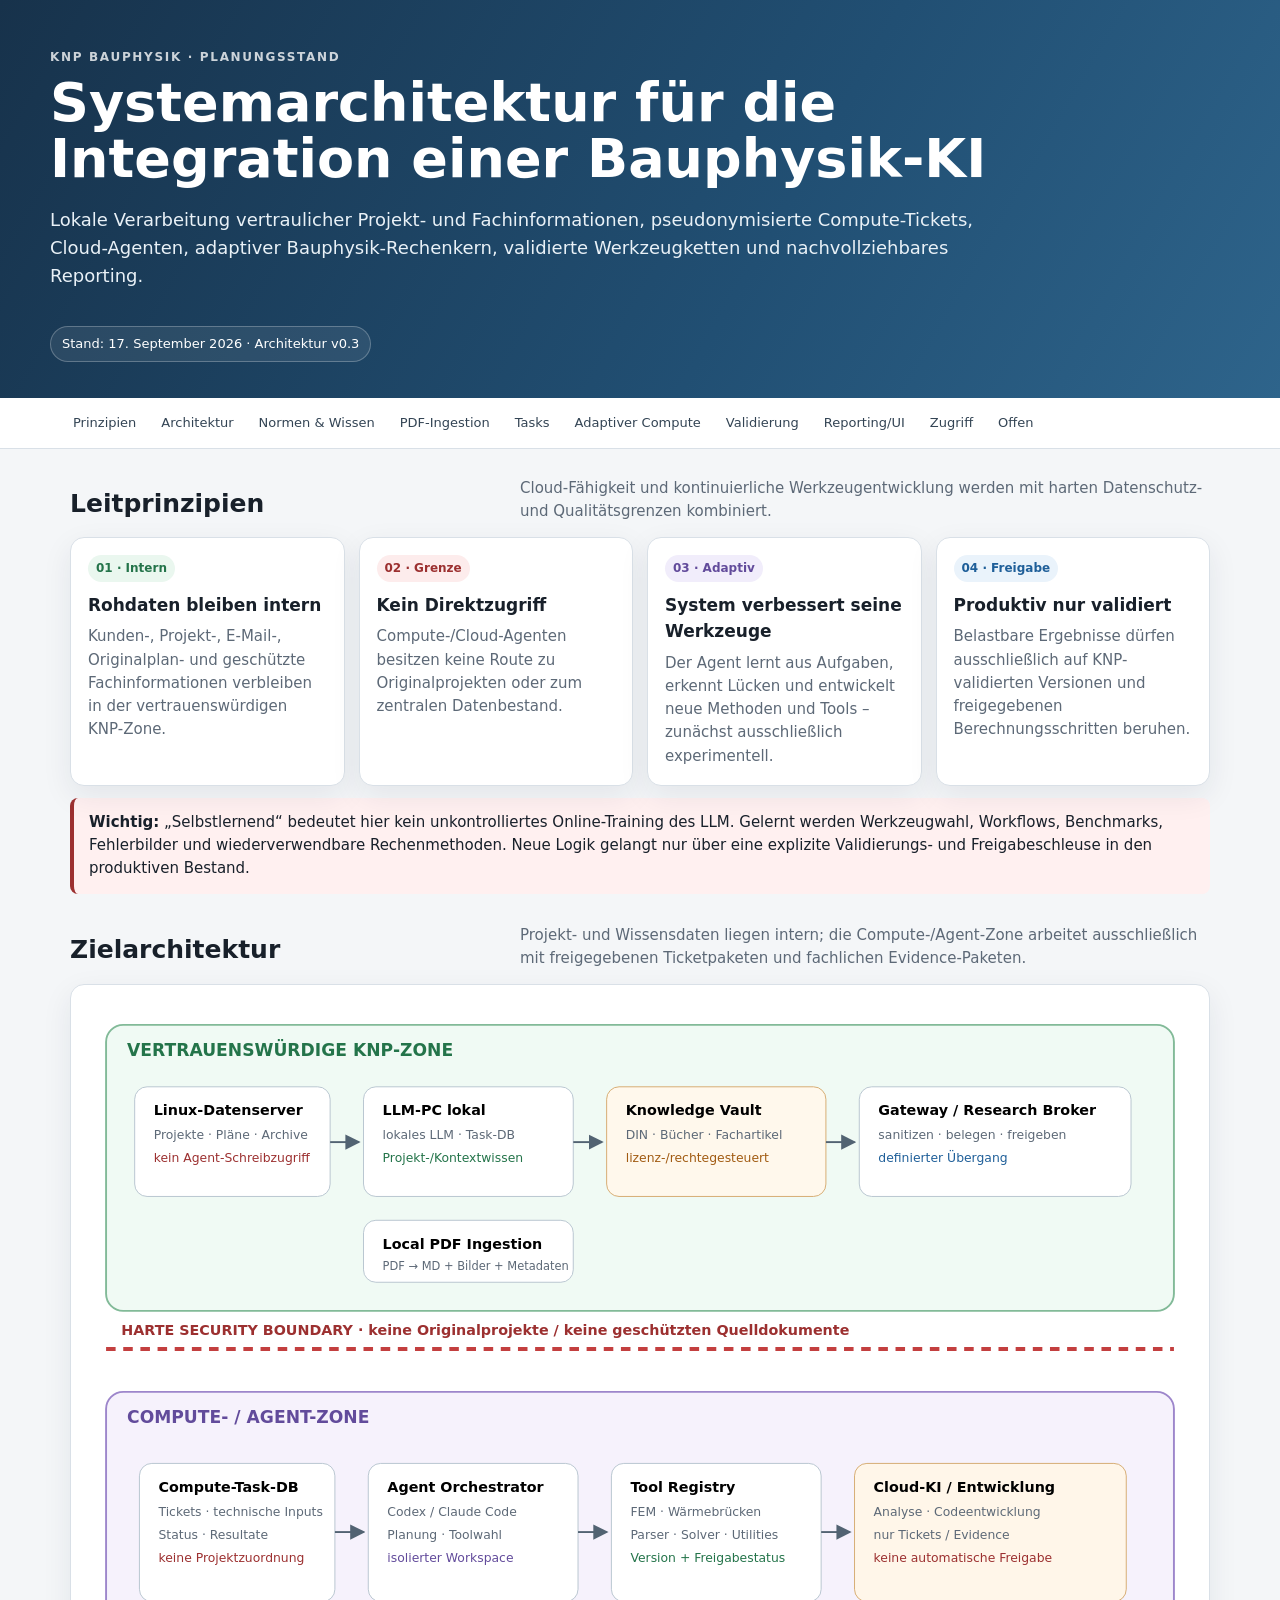
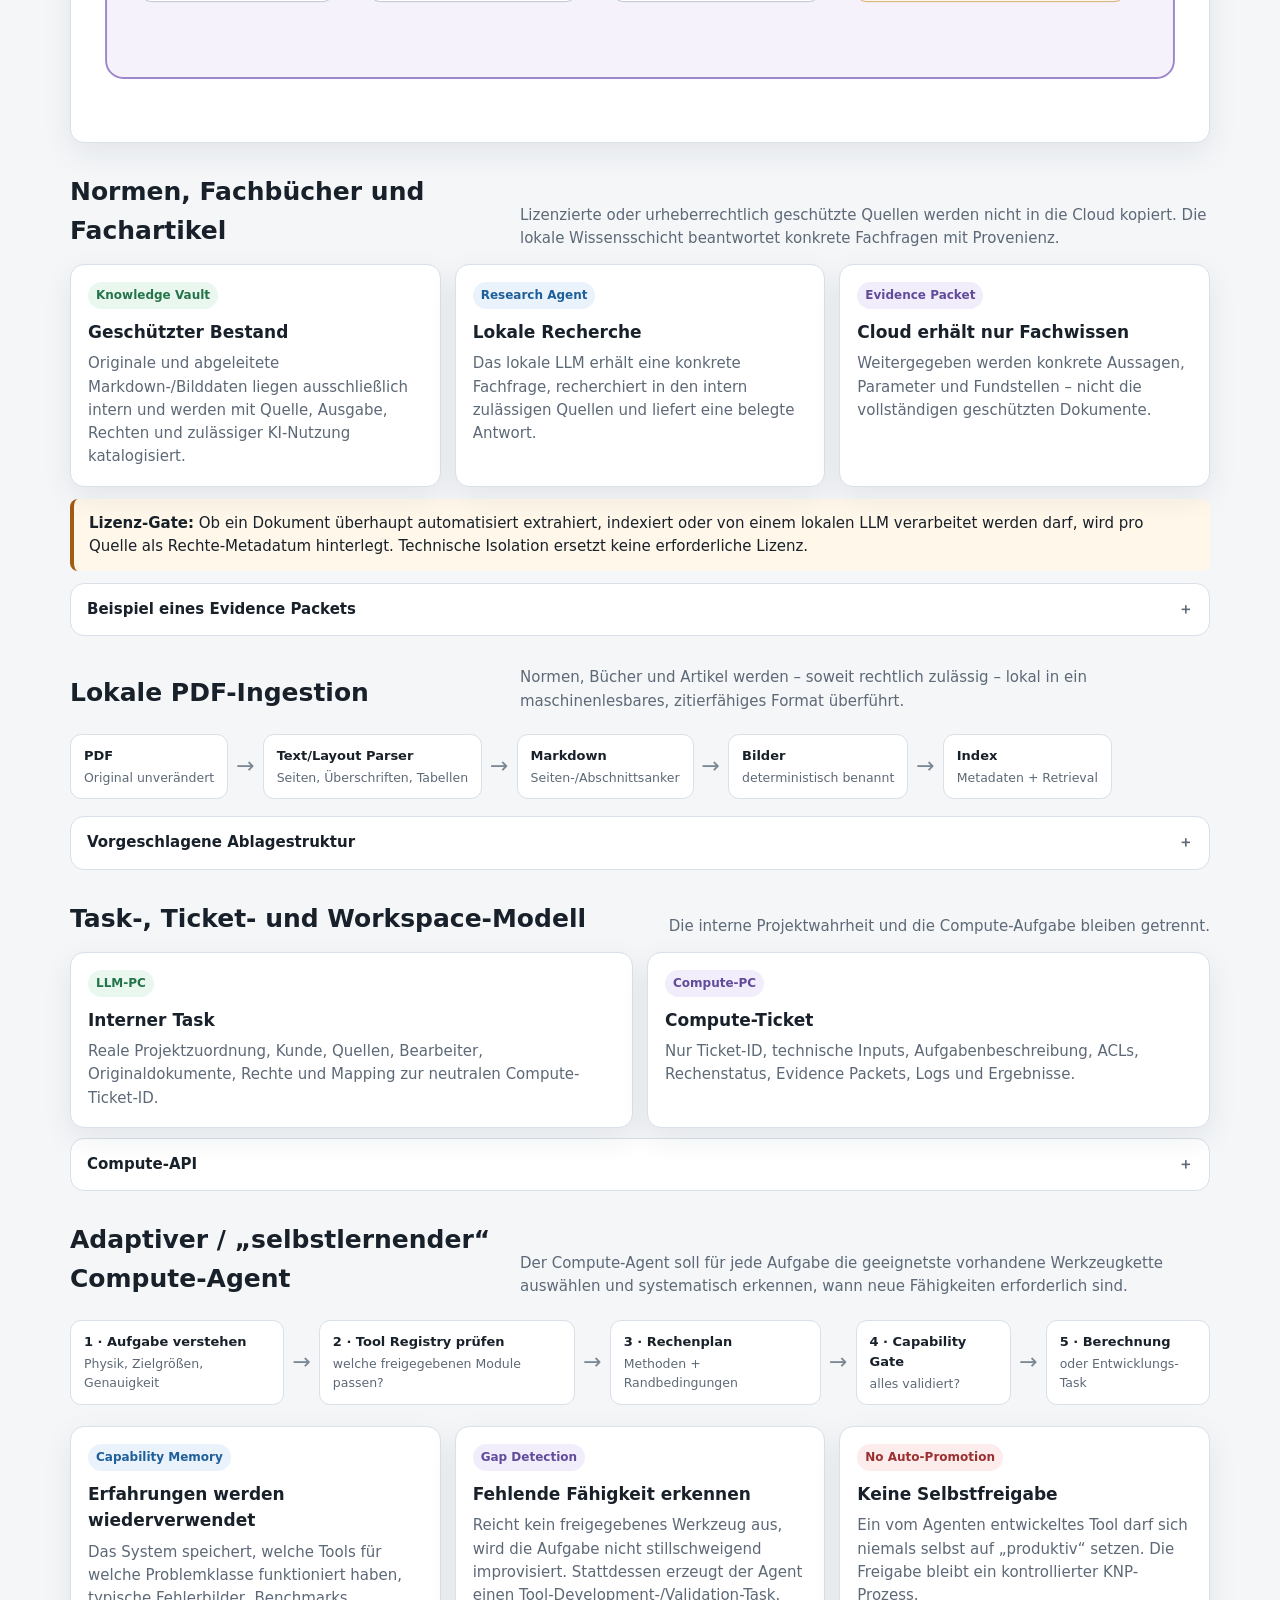
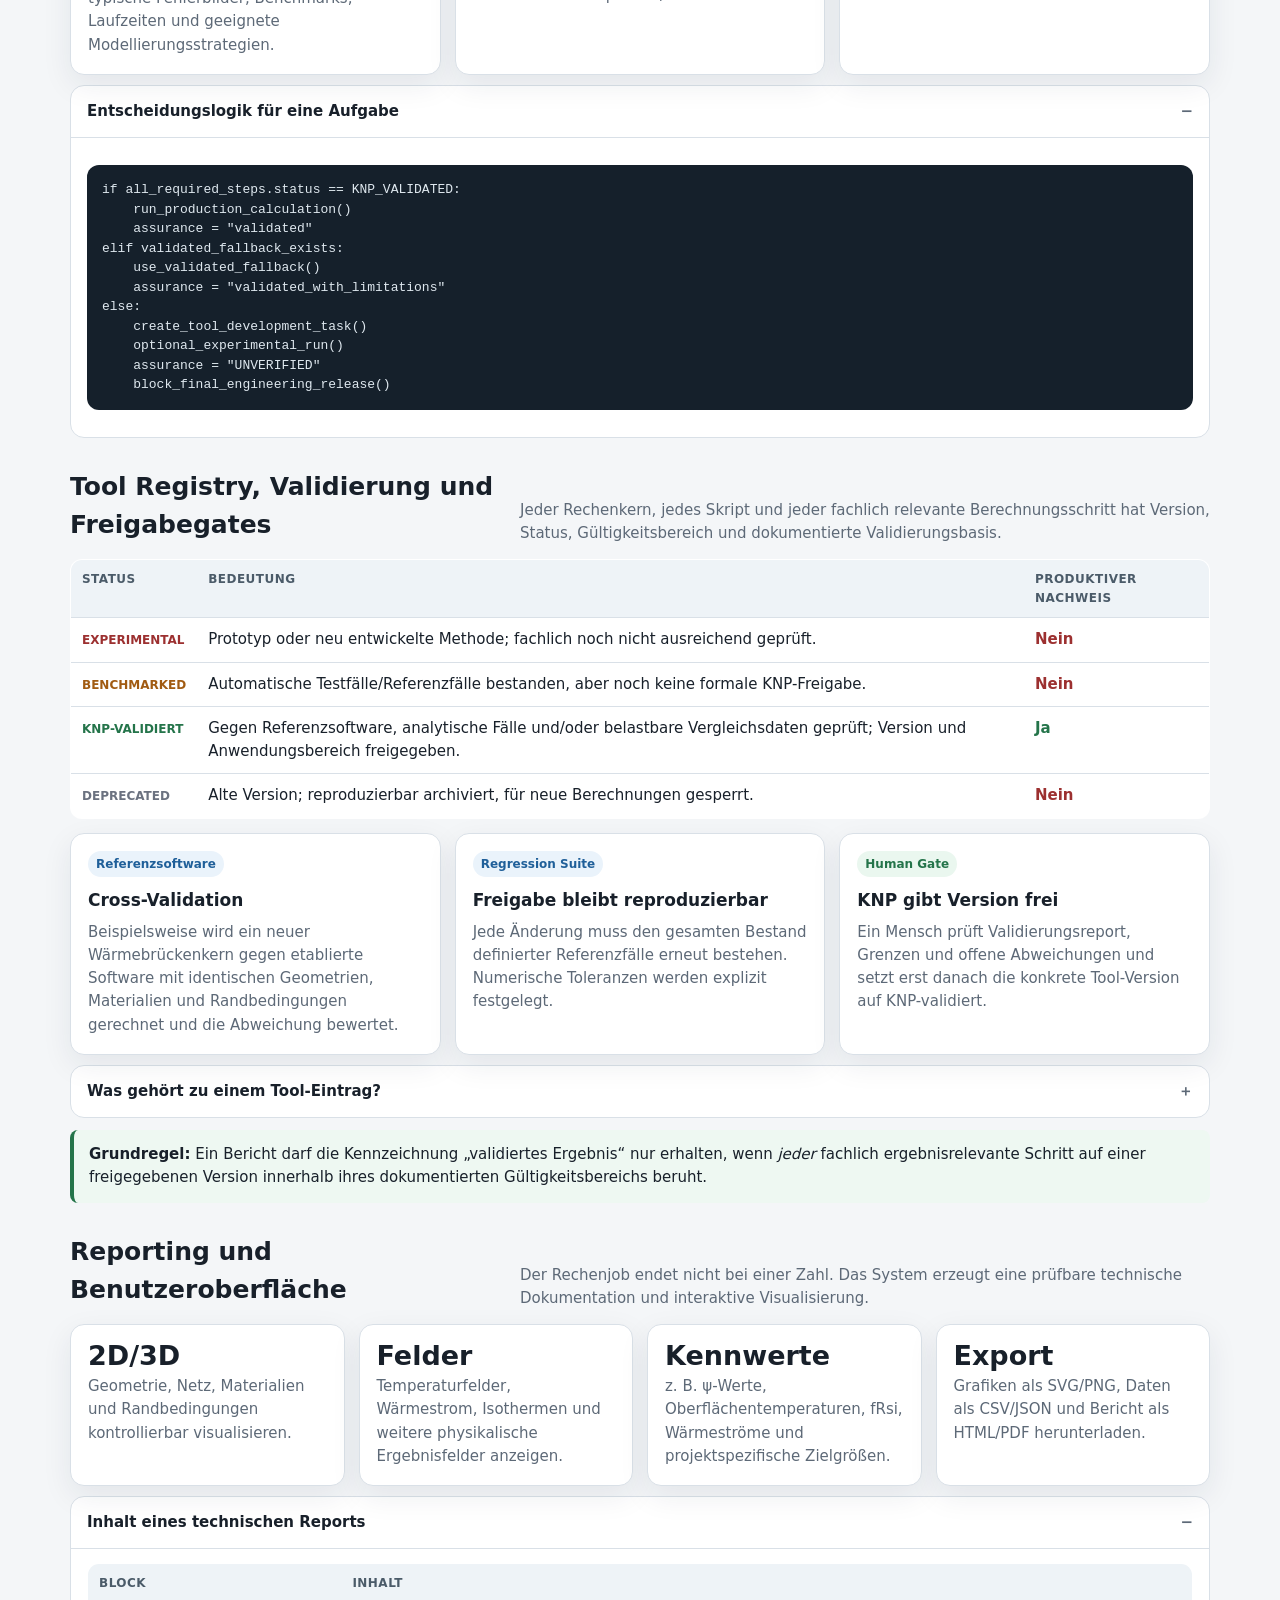
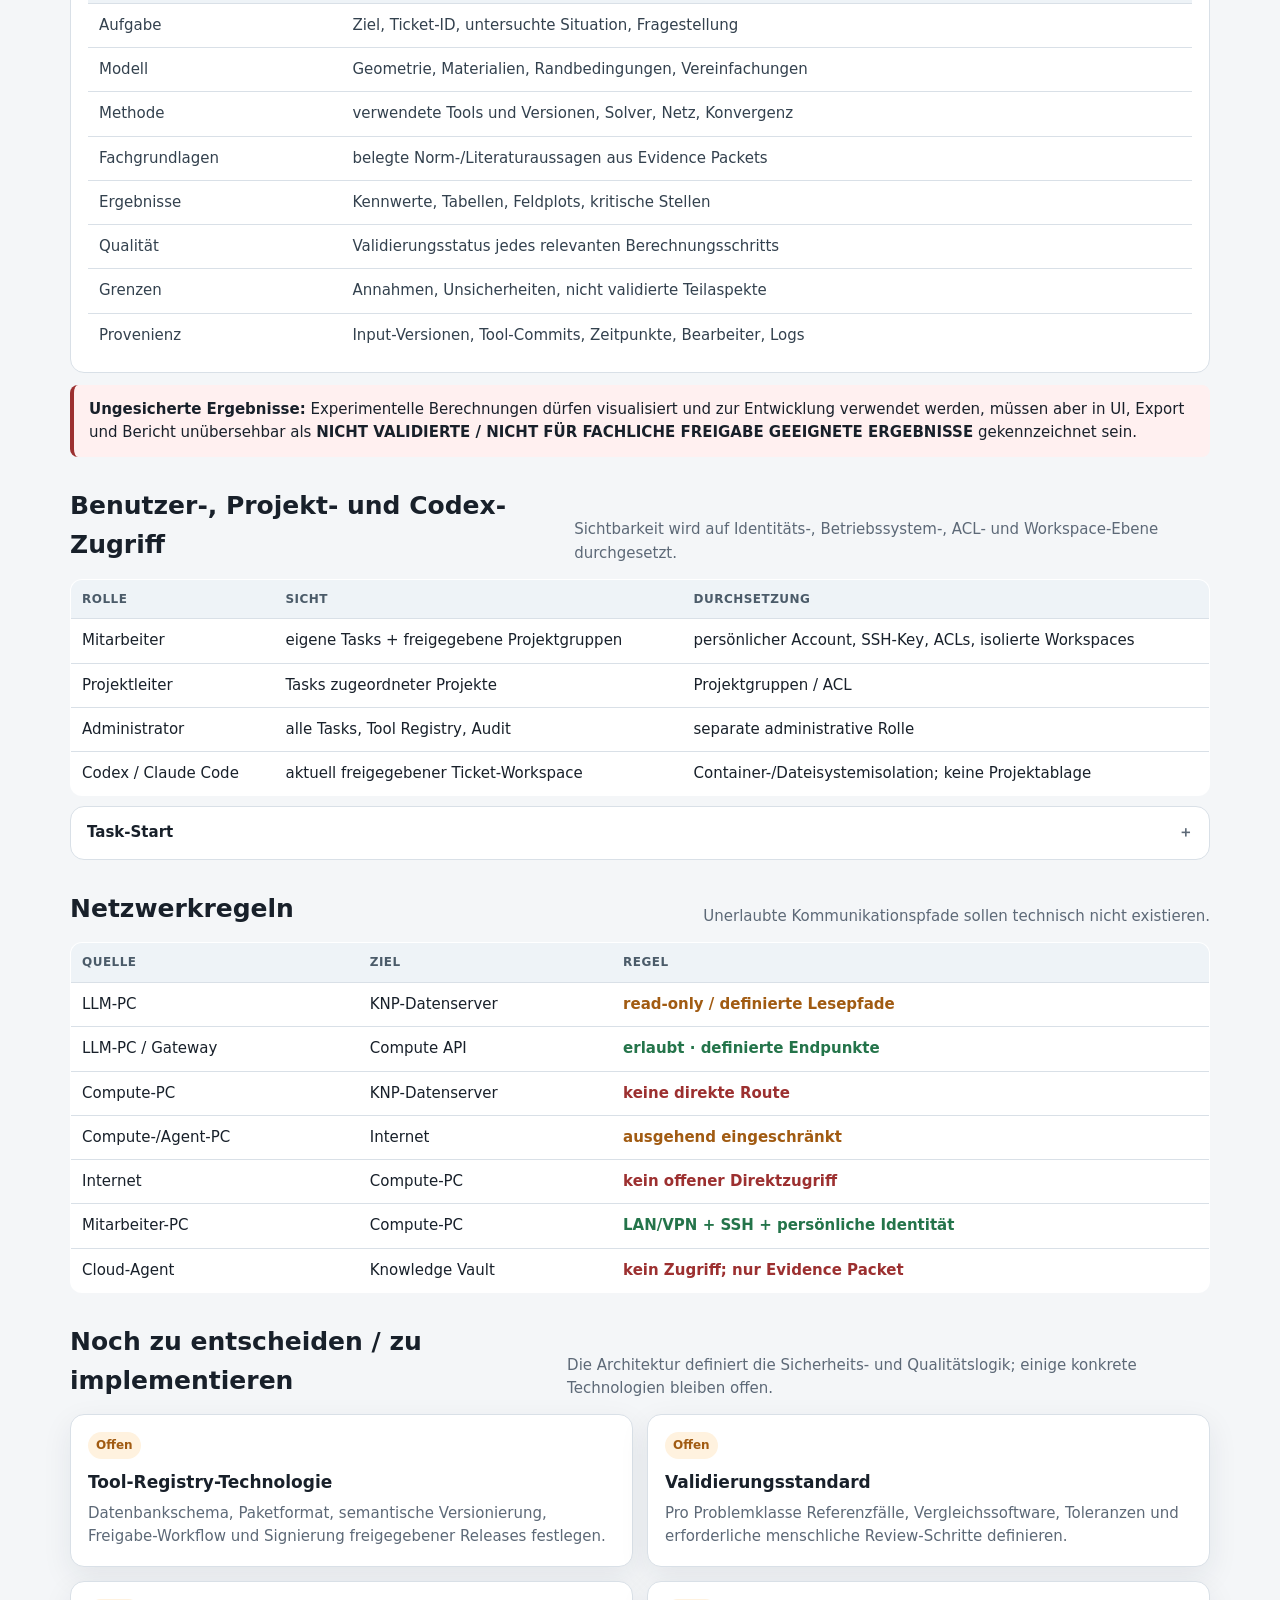
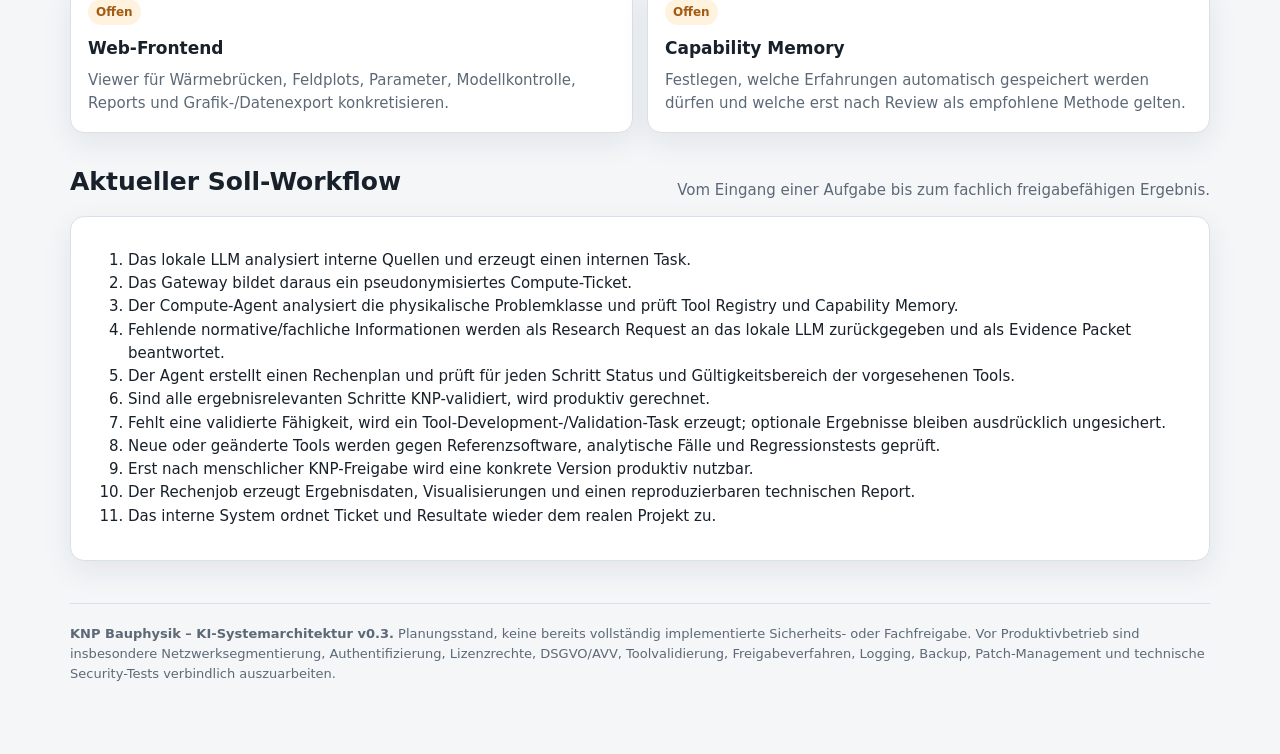
==== knp-bauphysik-architektur/index.html @ 1eb29156 "Extend architecture with adaptive compute, validation gates and reporting UI" ====
<!doctype html>
<html lang="de">
<head>
<meta charset="utf-8">
<meta name="viewport" content="width=device-width,initial-scale=1">
<title>KNP Bauphysik – KI-Systemarchitektur</title>
<style>
:root{--bg:#f4f6f8;--surface:#fff;--ink:#18202a;--muted:#5d6977;--line:#d9e0e7;--blue:#1f5f99;--blue2:#eaf3fb;--green:#24744a;--green2:#eaf7ef;--orange:#a15b12;--orange2:#fff2df;--red:#9c3030;--red2:#fdecec;--purple:#624b9b;--purple2:#f1edfb;--shadow:0 10px 30px rgba(26,42,58,.08)}
*{box-sizing:border-box}html{scroll-behavior:smooth}body{margin:0;background:var(--bg);color:var(--ink);font:15px/1.55 system-ui,-apple-system,BlinkMacSystemFont,"Segoe UI",sans-serif}a{color:var(--blue)}
header{background:linear-gradient(120deg,#17324b,#214f73 60%,#2e648b);color:#fff;padding:48px 20px 36px}.wrap{max-width:1180px;margin:auto}.eyebrow{font-size:12px;letter-spacing:.14em;text-transform:uppercase;opacity:.78;font-weight:700}h1{font-size:clamp(30px,5vw,54px);line-height:1.05;margin:8px 0 14px;max-width:940px}.lead{font-size:18px;max-width:970px;color:#e9f1f7}.stamp{display:inline-block;margin-top:18px;padding:7px 11px;border:1px solid rgba(255,255,255,.25);border-radius:999px;font-size:13px;background:rgba(255,255,255,.08)}
nav{position:sticky;top:0;z-index:10;background:rgba(255,255,255,.96);backdrop-filter:blur(10px);border-bottom:1px solid var(--line);overflow:auto;white-space:nowrap}nav .wrap{display:flex;gap:7px;padding:9px 14px}nav a{text-decoration:none;color:#334454;padding:6px 9px;border-radius:8px;font-size:13px}nav a:hover{background:#eef3f7}
main{padding:28px 20px 70px}section{margin:0 0 30px}.section-title{display:flex;align-items:flex-end;justify-content:space-between;gap:16px;margin-bottom:14px}.section-title h2{margin:0;font-size:25px}.section-title p{margin:0;color:var(--muted);max-width:690px}.grid{display:grid;gap:14px}.g2{grid-template-columns:repeat(2,minmax(0,1fr))}.g3{grid-template-columns:repeat(3,minmax(0,1fr))}.g4{grid-template-columns:repeat(4,minmax(0,1fr))}@media(max-width:900px){.g4,.g3{grid-template-columns:repeat(2,1fr)}}@media(max-width:650px){.g2,.g3,.g4{grid-template-columns:1fr}}
.card,.diagram,details{background:var(--surface);border:1px solid var(--line);border-radius:14px;box-shadow:var(--shadow)}.card{padding:17px}.card h3{margin:0 0 7px;font-size:17px}.card p{margin:0;color:var(--muted)}.tag{display:inline-flex;align-items:center;gap:6px;font-size:12px;font-weight:700;border-radius:999px;padding:4px 8px;margin-bottom:10px}.trusted{background:var(--green2);color:var(--green)}.boundary{background:var(--red2);color:var(--red)}.compute{background:var(--purple2);color:var(--purple)}.service{background:var(--blue2);color:var(--blue)}.pending{background:var(--orange2);color:var(--orange)}
.diagram{padding:16px;overflow:auto}.diagram svg{display:block;width:100%;min-width:920px;height:auto}.flow{display:flex;align-items:stretch;gap:8px;overflow:auto;padding:7px 0}.node{min-width:155px;padding:11px 13px;border:1px solid var(--line);border-radius:11px;background:#fff}.arrow{display:flex;align-items:center;font-size:22px;color:#7a8794}.node b{display:block;font-size:13px}.node small{display:block;color:var(--muted);margin-top:2px}
table{width:100%;border-collapse:collapse;background:#fff;border:1px solid var(--line);border-radius:12px;overflow:hidden}th,td{text-align:left;padding:10px 11px;border-bottom:1px solid var(--line);vertical-align:top}th{background:#eef3f7;font-size:12px;text-transform:uppercase;letter-spacing:.04em;color:#4b5b69}tr:last-child td{border-bottom:0}.yes{color:var(--green);font-weight:700}.no{color:var(--red);font-weight:700}.limited{color:var(--orange);font-weight:700}
details{margin:10px 0;box-shadow:none}summary{cursor:pointer;font-weight:700;padding:14px 16px;list-style:none}summary::-webkit-details-marker{display:none}summary:after{content:"＋";float:right;color:var(--muted)}details[open] summary:after{content:"−"}.detail-body{border-top:1px solid var(--line);padding:14px 16px;color:#33414e}.detail-body p:first-child{margin-top:0}.detail-body p:last-child{margin-bottom:0}code{background:#eef2f5;padding:2px 5px;border-radius:5px;font-size:.92em}.code{background:#15202b;color:#dfe8ef;border-radius:12px;padding:15px;overflow:auto;font:13px/1.5 ui-monospace,SFMono-Regular,Menlo,Consolas,monospace;white-space:pre}.callout{border-left:4px solid var(--blue);background:#edf5fb;padding:13px 15px;border-radius:8px;margin:12px 0}.warn{border-left-color:var(--red);background:#fff0f0}.decision{border-left-color:var(--green);background:#eef8f2}.license{border-left-color:var(--orange);background:#fff7e9}.pillrow{display:flex;gap:7px;flex-wrap:wrap}.pill{font-size:12px;border:1px solid var(--line);background:#fff;padding:4px 8px;border-radius:999px}.num{font-size:27px;font-weight:800;line-height:1;margin-bottom:6px}.muted{color:var(--muted)}.footer{margin-top:42px;padding-top:20px;border-top:1px solid var(--line);color:var(--muted);font-size:13px}
.status{font-weight:800;font-size:12px;text-transform:uppercase}.s-exp{color:#9c3030}.s-bench{color:#a15b12}.s-val{color:#24744a}.s-dep{color:#6b7280}
</style>
</head>
<body>
<header><div class="wrap"><div class="eyebrow">KNP Bauphysik · Planungsstand</div><h1>Systemarchitektur für die Integration einer Bauphysik-KI</h1><p class="lead">Lokale Verarbeitung vertraulicher Projekt- und Fachinformationen, pseudonymisierte Compute-Tickets, Cloud-Agenten, adaptiver Bauphysik-Rechenkern, validierte Werkzeugketten und nachvollziehbares Reporting.</p><span class="stamp">Stand: 17. September 2026 · Architektur v0.3</span></div></header>
<nav><div class="wrap"><a href="#prinzipien">Prinzipien</a><a href="#architektur">Architektur</a><a href="#wissen">Normen & Wissen</a><a href="#ingestion">PDF-Ingestion</a><a href="#tasks">Tasks</a><a href="#adaptive">Adaptiver Compute</a><a href="#validation">Validierung</a><a href="#reporting">Reporting/UI</a><a href="#zugriff">Zugriff</a><a href="#offen">Offen</a></div></nav>
<main class="wrap">

<section id="prinzipien"><div class="section-title"><h2>Leitprinzipien</h2><p>Cloud-Fähigkeit und kontinuierliche Werkzeugentwicklung werden mit harten Datenschutz- und Qualitätsgrenzen kombiniert.</p></div><div class="grid g4">
<div class="card"><span class="tag trusted">01 · Intern</span><h3>Rohdaten bleiben intern</h3><p>Kunden-, Projekt-, E-Mail-, Originalplan- und geschützte Fachinformationen verbleiben in der vertrauenswürdigen KNP-Zone.</p></div>
<div class="card"><span class="tag boundary">02 · Grenze</span><h3>Kein Direktzugriff</h3><p>Compute-/Cloud-Agenten besitzen keine Route zu Originalprojekten oder zum zentralen Datenbestand.</p></div>
<div class="card"><span class="tag compute">03 · Adaptiv</span><h3>System verbessert seine Werkzeuge</h3><p>Der Agent lernt aus Aufgaben, erkennt Lücken und entwickelt neue Methoden und Tools – zunächst ausschließlich experimentell.</p></div>
<div class="card"><span class="tag service">04 · Freigabe</span><h3>Produktiv nur validiert</h3><p>Belastbare Ergebnisse dürfen ausschließlich auf KNP-validierten Versionen und freigegebenen Berechnungsschritten beruhen.</p></div></div>
<div class="callout warn"><b>Wichtig:</b> „Selbstlernend“ bedeutet hier kein unkontrolliertes Online-Training des LLM. Gelernt werden Werkzeugwahl, Workflows, Benchmarks, Fehlerbilder und wiederverwendbare Rechenmethoden. Neue Logik gelangt nur über eine explizite Validierungs- und Freigabeschleuse in den produktiven Bestand.</div></section>

<section id="architektur"><div class="section-title"><h2>Zielarchitektur</h2><p>Projekt- und Wissensdaten liegen intern; die Compute-/Agent-Zone arbeitet ausschließlich mit freigegebenen Ticketpaketen und fachlichen Evidence-Paketen.</p></div><div class="diagram"><svg viewBox="0 0 1160 760" role="img" aria-label="KNP KI Systemarchitektur">
<defs><marker id="a" markerWidth="8" markerHeight="8" refX="7" refY="4" orient="auto"><path d="M0,0 L8,4 L0,8 z" fill="#526372"/></marker></defs>
<rect x="20" y="25" width="1120" height="300" rx="18" fill="#f0faf4" stroke="#82ba98" stroke-width="2"/><text x="42" y="58" font-size="18" font-weight="700" fill="#24744a">VERTRAUENSWÜRDIGE KNP-ZONE</text>
<rect x="50" y="90" width="205" height="115" rx="13" fill="white" stroke="#b7c5cf"/><text x="70" y="120" font-weight="700">Linux-Datenserver</text><text x="70" y="145" font-size="13" fill="#5d6977">Projekte · Pläne · Archive</text><text x="70" y="169" font-size="13" fill="#9c3030">kein Agent-Schreibzugriff</text>
<rect x="290" y="90" width="220" height="115" rx="13" fill="white" stroke="#b7c5cf"/><text x="310" y="120" font-weight="700">LLM-PC lokal</text><text x="310" y="145" font-size="13" fill="#5d6977">lokales LLM · Task-DB</text><text x="310" y="169" font-size="13" fill="#24744a">Projekt-/Kontextwissen</text>
<rect x="545" y="90" width="230" height="115" rx="13" fill="#fff8ec" stroke="#d6aa70"/><text x="565" y="120" font-weight="700">Knowledge Vault</text><text x="565" y="145" font-size="13" fill="#5d6977">DIN · Bücher · Fachartikel</text><text x="565" y="169" font-size="13" fill="#a15b12">lizenz-/rechtegesteuert</text>
<rect x="810" y="90" width="285" height="115" rx="13" fill="white" stroke="#b7c5cf"/><text x="830" y="120" font-weight="700">Gateway / Research Broker</text><text x="830" y="145" font-size="13" fill="#5d6977">sanitizen · belegen · freigeben</text><text x="830" y="169" font-size="13" fill="#1f5f99">definierter Übergang</text>
<rect x="290" y="230" width="220" height="65" rx="13" fill="white" stroke="#b7c5cf"/><text x="310" y="260" font-weight="700">Local PDF Ingestion</text><text x="310" y="282" font-size="12" fill="#5d6977">PDF → MD + Bilder + Metadaten</text>
<line x1="255" y1="148" x2="285" y2="148" stroke="#526372" stroke-width="2" marker-end="url(#a)"/><line x1="510" y1="148" x2="540" y2="148" stroke="#526372" stroke-width="2" marker-end="url(#a)"/><line x1="775" y1="148" x2="805" y2="148" stroke="#526372" stroke-width="2" marker-end="url(#a)"/>
<line x1="20" y1="365" x2="1140" y2="365" stroke="#c33f3f" stroke-width="4" stroke-dasharray="10 8"/><text x="36" y="350" font-size="15" font-weight="700" fill="#9c3030">HARTE SECURITY BOUNDARY · keine Originalprojekte / keine geschützten Quelldokumente</text>
<rect x="20" y="410" width="1120" height="300" rx="18" fill="#f6f2fc" stroke="#9d86cb" stroke-width="2"/><text x="42" y="443" font-size="18" font-weight="700" fill="#624b9b">COMPUTE- / AGENT-ZONE</text>
<rect x="55" y="485" width="205" height="145" rx="13" fill="white" stroke="#b7c5cf"/><text x="75" y="515" font-weight="700">Compute-Task-DB</text><text x="75" y="540" font-size="13" fill="#5d6977">Tickets · technische Inputs</text><text x="75" y="564" font-size="13" fill="#5d6977">Status · Resultate</text><text x="75" y="588" font-size="13" fill="#9c3030">keine Projektzuordnung</text>
<rect x="295" y="485" width="220" height="145" rx="13" fill="white" stroke="#b7c5cf"/><text x="315" y="515" font-weight="700">Agent Orchestrator</text><text x="315" y="540" font-size="13" fill="#5d6977">Codex / Claude Code</text><text x="315" y="564" font-size="13" fill="#5d6977">Planung · Toolwahl</text><text x="315" y="588" font-size="13" fill="#624b9b">isolierter Workspace</text>
<rect x="550" y="485" width="220" height="145" rx="13" fill="white" stroke="#b7c5cf"/><text x="570" y="515" font-weight="700">Tool Registry</text><text x="570" y="540" font-size="13" fill="#5d6977">FEM · Wärmebrücken</text><text x="570" y="564" font-size="13" fill="#5d6977">Parser · Solver · Utilities</text><text x="570" y="588" font-size="13" fill="#24744a">Version + Freigabestatus</text>
<rect x="805" y="485" width="285" height="145" rx="13" fill="#fff6e9" stroke="#d6aa70"/><text x="825" y="515" font-weight="700">Cloud-KI / Entwicklung</text><text x="825" y="540" font-size="13" fill="#5d6977">Analyse · Codeentwicklung</text><text x="825" y="564" font-size="13" fill="#5d6977">nur Tickets / Evidence</text><text x="825" y="588" font-size="13" fill="#9c3030">keine automatische Freigabe</text>
<line x1="260" y1="557" x2="290" y2="557" stroke="#526372" stroke-width="2" marker-end="url(#a)"/><line x1="515" y1="557" x2="545" y2="557" stroke="#526372" stroke-width="2" marker-end="url(#a)"/><line x1="770" y1="557" x2="800" y2="557" stroke="#526372" stroke-width="2" marker-end="url(#a)"/>
</svg></div></section>

<section id="wissen"><div class="section-title"><h2>Normen, Fachbücher und Fachartikel</h2><p>Lizenzierte oder urheberrechtlich geschützte Quellen werden nicht in die Cloud kopiert. Die lokale Wissensschicht beantwortet konkrete Fachfragen mit Provenienz.</p></div><div class="grid g3">
<div class="card"><span class="tag trusted">Knowledge Vault</span><h3>Geschützter Bestand</h3><p>Originale und abgeleitete Markdown-/Bilddaten liegen ausschließlich intern und werden mit Quelle, Ausgabe, Rechten und zulässiger KI-Nutzung katalogisiert.</p></div>
<div class="card"><span class="tag service">Research Agent</span><h3>Lokale Recherche</h3><p>Das lokale LLM erhält eine konkrete Fachfrage, recherchiert in den intern zulässigen Quellen und liefert eine belegte Antwort.</p></div>
<div class="card"><span class="tag compute">Evidence Packet</span><h3>Cloud erhält nur Fachwissen</h3><p>Weitergegeben werden konkrete Aussagen, Parameter und Fundstellen – nicht die vollständigen geschützten Dokumente.</p></div></div>
<div class="callout license"><b>Lizenz-Gate:</b> Ob ein Dokument überhaupt automatisiert extrahiert, indexiert oder von einem lokalen LLM verarbeitet werden darf, wird pro Quelle als Rechte-Metadatum hinterlegt. Technische Isolation ersetzt keine erforderliche Lizenz.</div>
<details><summary>Beispiel eines Evidence Packets</summary><div class="detail-body"><pre class="code">research_request: R-0182
question: "Welcher innere Wärmeübergang ist für diesen Nachweis anzusetzen?"
answer:
  value: ...
  unit: ...
  applicability: "..."
evidence:
  source_id: NORM-0041
  edition: "..."
  locator: "Abschnitt ... / Seite ..."
  confidence: verified_local
restrictions:
  source_document_exported: false</pre></div></details></section>

<section id="ingestion"><div class="section-title"><h2>Lokale PDF-Ingestion</h2><p>Normen, Bücher und Artikel werden – soweit rechtlich zulässig – lokal in ein maschinenlesbares, zitierfähiges Format überführt.</p></div><div class="flow"><div class="node"><b>PDF</b><small>Original unverändert</small></div><div class="arrow">→</div><div class="node"><b>Text/Layout Parser</b><small>Seiten, Überschriften, Tabellen</small></div><div class="arrow">→</div><div class="node"><b>Markdown</b><small>Seiten-/Abschnittsanker</small></div><div class="arrow">→</div><div class="node"><b>Bilder</b><small>deterministisch benannt</small></div><div class="arrow">→</div><div class="node"><b>Index</b><small>Metadaten + Retrieval</small></div></div>
<details><summary>Vorgeschlagene Ablagestruktur</summary><div class="detail-body"><pre class="code">knowledge/NORM-0041/
├── source.meta.json
├── document.md
├── pages.json
├── tables/
└── images/
    ├── p003_img01.png
    ├── p011_img01.png
    └── p011_img02.png

# document.md
## Abschnitt ... {#p11-s4}
...
![Abbildung](images/p011_img02.png)</pre><p>Die Referenzen müssen stabil bleiben, damit eine spätere Fachauskunft bis zur Originalseite zurückverfolgt werden kann.</p></div></details></section>

<section id="tasks"><div class="section-title"><h2>Task-, Ticket- und Workspace-Modell</h2><p>Die interne Projektwahrheit und die Compute-Aufgabe bleiben getrennt.</p></div><div class="grid g2"><div class="card"><span class="tag trusted">LLM-PC</span><h3>Interner Task</h3><p>Reale Projektzuordnung, Kunde, Quellen, Bearbeiter, Originaldokumente, Rechte und Mapping zur neutralen Compute-Ticket-ID.</p></div><div class="card"><span class="tag compute">Compute-PC</span><h3>Compute-Ticket</h3><p>Nur Ticket-ID, technische Inputs, Aufgabenbeschreibung, ACLs, Rechenstatus, Evidence Packets, Logs und Ergebnisse.</p></div></div>
<details><summary>Compute-API</summary><div class="detail-body"><pre class="code">POST /tasks
POST /tasks/{ticket}/files
GET  /tasks/{ticket}/status
GET  /tasks/{ticket}/results
POST /research-requests
GET  /research-results/{request}</pre></div></details></section>

<section id="adaptive"><div class="section-title"><h2>Adaptiver / „selbstlernender“ Compute-Agent</h2><p>Der Compute-Agent soll für jede Aufgabe die geeignetste vorhandene Werkzeugkette auswählen und systematisch erkennen, wann neue Fähigkeiten erforderlich sind.</p></div>
<div class="flow"><div class="node"><b>1 · Aufgabe verstehen</b><small>Physik, Zielgrößen, Genauigkeit</small></div><div class="arrow">→</div><div class="node"><b>2 · Tool Registry prüfen</b><small>welche freigegebenen Module passen?</small></div><div class="arrow">→</div><div class="node"><b>3 · Rechenplan</b><small>Methoden + Randbedingungen</small></div><div class="arrow">→</div><div class="node"><b>4 · Capability Gate</b><small>alles validiert?</small></div><div class="arrow">→</div><div class="node"><b>5 · Berechnung</b><small>oder Entwicklungs-Task</small></div></div>
<div class="grid g3" style="margin-top:14px"><div class="card"><span class="tag service">Capability Memory</span><h3>Erfahrungen werden wiederverwendet</h3><p>Das System speichert, welche Tools für welche Problemklasse funktioniert haben, typische Fehlerbilder, Benchmarks, Laufzeiten und geeignete Modellierungsstrategien.</p></div><div class="card"><span class="tag compute">Gap Detection</span><h3>Fehlende Fähigkeit erkennen</h3><p>Reicht kein freigegebenes Werkzeug aus, wird die Aufgabe nicht stillschweigend improvisiert. Stattdessen erzeugt der Agent einen Tool-Development-/Validation-Task.</p></div><div class="card"><span class="tag boundary">No Auto-Promotion</span><h3>Keine Selbstfreigabe</h3><p>Ein vom Agenten entwickeltes Tool darf sich niemals selbst auf „produktiv“ setzen. Die Freigabe bleibt ein kontrollierter KNP-Prozess.</p></div></div>
<details open><summary>Entscheidungslogik für eine Aufgabe</summary><div class="detail-body"><pre class="code">if all_required_steps.status == KNP_VALIDATED:
    run_production_calculation()
    assurance = "validated"
elif validated_fallback_exists:
    use_validated_fallback()
    assurance = "validated_with_limitations"
else:
    create_tool_development_task()
    optional_experimental_run()
    assurance = "UNVERIFIED"
    block_final_engineering_release()</pre></div></details></section>

<section id="validation"><div class="section-title"><h2>Tool Registry, Validierung und Freigabegates</h2><p>Jeder Rechenkern, jedes Skript und jeder fachlich relevante Berechnungsschritt hat Version, Status, Gültigkeitsbereich und dokumentierte Validierungsbasis.</p></div>
<table><thead><tr><th>Status</th><th>Bedeutung</th><th>Produktiver Nachweis</th></tr></thead><tbody>
<tr><td><span class="status s-exp">Experimental</span></td><td>Prototyp oder neu entwickelte Methode; fachlich noch nicht ausreichend geprüft.</td><td class="no">Nein</td></tr>
<tr><td><span class="status s-bench">Benchmarked</span></td><td>Automatische Testfälle/Referenzfälle bestanden, aber noch keine formale KNP-Freigabe.</td><td class="no">Nein</td></tr>
<tr><td><span class="status s-val">KNP-validiert</span></td><td>Gegen Referenzsoftware, analytische Fälle und/oder belastbare Vergleichsdaten geprüft; Version und Anwendungsbereich freigegeben.</td><td class="yes">Ja</td></tr>
<tr><td><span class="status s-dep">Deprecated</span></td><td>Alte Version; reproduzierbar archiviert, für neue Berechnungen gesperrt.</td><td class="no">Nein</td></tr>
</tbody></table>
<div class="grid g3" style="margin-top:14px"><div class="card"><span class="tag service">Referenzsoftware</span><h3>Cross-Validation</h3><p>Beispielsweise wird ein neuer Wärmebrückenkern gegen etablierte Software mit identischen Geometrien, Materialien und Randbedingungen gerechnet und die Abweichung bewertet.</p></div><div class="card"><span class="tag service">Regression Suite</span><h3>Freigabe bleibt reproduzierbar</h3><p>Jede Änderung muss den gesamten Bestand definierter Referenzfälle erneut bestehen. Numerische Toleranzen werden explizit festgelegt.</p></div><div class="card"><span class="tag trusted">Human Gate</span><h3>KNP gibt Version frei</h3><p>Ein Mensch prüft Validierungsreport, Grenzen und offene Abweichungen und setzt erst danach die konkrete Tool-Version auf KNP-validiert.</p></div></div>
<details><summary>Was gehört zu einem Tool-Eintrag?</summary><div class="detail-body"><div class="pillrow"><span class="pill">tool_id</span><span class="pill">Version/Commit</span><span class="pill">Status</span><span class="pill">Problemklasse</span><span class="pill">Gültigkeitsbereich</span><span class="pill">Input-Schema</span><span class="pill">Output-Schema</span><span class="pill">Referenzfälle</span><span class="pill">Toleranzen</span><span class="pill">Freigegeben von</span><span class="pill">Freigabedatum</span><span class="pill">bekannte Grenzen</span></div></div></details>
<div class="callout decision"><b>Grundregel:</b> Ein Bericht darf die Kennzeichnung „validiertes Ergebnis“ nur erhalten, wenn <em>jeder</em> fachlich ergebnisrelevante Schritt auf einer freigegebenen Version innerhalb ihres dokumentierten Gültigkeitsbereichs beruht.</div></section>

<section id="reporting"><div class="section-title"><h2>Reporting und Benutzeroberfläche</h2><p>Der Rechenjob endet nicht bei einer Zahl. Das System erzeugt eine prüfbare technische Dokumentation und interaktive Visualisierung.</p></div><div class="grid g4">
<div class="card"><div class="num">2D/3D</div><p>Geometrie, Netz, Materialien und Randbedingungen kontrollierbar visualisieren.</p></div>
<div class="card"><div class="num">Felder</div><p>Temperaturfelder, Wärmestrom, Isothermen und weitere physikalische Ergebnisfelder anzeigen.</p></div>
<div class="card"><div class="num">Kennwerte</div><p>z. B. ψ-Werte, Oberflächentemperaturen, fRsi, Wärmeströme und projektspezifische Zielgrößen.</p></div>
<div class="card"><div class="num">Export</div><p>Grafiken als SVG/PNG, Daten als CSV/JSON und Bericht als HTML/PDF herunterladen.</p></div></div>
<details open><summary>Inhalt eines technischen Reports</summary><div class="detail-body"><table><thead><tr><th>Block</th><th>Inhalt</th></tr></thead><tbody><tr><td>Aufgabe</td><td>Ziel, Ticket-ID, untersuchte Situation, Fragestellung</td></tr><tr><td>Modell</td><td>Geometrie, Materialien, Randbedingungen, Vereinfachungen</td></tr><tr><td>Methode</td><td>verwendete Tools und Versionen, Solver, Netz, Konvergenz</td></tr><tr><td>Fachgrundlagen</td><td>belegte Norm-/Literaturaussagen aus Evidence Packets</td></tr><tr><td>Ergebnisse</td><td>Kennwerte, Tabellen, Feldplots, kritische Stellen</td></tr><tr><td>Qualität</td><td>Validierungsstatus jedes relevanten Berechnungsschritts</td></tr><tr><td>Grenzen</td><td>Annahmen, Unsicherheiten, nicht validierte Teilaspekte</td></tr><tr><td>Provenienz</td><td>Input-Versionen, Tool-Commits, Zeitpunkte, Bearbeiter, Logs</td></tr></tbody></table></div></details>
<div class="callout warn"><b>Ungesicherte Ergebnisse:</b> Experimentelle Berechnungen dürfen visualisiert und zur Entwicklung verwendet werden, müssen aber in UI, Export und Bericht unübersehbar als <b>NICHT VALIDIERTE / NICHT FÜR FACHLICHE FREIGABE GEEIGNETE ERGEBNISSE</b> gekennzeichnet sein.</div></section>

<section id="zugriff"><div class="section-title"><h2>Benutzer-, Projekt- und Codex-Zugriff</h2><p>Sichtbarkeit wird auf Identitäts-, Betriebssystem-, ACL- und Workspace-Ebene durchgesetzt.</p></div><table><thead><tr><th>Rolle</th><th>Sicht</th><th>Durchsetzung</th></tr></thead><tbody><tr><td>Mitarbeiter</td><td>eigene Tasks + freigegebene Projektgruppen</td><td>persönlicher Account, SSH-Key, ACLs, isolierte Workspaces</td></tr><tr><td>Projektleiter</td><td>Tasks zugeordneter Projekte</td><td>Projektgruppen / ACL</td></tr><tr><td>Administrator</td><td>alle Tasks, Tool Registry, Audit</td><td>separate administrative Rolle</td></tr><tr><td>Codex / Claude Code</td><td>aktuell freigegebener Ticket-Workspace</td><td>Container-/Dateisystemisolation; keine Projektablage</td></tr></tbody></table>
<details><summary>Task-Start</summary><div class="detail-body"><pre class="code">$ knp-task open C-8F31A7
✓ Benutzer autorisiert
✓ Ticket geladen
✓ erlaubte Evidence Packets geladen
✓ isolierter Workspace erzeugt
✓ Tool Registry für Problemklasse eingebunden
✓ Agent gestartet</pre></div></details></section>

<section><div class="section-title"><h2>Netzwerkregeln</h2><p>Unerlaubte Kommunikationspfade sollen technisch nicht existieren.</p></div><table><thead><tr><th>Quelle</th><th>Ziel</th><th>Regel</th></tr></thead><tbody><tr><td>LLM-PC</td><td>KNP-Datenserver</td><td class="limited">read-only / definierte Lesepfade</td></tr><tr><td>LLM-PC / Gateway</td><td>Compute API</td><td class="yes">erlaubt · definierte Endpunkte</td></tr><tr><td>Compute-PC</td><td>KNP-Datenserver</td><td class="no">keine direkte Route</td></tr><tr><td>Compute-/Agent-PC</td><td>Internet</td><td class="limited">ausgehend eingeschränkt</td></tr><tr><td>Internet</td><td>Compute-PC</td><td class="no">kein offener Direktzugriff</td></tr><tr><td>Mitarbeiter-PC</td><td>Compute-PC</td><td class="yes">LAN/VPN + SSH + persönliche Identität</td></tr><tr><td>Cloud-Agent</td><td>Knowledge Vault</td><td class="no">kein Zugriff; nur Evidence Packet</td></tr></tbody></table></section>

<section id="offen"><div class="section-title"><h2>Noch zu entscheiden / zu implementieren</h2><p>Die Architektur definiert die Sicherheits- und Qualitätslogik; einige konkrete Technologien bleiben offen.</p></div><div class="grid g2">
<div class="card"><span class="tag pending">Offen</span><h3>Tool-Registry-Technologie</h3><p>Datenbankschema, Paketformat, semantische Versionierung, Freigabe-Workflow und Signierung freigegebener Releases festlegen.</p></div>
<div class="card"><span class="tag pending">Offen</span><h3>Validierungsstandard</h3><p>Pro Problemklasse Referenzfälle, Vergleichssoftware, Toleranzen und erforderliche menschliche Review-Schritte definieren.</p></div>
<div class="card"><span class="tag pending">Offen</span><h3>Web-Frontend</h3><p>Viewer für Wärmebrücken, Feldplots, Parameter, Modellkontrolle, Reports und Grafik-/Datenexport konkretisieren.</p></div>
<div class="card"><span class="tag pending">Offen</span><h3>Capability Memory</h3><p>Festlegen, welche Erfahrungen automatisch gespeichert werden dürfen und welche erst nach Review als empfohlene Methode gelten.</p></div></div></section>

<section><div class="section-title"><h2>Aktueller Soll-Workflow</h2><p>Vom Eingang einer Aufgabe bis zum fachlich freigabefähigen Ergebnis.</p></div><div class="card"><ol><li>Das lokale LLM analysiert interne Quellen und erzeugt einen internen Task.</li><li>Das Gateway bildet daraus ein pseudonymisiertes Compute-Ticket.</li><li>Der Compute-Agent analysiert die physikalische Problemklasse und prüft Tool Registry und Capability Memory.</li><li>Fehlende normative/fachliche Informationen werden als Research Request an das lokale LLM zurückgegeben und als Evidence Packet beantwortet.</li><li>Der Agent erstellt einen Rechenplan und prüft für jeden Schritt Status und Gültigkeitsbereich der vorgesehenen Tools.</li><li>Sind alle ergebnisrelevanten Schritte KNP-validiert, wird produktiv gerechnet.</li><li>Fehlt eine validierte Fähigkeit, wird ein Tool-Development-/Validation-Task erzeugt; optionale Ergebnisse bleiben ausdrücklich ungesichert.</li><li>Neue oder geänderte Tools werden gegen Referenzsoftware, analytische Fälle und Regressionstests geprüft.</li><li>Erst nach menschlicher KNP-Freigabe wird eine konkrete Version produktiv nutzbar.</li><li>Der Rechenjob erzeugt Ergebnisdaten, Visualisierungen und einen reproduzierbaren technischen Report.</li><li>Das interne System ordnet Ticket und Resultate wieder dem realen Projekt zu.</li></ol></div></section>

<div class="footer"><b>KNP Bauphysik – KI-Systemarchitektur v0.3.</b> Planungsstand, keine bereits vollständig implementierte Sicherheits- oder Fachfreigabe. Vor Produktivbetrieb sind insbesondere Netzwerksegmentierung, Authentifizierung, Lizenzrechte, DSGVO/AVV, Toolvalidierung, Freigabeverfahren, Logging, Backup, Patch-Management und technische Security-Tests verbindlich auszuarbeiten.</div>
</main>
</body>
</html>
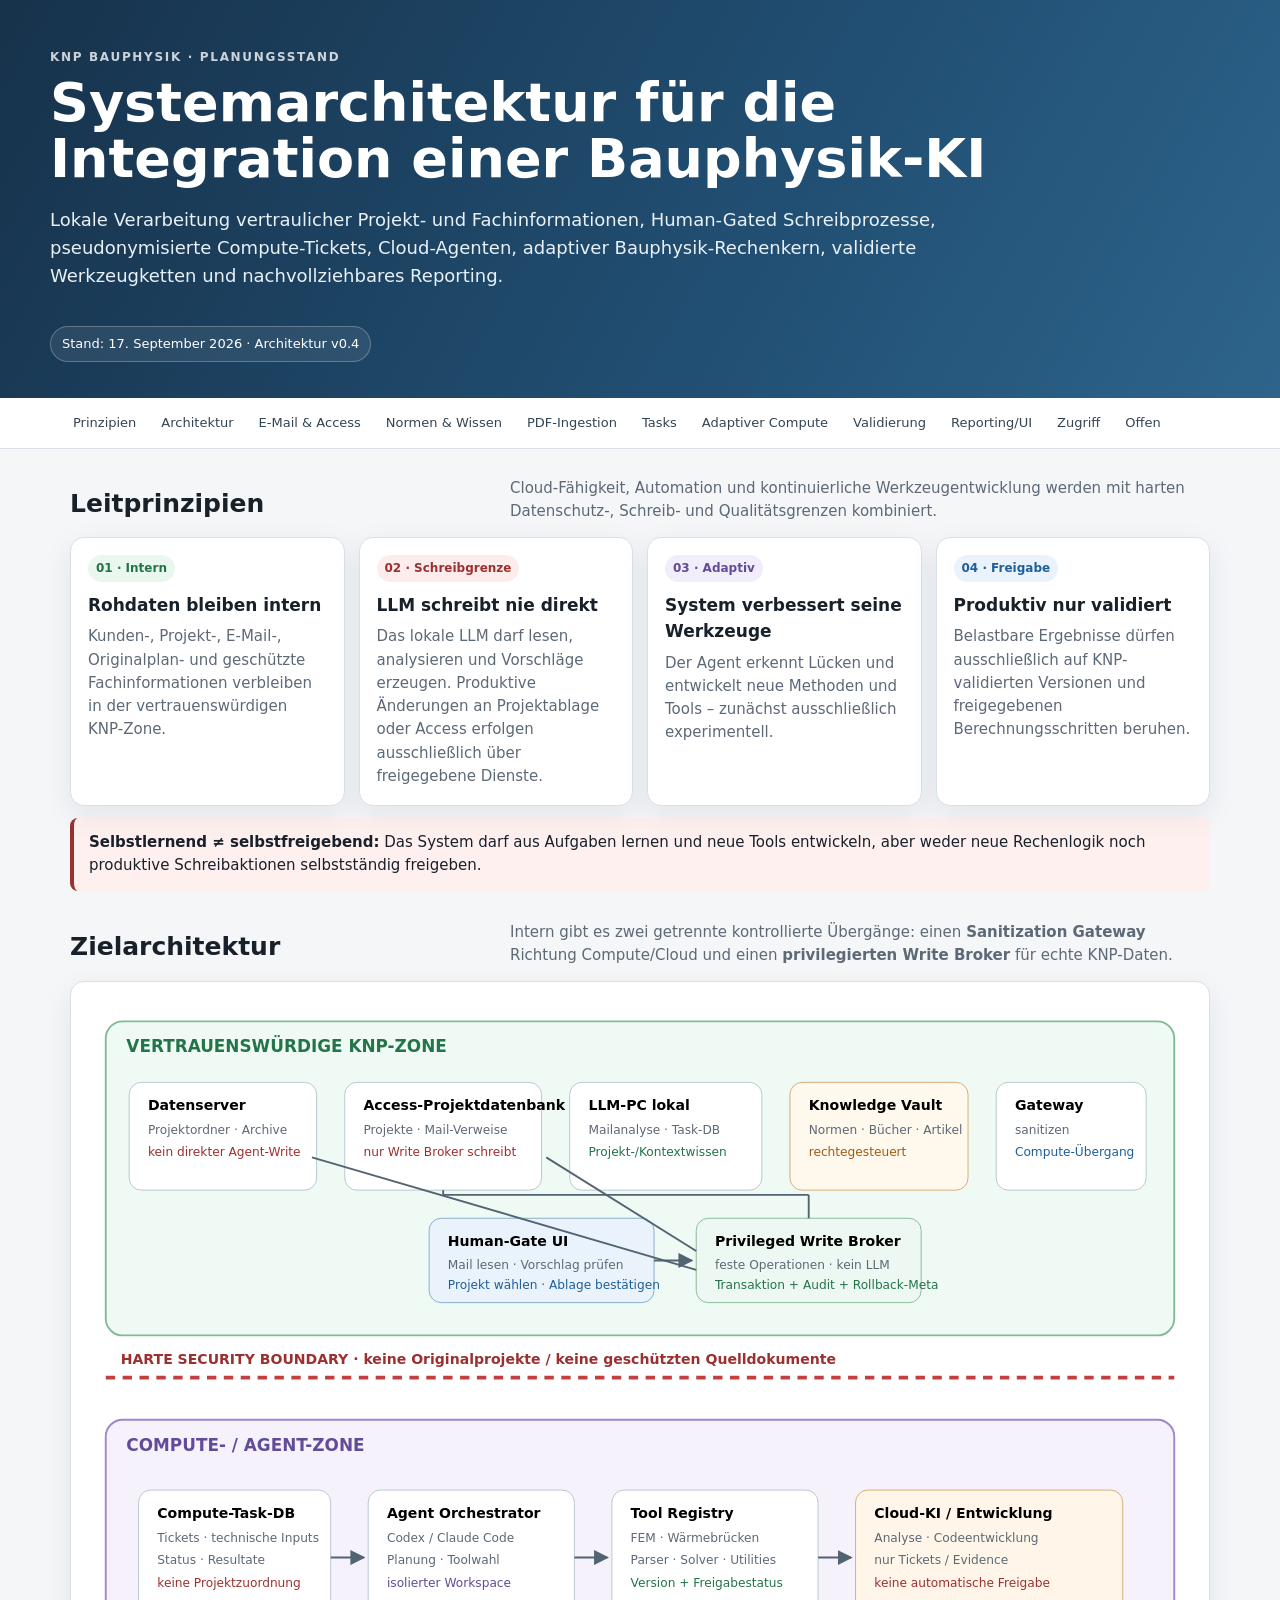
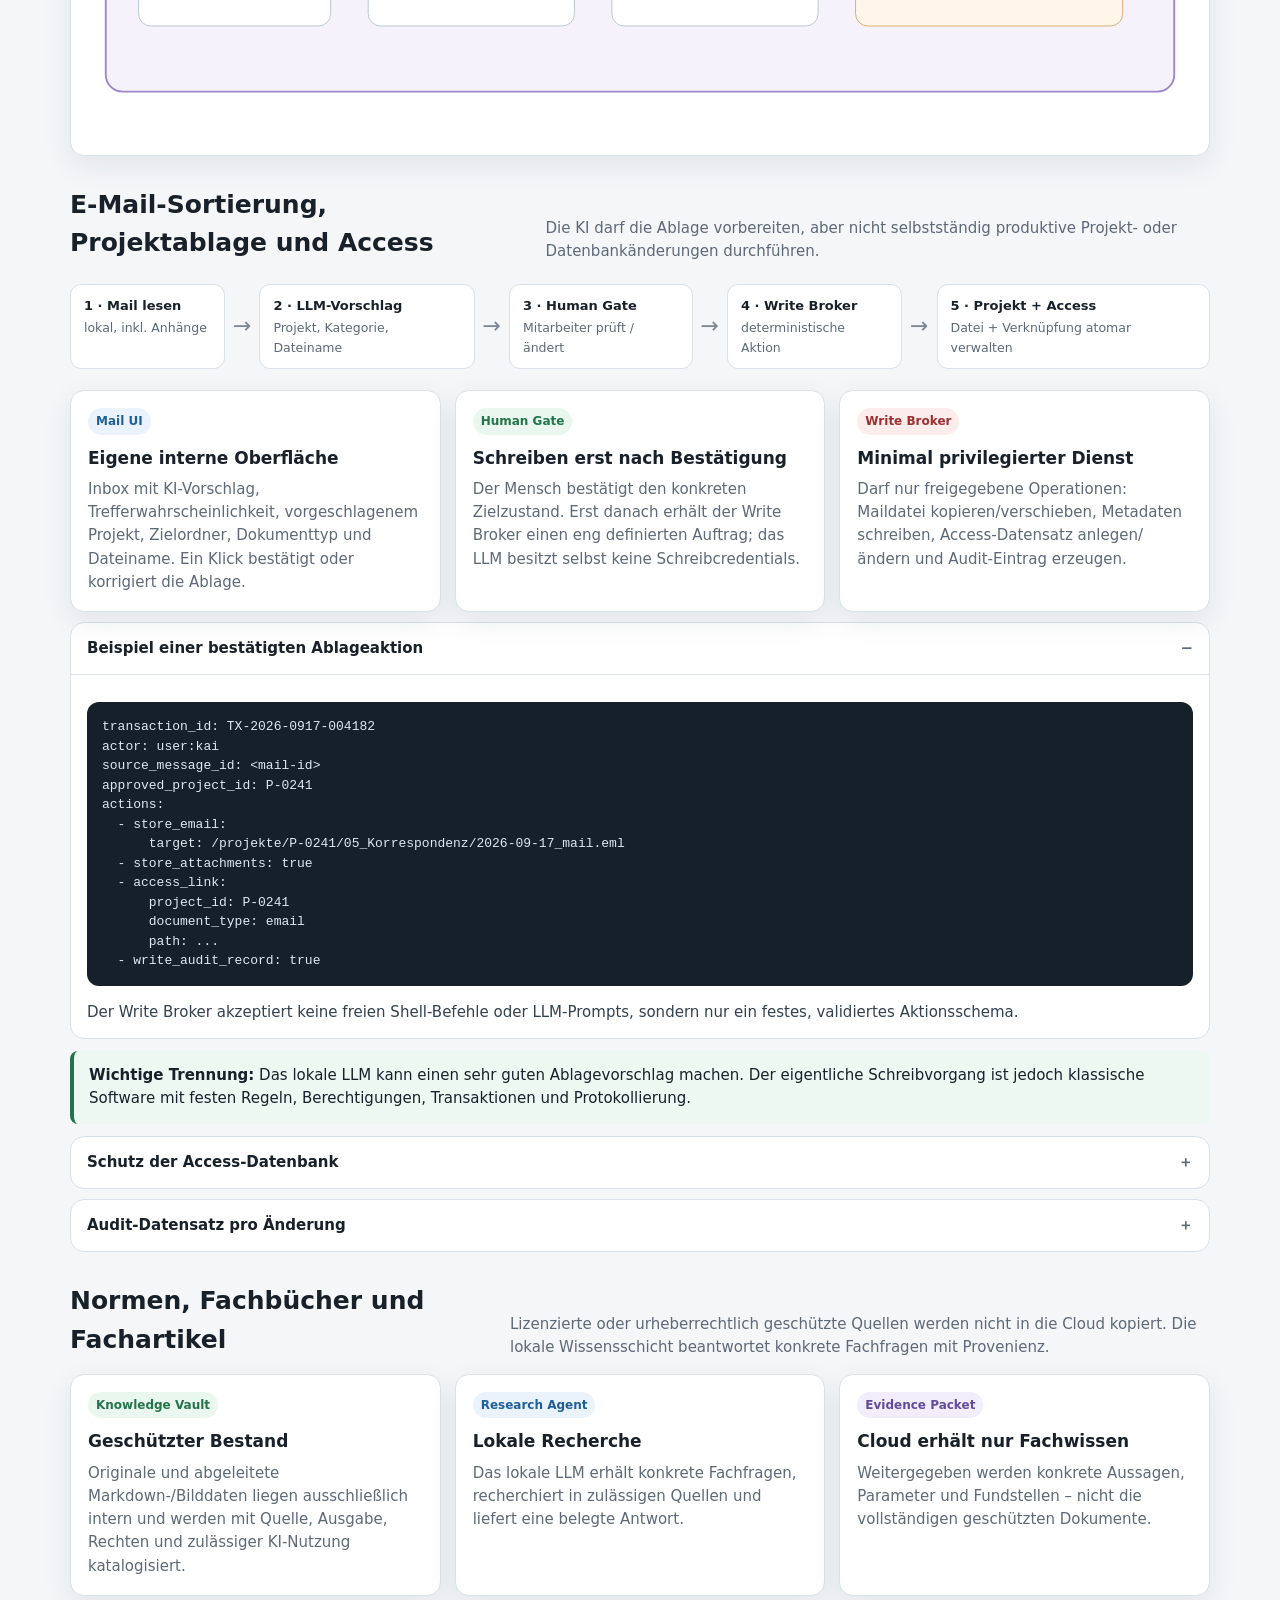
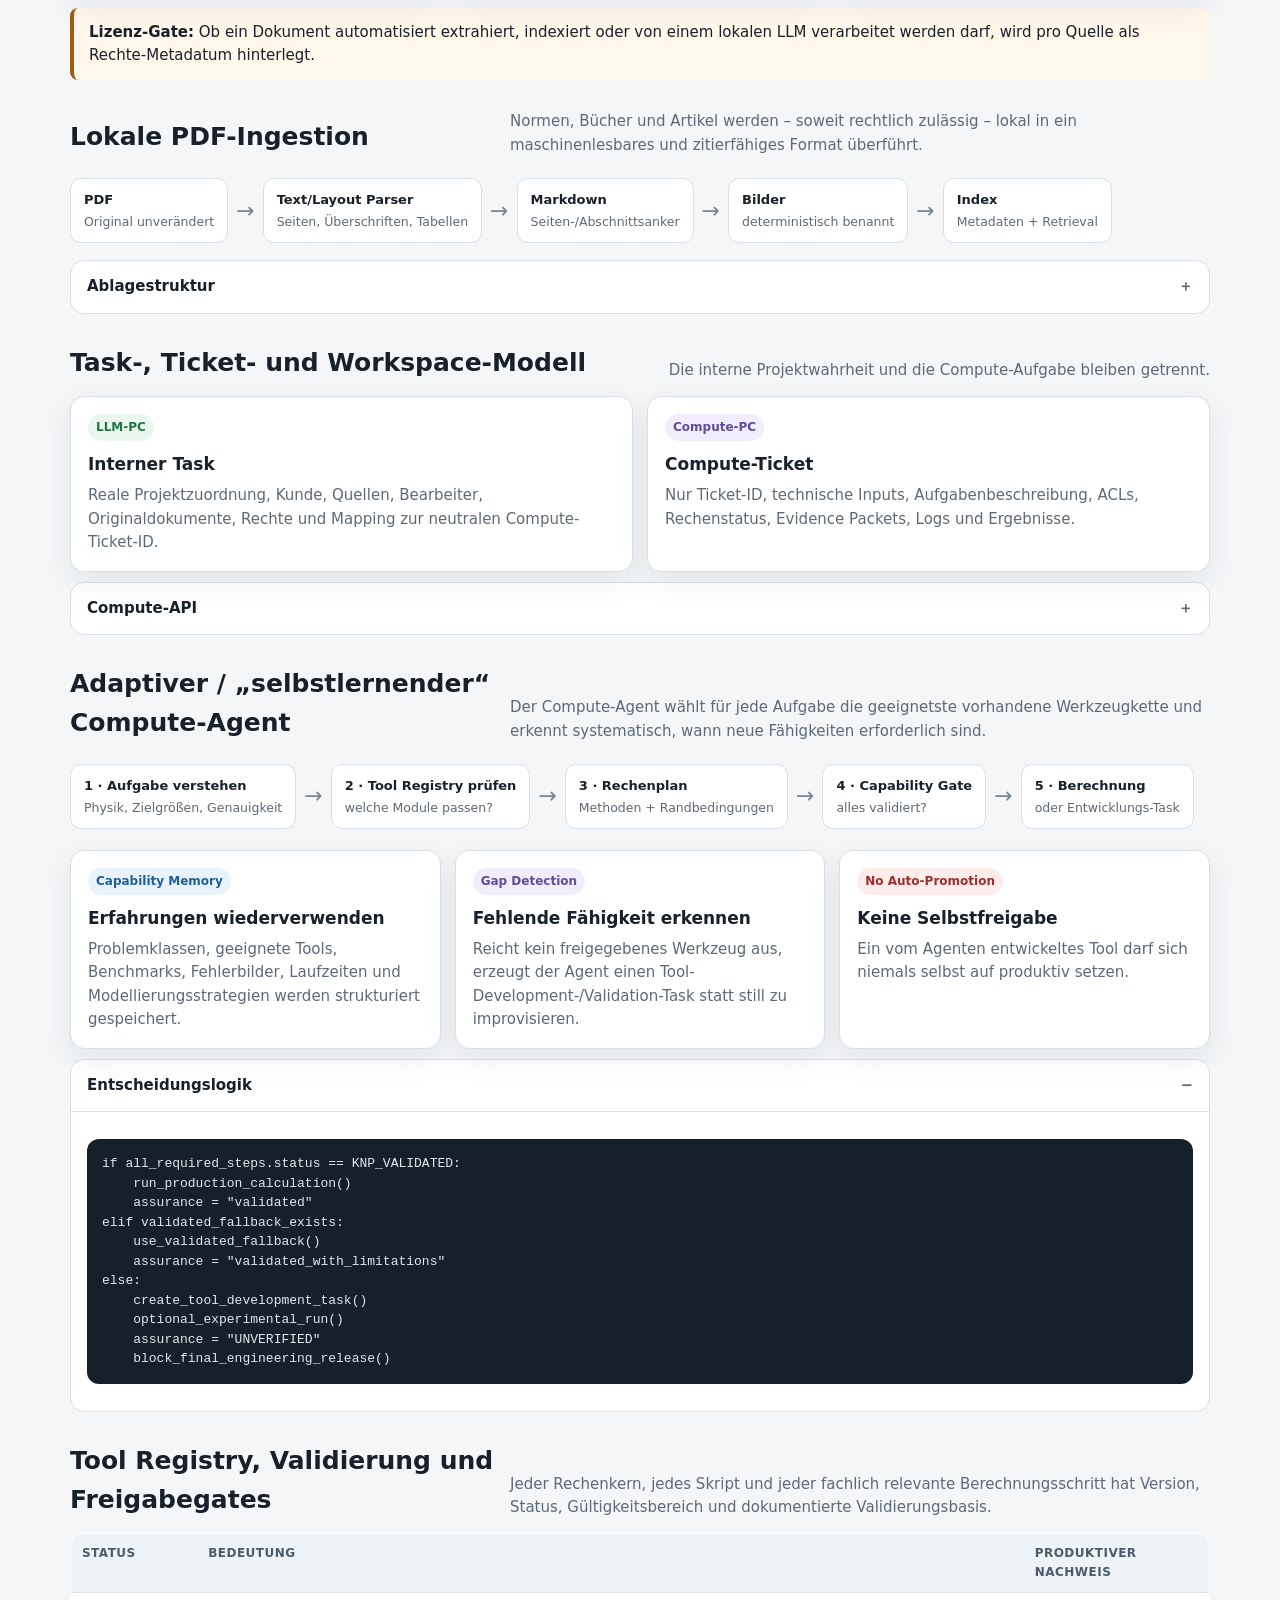
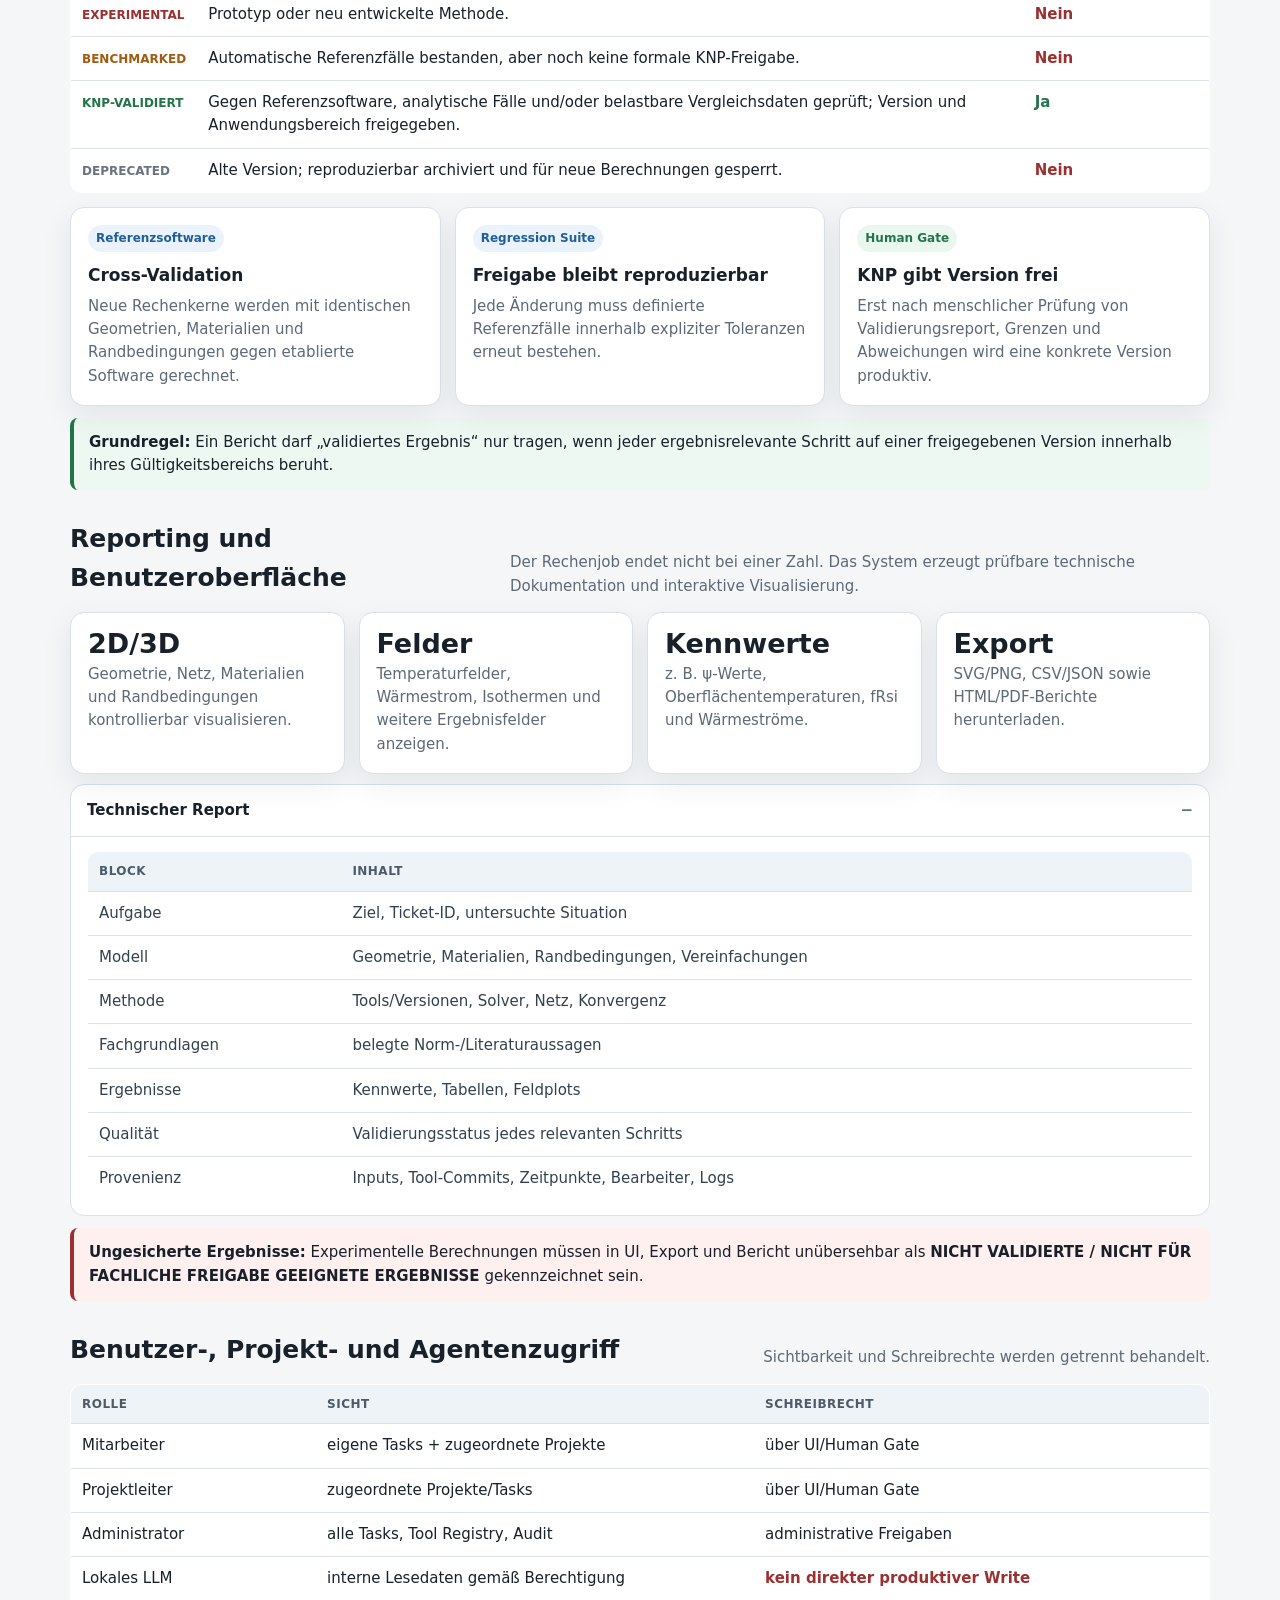
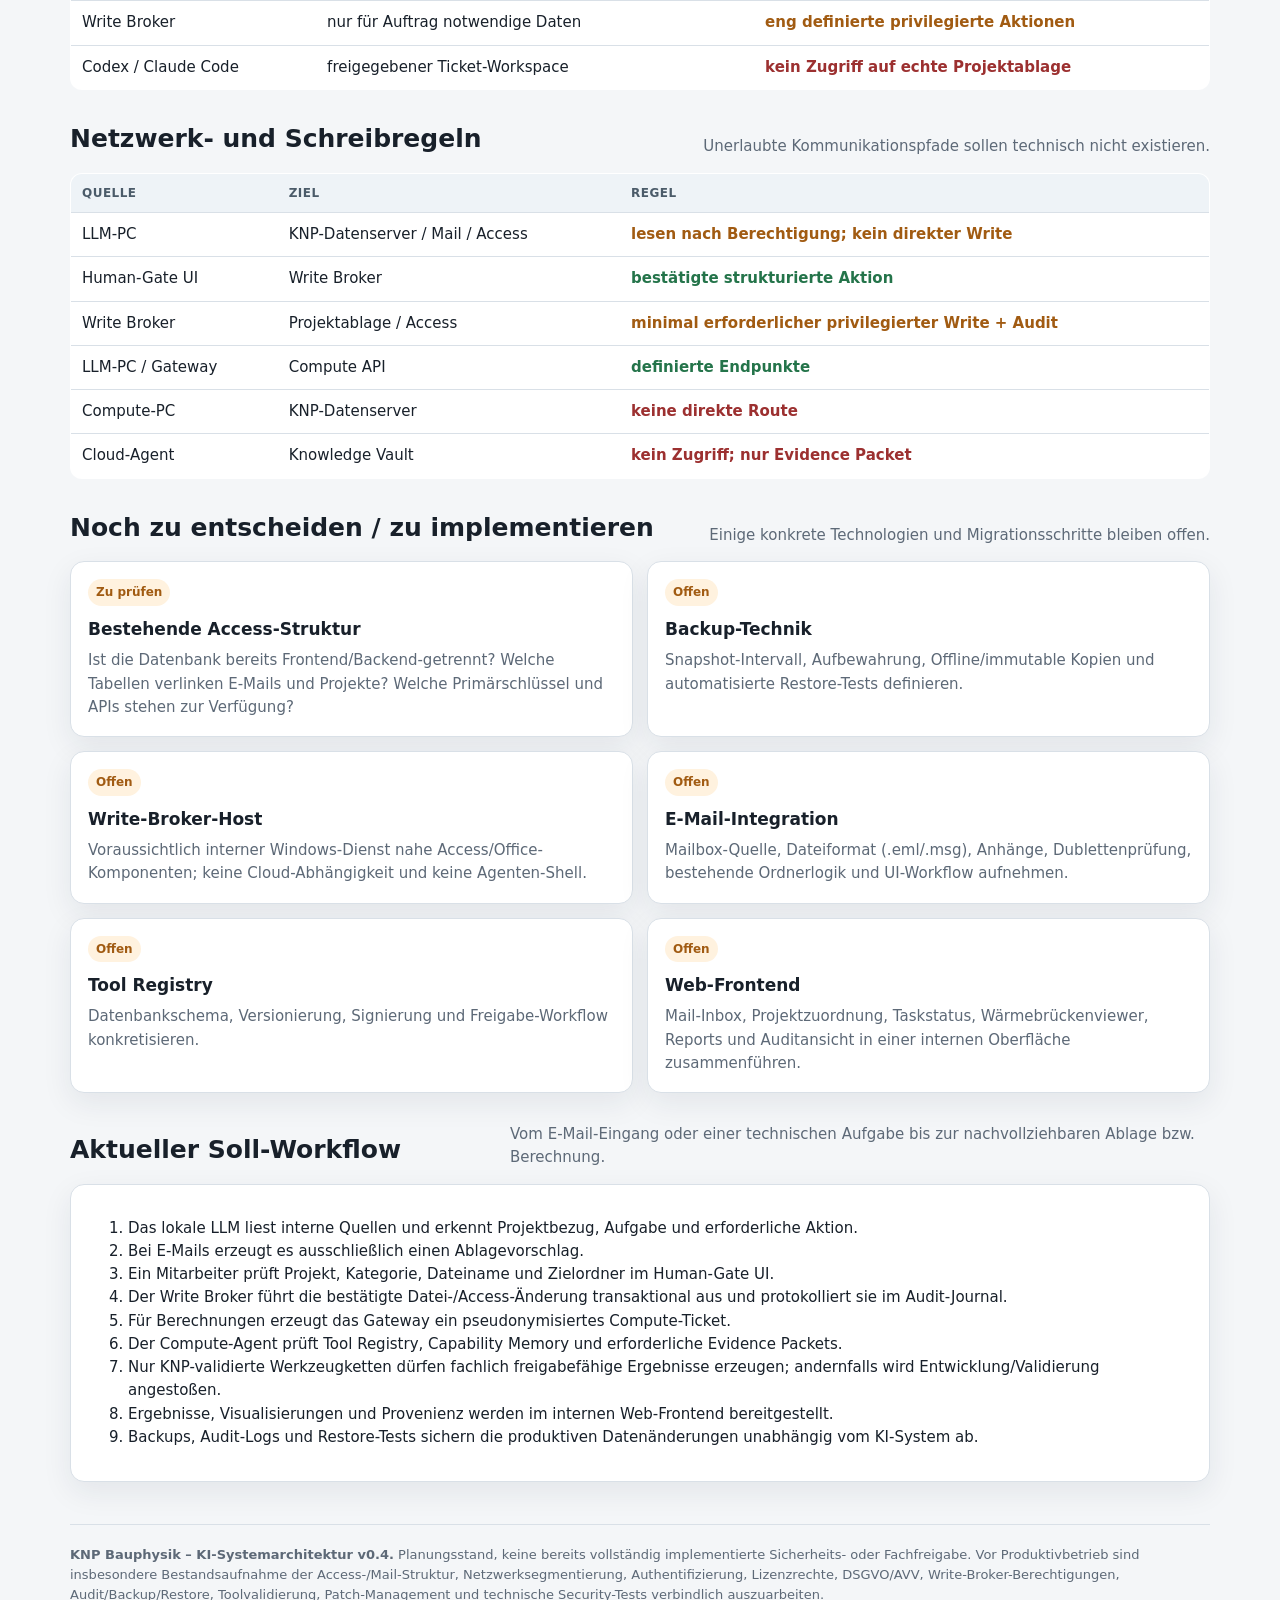
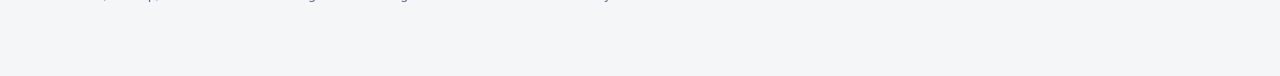
==== commit 26beff79: "Add human-gated email filing and auditable Access write path" ====
--- a/knp-bauphysik-architektur/index.html
+++ b/knp-bauphysik-architektur/index.html
@@ -9,78 +9,100 @@
 *{box-sizing:border-box}html{scroll-behavior:smooth}body{margin:0;background:var(--bg);color:var(--ink);font:15px/1.55 system-ui,-apple-system,BlinkMacSystemFont,"Segoe UI",sans-serif}a{color:var(--blue)}
 header{background:linear-gradient(120deg,#17324b,#214f73 60%,#2e648b);color:#fff;padding:48px 20px 36px}.wrap{max-width:1180px;margin:auto}.eyebrow{font-size:12px;letter-spacing:.14em;text-transform:uppercase;opacity:.78;font-weight:700}h1{font-size:clamp(30px,5vw,54px);line-height:1.05;margin:8px 0 14px;max-width:940px}.lead{font-size:18px;max-width:970px;color:#e9f1f7}.stamp{display:inline-block;margin-top:18px;padding:7px 11px;border:1px solid rgba(255,255,255,.25);border-radius:999px;font-size:13px;background:rgba(255,255,255,.08)}
 nav{position:sticky;top:0;z-index:10;background:rgba(255,255,255,.96);backdrop-filter:blur(10px);border-bottom:1px solid var(--line);overflow:auto;white-space:nowrap}nav .wrap{display:flex;gap:7px;padding:9px 14px}nav a{text-decoration:none;color:#334454;padding:6px 9px;border-radius:8px;font-size:13px}nav a:hover{background:#eef3f7}
-main{padding:28px 20px 70px}section{margin:0 0 30px}.section-title{display:flex;align-items:flex-end;justify-content:space-between;gap:16px;margin-bottom:14px}.section-title h2{margin:0;font-size:25px}.section-title p{margin:0;color:var(--muted);max-width:690px}.grid{display:grid;gap:14px}.g2{grid-template-columns:repeat(2,minmax(0,1fr))}.g3{grid-template-columns:repeat(3,minmax(0,1fr))}.g4{grid-template-columns:repeat(4,minmax(0,1fr))}@media(max-width:900px){.g4,.g3{grid-template-columns:repeat(2,1fr)}}@media(max-width:650px){.g2,.g3,.g4{grid-template-columns:1fr}}
+main{padding:28px 20px 70px}section{margin:0 0 30px}.section-title{display:flex;align-items:flex-end;justify-content:space-between;gap:16px;margin-bottom:14px}.section-title h2{margin:0;font-size:25px}.section-title p{margin:0;color:var(--muted);max-width:700px}.grid{display:grid;gap:14px}.g2{grid-template-columns:repeat(2,minmax(0,1fr))}.g3{grid-template-columns:repeat(3,minmax(0,1fr))}.g4{grid-template-columns:repeat(4,minmax(0,1fr))}@media(max-width:900px){.g4,.g3{grid-template-columns:repeat(2,1fr)}}@media(max-width:650px){.g2,.g3,.g4{grid-template-columns:1fr}}
 .card,.diagram,details{background:var(--surface);border:1px solid var(--line);border-radius:14px;box-shadow:var(--shadow)}.card{padding:17px}.card h3{margin:0 0 7px;font-size:17px}.card p{margin:0;color:var(--muted)}.tag{display:inline-flex;align-items:center;gap:6px;font-size:12px;font-weight:700;border-radius:999px;padding:4px 8px;margin-bottom:10px}.trusted{background:var(--green2);color:var(--green)}.boundary{background:var(--red2);color:var(--red)}.compute{background:var(--purple2);color:var(--purple)}.service{background:var(--blue2);color:var(--blue)}.pending{background:var(--orange2);color:var(--orange)}
-.diagram{padding:16px;overflow:auto}.diagram svg{display:block;width:100%;min-width:920px;height:auto}.flow{display:flex;align-items:stretch;gap:8px;overflow:auto;padding:7px 0}.node{min-width:155px;padding:11px 13px;border:1px solid var(--line);border-radius:11px;background:#fff}.arrow{display:flex;align-items:center;font-size:22px;color:#7a8794}.node b{display:block;font-size:13px}.node small{display:block;color:var(--muted);margin-top:2px}
+.diagram{padding:16px;overflow:auto}.diagram svg{display:block;width:100%;min-width:940px;height:auto}.flow{display:flex;align-items:stretch;gap:8px;overflow:auto;padding:7px 0}.node{min-width:155px;padding:11px 13px;border:1px solid var(--line);border-radius:11px;background:#fff}.arrow{display:flex;align-items:center;font-size:22px;color:#7a8794}.node b{display:block;font-size:13px}.node small{display:block;color:var(--muted);margin-top:2px}
 table{width:100%;border-collapse:collapse;background:#fff;border:1px solid var(--line);border-radius:12px;overflow:hidden}th,td{text-align:left;padding:10px 11px;border-bottom:1px solid var(--line);vertical-align:top}th{background:#eef3f7;font-size:12px;text-transform:uppercase;letter-spacing:.04em;color:#4b5b69}tr:last-child td{border-bottom:0}.yes{color:var(--green);font-weight:700}.no{color:var(--red);font-weight:700}.limited{color:var(--orange);font-weight:700}
-details{margin:10px 0;box-shadow:none}summary{cursor:pointer;font-weight:700;padding:14px 16px;list-style:none}summary::-webkit-details-marker{display:none}summary:after{content:"＋";float:right;color:var(--muted)}details[open] summary:after{content:"−"}.detail-body{border-top:1px solid var(--line);padding:14px 16px;color:#33414e}.detail-body p:first-child{margin-top:0}.detail-body p:last-child{margin-bottom:0}code{background:#eef2f5;padding:2px 5px;border-radius:5px;font-size:.92em}.code{background:#15202b;color:#dfe8ef;border-radius:12px;padding:15px;overflow:auto;font:13px/1.5 ui-monospace,SFMono-Regular,Menlo,Consolas,monospace;white-space:pre}.callout{border-left:4px solid var(--blue);background:#edf5fb;padding:13px 15px;border-radius:8px;margin:12px 0}.warn{border-left-color:var(--red);background:#fff0f0}.decision{border-left-color:var(--green);background:#eef8f2}.license{border-left-color:var(--orange);background:#fff7e9}.pillrow{display:flex;gap:7px;flex-wrap:wrap}.pill{font-size:12px;border:1px solid var(--line);background:#fff;padding:4px 8px;border-radius:999px}.num{font-size:27px;font-weight:800;line-height:1;margin-bottom:6px}.muted{color:var(--muted)}.footer{margin-top:42px;padding-top:20px;border-top:1px solid var(--line);color:var(--muted);font-size:13px}
-.status{font-weight:800;font-size:12px;text-transform:uppercase}.s-exp{color:#9c3030}.s-bench{color:#a15b12}.s-val{color:#24744a}.s-dep{color:#6b7280}
+details{margin:10px 0;box-shadow:none}summary{cursor:pointer;font-weight:700;padding:14px 16px;list-style:none}summary::-webkit-details-marker{display:none}summary:after{content:"＋";float:right;color:var(--muted)}details[open] summary:after{content:"−"}.detail-body{border-top:1px solid var(--line);padding:14px 16px;color:#33414e}.detail-body p:first-child{margin-top:0}.detail-body p:last-child{margin-bottom:0}code{background:#eef2f5;padding:2px 5px;border-radius:5px;font-size:.92em}.code{background:#15202b;color:#dfe8ef;border-radius:12px;padding:15px;overflow:auto;font:13px/1.5 ui-monospace,SFMono-Regular,Menlo,Consolas,monospace;white-space:pre}.callout{border-left:4px solid var(--blue);background:#edf5fb;padding:13px 15px;border-radius:8px;margin:12px 0}.warn{border-left-color:var(--red);background:#fff0f0}.decision{border-left-color:var(--green);background:#eef8f2}.license{border-left-color:var(--orange);background:#fff7e9}.pillrow{display:flex;gap:7px;flex-wrap:wrap}.pill{font-size:12px;border:1px solid var(--line);background:#fff;padding:4px 8px;border-radius:999px}.num{font-size:27px;font-weight:800;line-height:1;margin-bottom:6px}.muted{color:var(--muted)}.footer{margin-top:42px;padding-top:20px;border-top:1px solid var(--line);color:var(--muted);font-size:13px}.status{font-weight:800;font-size:12px;text-transform:uppercase}.s-exp{color:#9c3030}.s-bench{color:#a15b12}.s-val{color:#24744a}.s-dep{color:#6b7280}
 </style>
 </head>
 <body>
-<header><div class="wrap"><div class="eyebrow">KNP Bauphysik · Planungsstand</div><h1>Systemarchitektur für die Integration einer Bauphysik-KI</h1><p class="lead">Lokale Verarbeitung vertraulicher Projekt- und Fachinformationen, pseudonymisierte Compute-Tickets, Cloud-Agenten, adaptiver Bauphysik-Rechenkern, validierte Werkzeugketten und nachvollziehbares Reporting.</p><span class="stamp">Stand: 17. September 2026 · Architektur v0.3</span></div></header>
-<nav><div class="wrap"><a href="#prinzipien">Prinzipien</a><a href="#architektur">Architektur</a><a href="#wissen">Normen & Wissen</a><a href="#ingestion">PDF-Ingestion</a><a href="#tasks">Tasks</a><a href="#adaptive">Adaptiver Compute</a><a href="#validation">Validierung</a><a href="#reporting">Reporting/UI</a><a href="#zugriff">Zugriff</a><a href="#offen">Offen</a></div></nav>
+<header><div class="wrap"><div class="eyebrow">KNP Bauphysik · Planungsstand</div><h1>Systemarchitektur für die Integration einer Bauphysik-KI</h1><p class="lead">Lokale Verarbeitung vertraulicher Projekt- und Fachinformationen, Human-Gated Schreibprozesse, pseudonymisierte Compute-Tickets, Cloud-Agenten, adaptiver Bauphysik-Rechenkern, validierte Werkzeugketten und nachvollziehbares Reporting.</p><span class="stamp">Stand: 17. September 2026 · Architektur v0.4</span></div></header>
+<nav><div class="wrap"><a href="#prinzipien">Prinzipien</a><a href="#architektur">Architektur</a><a href="#mail">E-Mail & Access</a><a href="#wissen">Normen & Wissen</a><a href="#ingestion">PDF-Ingestion</a><a href="#tasks">Tasks</a><a href="#adaptive">Adaptiver Compute</a><a href="#validation">Validierung</a><a href="#reporting">Reporting/UI</a><a href="#zugriff">Zugriff</a><a href="#offen">Offen</a></div></nav>
 <main class="wrap">
 
-<section id="prinzipien"><div class="section-title"><h2>Leitprinzipien</h2><p>Cloud-Fähigkeit und kontinuierliche Werkzeugentwicklung werden mit harten Datenschutz- und Qualitätsgrenzen kombiniert.</p></div><div class="grid g4">
+<section id="prinzipien"><div class="section-title"><h2>Leitprinzipien</h2><p>Cloud-Fähigkeit, Automation und kontinuierliche Werkzeugentwicklung werden mit harten Datenschutz-, Schreib- und Qualitätsgrenzen kombiniert.</p></div><div class="grid g4">
 <div class="card"><span class="tag trusted">01 · Intern</span><h3>Rohdaten bleiben intern</h3><p>Kunden-, Projekt-, E-Mail-, Originalplan- und geschützte Fachinformationen verbleiben in der vertrauenswürdigen KNP-Zone.</p></div>
-<div class="card"><span class="tag boundary">02 · Grenze</span><h3>Kein Direktzugriff</h3><p>Compute-/Cloud-Agenten besitzen keine Route zu Originalprojekten oder zum zentralen Datenbestand.</p></div>
-<div class="card"><span class="tag compute">03 · Adaptiv</span><h3>System verbessert seine Werkzeuge</h3><p>Der Agent lernt aus Aufgaben, erkennt Lücken und entwickelt neue Methoden und Tools – zunächst ausschließlich experimentell.</p></div>
+<div class="card"><span class="tag boundary">02 · Schreibgrenze</span><h3>LLM schreibt nie direkt</h3><p>Das lokale LLM darf lesen, analysieren und Vorschläge erzeugen. Produktive Änderungen an Projektablage oder Access erfolgen ausschließlich über freigegebene Dienste.</p></div>
+<div class="card"><span class="tag compute">03 · Adaptiv</span><h3>System verbessert seine Werkzeuge</h3><p>Der Agent erkennt Lücken und entwickelt neue Methoden und Tools – zunächst ausschließlich experimentell.</p></div>
 <div class="card"><span class="tag service">04 · Freigabe</span><h3>Produktiv nur validiert</h3><p>Belastbare Ergebnisse dürfen ausschließlich auf KNP-validierten Versionen und freigegebenen Berechnungsschritten beruhen.</p></div></div>
-<div class="callout warn"><b>Wichtig:</b> „Selbstlernend“ bedeutet hier kein unkontrolliertes Online-Training des LLM. Gelernt werden Werkzeugwahl, Workflows, Benchmarks, Fehlerbilder und wiederverwendbare Rechenmethoden. Neue Logik gelangt nur über eine explizite Validierungs- und Freigabeschleuse in den produktiven Bestand.</div></section>
+<div class="callout warn"><b>Selbstlernend ≠ selbstfreigebend:</b> Das System darf aus Aufgaben lernen und neue Tools entwickeln, aber weder neue Rechenlogik noch produktive Schreibaktionen selbstständig freigeben.</div></section>
 
-<section id="architektur"><div class="section-title"><h2>Zielarchitektur</h2><p>Projekt- und Wissensdaten liegen intern; die Compute-/Agent-Zone arbeitet ausschließlich mit freigegebenen Ticketpaketen und fachlichen Evidence-Paketen.</p></div><div class="diagram"><svg viewBox="0 0 1160 760" role="img" aria-label="KNP KI Systemarchitektur">
+<section id="architektur"><div class="section-title"><h2>Zielarchitektur</h2><p>Intern gibt es zwei getrennte kontrollierte Übergänge: einen <b>Sanitization Gateway</b> Richtung Compute/Cloud und einen <b>privilegierten Write Broker</b> für echte KNP-Daten.</p></div><div class="diagram"><svg viewBox="0 0 1180 790" role="img" aria-label="KNP KI Systemarchitektur">
 <defs><marker id="a" markerWidth="8" markerHeight="8" refX="7" refY="4" orient="auto"><path d="M0,0 L8,4 L0,8 z" fill="#526372"/></marker></defs>
-<rect x="20" y="25" width="1120" height="300" rx="18" fill="#f0faf4" stroke="#82ba98" stroke-width="2"/><text x="42" y="58" font-size="18" font-weight="700" fill="#24744a">VERTRAUENSWÜRDIGE KNP-ZONE</text>
-<rect x="50" y="90" width="205" height="115" rx="13" fill="white" stroke="#b7c5cf"/><text x="70" y="120" font-weight="700">Linux-Datenserver</text><text x="70" y="145" font-size="13" fill="#5d6977">Projekte · Pläne · Archive</text><text x="70" y="169" font-size="13" fill="#9c3030">kein Agent-Schreibzugriff</text>
-<rect x="290" y="90" width="220" height="115" rx="13" fill="white" stroke="#b7c5cf"/><text x="310" y="120" font-weight="700">LLM-PC lokal</text><text x="310" y="145" font-size="13" fill="#5d6977">lokales LLM · Task-DB</text><text x="310" y="169" font-size="13" fill="#24744a">Projekt-/Kontextwissen</text>
-<rect x="545" y="90" width="230" height="115" rx="13" fill="#fff8ec" stroke="#d6aa70"/><text x="565" y="120" font-weight="700">Knowledge Vault</text><text x="565" y="145" font-size="13" fill="#5d6977">DIN · Bücher · Fachartikel</text><text x="565" y="169" font-size="13" fill="#a15b12">lizenz-/rechtegesteuert</text>
-<rect x="810" y="90" width="285" height="115" rx="13" fill="white" stroke="#b7c5cf"/><text x="830" y="120" font-weight="700">Gateway / Research Broker</text><text x="830" y="145" font-size="13" fill="#5d6977">sanitizen · belegen · freigeben</text><text x="830" y="169" font-size="13" fill="#1f5f99">definierter Übergang</text>
-<rect x="290" y="230" width="220" height="65" rx="13" fill="white" stroke="#b7c5cf"/><text x="310" y="260" font-weight="700">Local PDF Ingestion</text><text x="310" y="282" font-size="12" fill="#5d6977">PDF → MD + Bilder + Metadaten</text>
-<line x1="255" y1="148" x2="285" y2="148" stroke="#526372" stroke-width="2" marker-end="url(#a)"/><line x1="510" y1="148" x2="540" y2="148" stroke="#526372" stroke-width="2" marker-end="url(#a)"/><line x1="775" y1="148" x2="805" y2="148" stroke="#526372" stroke-width="2" marker-end="url(#a)"/>
-<line x1="20" y1="365" x2="1140" y2="365" stroke="#c33f3f" stroke-width="4" stroke-dasharray="10 8"/><text x="36" y="350" font-size="15" font-weight="700" fill="#9c3030">HARTE SECURITY BOUNDARY · keine Originalprojekte / keine geschützten Quelldokumente</text>
-<rect x="20" y="410" width="1120" height="300" rx="18" fill="#f6f2fc" stroke="#9d86cb" stroke-width="2"/><text x="42" y="443" font-size="18" font-weight="700" fill="#624b9b">COMPUTE- / AGENT-ZONE</text>
-<rect x="55" y="485" width="205" height="145" rx="13" fill="white" stroke="#b7c5cf"/><text x="75" y="515" font-weight="700">Compute-Task-DB</text><text x="75" y="540" font-size="13" fill="#5d6977">Tickets · technische Inputs</text><text x="75" y="564" font-size="13" fill="#5d6977">Status · Resultate</text><text x="75" y="588" font-size="13" fill="#9c3030">keine Projektzuordnung</text>
-<rect x="295" y="485" width="220" height="145" rx="13" fill="white" stroke="#b7c5cf"/><text x="315" y="515" font-weight="700">Agent Orchestrator</text><text x="315" y="540" font-size="13" fill="#5d6977">Codex / Claude Code</text><text x="315" y="564" font-size="13" fill="#5d6977">Planung · Toolwahl</text><text x="315" y="588" font-size="13" fill="#624b9b">isolierter Workspace</text>
-<rect x="550" y="485" width="220" height="145" rx="13" fill="white" stroke="#b7c5cf"/><text x="570" y="515" font-weight="700">Tool Registry</text><text x="570" y="540" font-size="13" fill="#5d6977">FEM · Wärmebrücken</text><text x="570" y="564" font-size="13" fill="#5d6977">Parser · Solver · Utilities</text><text x="570" y="588" font-size="13" fill="#24744a">Version + Freigabestatus</text>
-<rect x="805" y="485" width="285" height="145" rx="13" fill="#fff6e9" stroke="#d6aa70"/><text x="825" y="515" font-weight="700">Cloud-KI / Entwicklung</text><text x="825" y="540" font-size="13" fill="#5d6977">Analyse · Codeentwicklung</text><text x="825" y="564" font-size="13" fill="#5d6977">nur Tickets / Evidence</text><text x="825" y="588" font-size="13" fill="#9c3030">keine automatische Freigabe</text>
-<line x1="260" y1="557" x2="290" y2="557" stroke="#526372" stroke-width="2" marker-end="url(#a)"/><line x1="515" y1="557" x2="545" y2="557" stroke="#526372" stroke-width="2" marker-end="url(#a)"/><line x1="770" y1="557" x2="800" y2="557" stroke="#526372" stroke-width="2" marker-end="url(#a)"/>
+<rect x="20" y="25" width="1140" height="335" rx="18" fill="#f0faf4" stroke="#82ba98" stroke-width="2"/><text x="42" y="58" font-size="18" font-weight="700" fill="#24744a">VERTRAUENSWÜRDIGE KNP-ZONE</text>
+<rect x="45" y="90" width="200" height="115" rx="13" fill="white" stroke="#b7c5cf"/><text x="65" y="120" font-weight="700">Datenserver</text><text x="65" y="145" font-size="13" fill="#5d6977">Projektordner · Archive</text><text x="65" y="169" font-size="13" fill="#9c3030">kein direkter Agent-Write</text>
+<rect x="275" y="90" width="210" height="115" rx="13" fill="white" stroke="#b7c5cf"/><text x="295" y="120" font-weight="700">Access-Projektdatenbank</text><text x="295" y="145" font-size="13" fill="#5d6977">Projekte · Mail-Verweise</text><text x="295" y="169" font-size="13" fill="#9c3030">nur Write Broker schreibt</text>
+<rect x="515" y="90" width="205" height="115" rx="13" fill="white" stroke="#b7c5cf"/><text x="535" y="120" font-weight="700">LLM-PC lokal</text><text x="535" y="145" font-size="13" fill="#5d6977">Mailanalyse · Task-DB</text><text x="535" y="169" font-size="13" fill="#24744a">Projekt-/Kontextwissen</text>
+<rect x="750" y="90" width="190" height="115" rx="13" fill="#fff8ec" stroke="#d6aa70"/><text x="770" y="120" font-weight="700">Knowledge Vault</text><text x="770" y="145" font-size="13" fill="#5d6977">Normen · Bücher · Artikel</text><text x="770" y="169" font-size="13" fill="#a15b12">rechtegesteuert</text>
+<rect x="970" y="90" width="160" height="115" rx="13" fill="white" stroke="#b7c5cf"/><text x="990" y="120" font-weight="700">Gateway</text><text x="990" y="145" font-size="13" fill="#5d6977">sanitizen</text><text x="990" y="169" font-size="13" fill="#1f5f99">Compute-Übergang</text>
+<rect x="365" y="235" width="240" height="90" rx="13" fill="#eaf3fb" stroke="#82a9c9"/><text x="385" y="265" font-weight="700">Human-Gate UI</text><text x="385" y="289" font-size="13" fill="#5d6977">Mail lesen · Vorschlag prüfen</text><text x="385" y="310" font-size="13" fill="#1f5f99">Projekt wählen · Ablage bestätigen</text>
+<rect x="650" y="235" width="240" height="90" rx="13" fill="#eef8f2" stroke="#82ba98"/><text x="670" y="265" font-weight="700">Privileged Write Broker</text><text x="670" y="289" font-size="13" fill="#5d6977">feste Operationen · kein LLM</text><text x="670" y="310" font-size="13" fill="#24744a">Transaktion + Audit + Rollback-Meta</text>
+<line x1="605" y1="280" x2="645" y2="280" stroke="#526372" stroke-width="2" marker-end="url(#a)"/><line x1="770" y1="235" x2="770" y2="210" stroke="#526372" stroke-width="2"/><line x1="770" y1="210" x2="380" y2="210" stroke="#526372" stroke-width="2"/><line x1="380" y1="210" x2="380" y2="205" stroke="#526372" stroke-width="2"/>
+<line x1="650" y1="270" x2="490" y2="170" stroke="#526372" stroke-width="2"/><line x1="650" y1="290" x2="240" y2="170" stroke="#526372" stroke-width="2"/>
+<line x1="20" y1="405" x2="1160" y2="405" stroke="#c33f3f" stroke-width="4" stroke-dasharray="10 8"/><text x="36" y="390" font-size="15" font-weight="700" fill="#9c3030">HARTE SECURITY BOUNDARY · keine Originalprojekte / keine geschützten Quelldokumente</text>
+<rect x="20" y="450" width="1140" height="290" rx="18" fill="#f6f2fc" stroke="#9d86cb" stroke-width="2"/><text x="42" y="483" font-size="18" font-weight="700" fill="#624b9b">COMPUTE- / AGENT-ZONE</text>
+<rect x="55" y="525" width="205" height="145" rx="13" fill="white" stroke="#b7c5cf"/><text x="75" y="555" font-weight="700">Compute-Task-DB</text><text x="75" y="580" font-size="13" fill="#5d6977">Tickets · technische Inputs</text><text x="75" y="604" font-size="13" fill="#5d6977">Status · Resultate</text><text x="75" y="628" font-size="13" fill="#9c3030">keine Projektzuordnung</text>
+<rect x="300" y="525" width="220" height="145" rx="13" fill="white" stroke="#b7c5cf"/><text x="320" y="555" font-weight="700">Agent Orchestrator</text><text x="320" y="580" font-size="13" fill="#5d6977">Codex / Claude Code</text><text x="320" y="604" font-size="13" fill="#5d6977">Planung · Toolwahl</text><text x="320" y="628" font-size="13" fill="#624b9b">isolierter Workspace</text>
+<rect x="560" y="525" width="220" height="145" rx="13" fill="white" stroke="#b7c5cf"/><text x="580" y="555" font-weight="700">Tool Registry</text><text x="580" y="580" font-size="13" fill="#5d6977">FEM · Wärmebrücken</text><text x="580" y="604" font-size="13" fill="#5d6977">Parser · Solver · Utilities</text><text x="580" y="628" font-size="13" fill="#24744a">Version + Freigabestatus</text>
+<rect x="820" y="525" width="285" height="145" rx="13" fill="#fff6e9" stroke="#d6aa70"/><text x="840" y="555" font-weight="700">Cloud-KI / Entwicklung</text><text x="840" y="580" font-size="13" fill="#5d6977">Analyse · Codeentwicklung</text><text x="840" y="604" font-size="13" fill="#5d6977">nur Tickets / Evidence</text><text x="840" y="628" font-size="13" fill="#9c3030">keine automatische Freigabe</text>
+<line x1="260" y1="597" x2="295" y2="597" stroke="#526372" stroke-width="2" marker-end="url(#a)"/><line x1="520" y1="597" x2="555" y2="597" stroke="#526372" stroke-width="2" marker-end="url(#a)"/><line x1="780" y1="597" x2="815" y2="597" stroke="#526372" stroke-width="2" marker-end="url(#a)"/>
 </svg></div></section>
+
+<section id="mail"><div class="section-title"><h2>E-Mail-Sortierung, Projektablage und Access</h2><p>Die KI darf die Ablage vorbereiten, aber nicht selbstständig produktive Projekt- oder Datenbankänderungen durchführen.</p></div>
+<div class="flow"><div class="node"><b>1 · Mail lesen</b><small>lokal, inkl. Anhänge</small></div><div class="arrow">→</div><div class="node"><b>2 · LLM-Vorschlag</b><small>Projekt, Kategorie, Dateiname</small></div><div class="arrow">→</div><div class="node"><b>3 · Human Gate</b><small>Mitarbeiter prüft / ändert</small></div><div class="arrow">→</div><div class="node"><b>4 · Write Broker</b><small>deterministische Aktion</small></div><div class="arrow">→</div><div class="node"><b>5 · Projekt + Access</b><small>Datei + Verknüpfung atomar verwalten</small></div></div>
+<div class="grid g3" style="margin-top:14px">
+<div class="card"><span class="tag service">Mail UI</span><h3>Eigene interne Oberfläche</h3><p>Inbox mit KI-Vorschlag, Trefferwahrscheinlichkeit, vorgeschlagenem Projekt, Zielordner, Dokumenttyp und Dateiname. Ein Klick bestätigt oder korrigiert die Ablage.</p></div>
+<div class="card"><span class="tag trusted">Human Gate</span><h3>Schreiben erst nach Bestätigung</h3><p>Der Mensch bestätigt den konkreten Zielzustand. Erst danach erhält der Write Broker einen eng definierten Auftrag; das LLM besitzt selbst keine Schreibcredentials.</p></div>
+<div class="card"><span class="tag boundary">Write Broker</span><h3>Minimal privilegierter Dienst</h3><p>Darf nur freigegebene Operationen: Maildatei kopieren/verschieben, Metadaten schreiben, Access-Datensatz anlegen/ändern und Audit-Eintrag erzeugen.</p></div></div>
+<details open><summary>Beispiel einer bestätigten Ablageaktion</summary><div class="detail-body"><pre class="code">transaction_id: TX-2026-0917-004182
+actor: user:kai
+source_message_id: &lt;mail-id&gt;
+approved_project_id: P-0241
+actions:
+  - store_email:
+      target: /projekte/P-0241/05_Korrespondenz/2026-09-17_mail.eml
+  - store_attachments: true
+  - access_link:
+      project_id: P-0241
+      document_type: email
+      path: ...
+  - write_audit_record: true</pre><p>Der Write Broker akzeptiert keine freien Shell-Befehle oder LLM-Prompts, sondern nur ein festes, validiertes Aktionsschema.</p></div></details>
+<div class="callout decision"><b>Wichtige Trennung:</b> Das lokale LLM kann einen sehr guten Ablagevorschlag machen. Der eigentliche Schreibvorgang ist jedoch klassische Software mit festen Regeln, Berechtigungen, Transaktionen und Protokollierung.</div>
+
+<details><summary>Schutz der Access-Datenbank</summary><div class="detail-body"><table><thead><tr><th>Schutzebene</th><th>Vorgabe</th></tr></thead><tbody>
+<tr><td>Frontend / Backend</td><td>Bestehende Access-Lösung nach Möglichkeit in Benutzer-Frontend und zentrale Backend-Datendatei trennen.</td></tr>
+<tr><td>Transaktion</td><td>Zusammengehörige Tabellenänderungen über DAO/ADO-Transaktion ausführen: Begin → Änderungen → Commit oder Rollback.</td></tr>
+<tr><td>Audit Journal</td><td>Jede KI-initiierte produktive Änderung zusätzlich in einer append-only Audit-Datenbank protokollieren.</td></tr>
+<tr><td>Vorher/Nachher</td><td>Primärschlüssel, betroffene Felder und Werte vor/nach Änderung dokumentieren; keine Passwörter oder unnötigen personenbezogenen Inhalte duplizieren.</td></tr>
+<tr><td>Snapshots</td><td>Regelmäßige konsistente Backups der Access-Backend-Datei; zusätzlich Snapshot vor riskanten Batch-Änderungen.</td></tr>
+<tr><td>Restore-Test</td><td>Backups gelten erst als belastbar, wenn Wiederherstellung automatisiert und regelmäßig getestet wird.</td></tr>
+<tr><td>Dateien</td><td>Mail-/Anhangsdateien mit Hash protokollieren; Verschieben möglichst als Copy → Verify Hash → DB-Link → Commit → optional Source Cleanup.</td></tr>
+</tbody></table></div></details>
+
+<details><summary>Audit-Datensatz pro Änderung</summary><div class="detail-body"><div class="pillrow"><span class="pill">transaction_id</span><span class="pill">timestamp</span><span class="pill">user_id</span><span class="pill">source_message_id</span><span class="pill">project_id</span><span class="pill">operation</span><span class="pill">record_pk</span><span class="pill">before</span><span class="pill">after</span><span class="pill">target_path</span><span class="pill">file_hash</span><span class="pill">result</span><span class="pill">software_version</span></div><p>Damit lässt sich eine Änderung fachlich nachvollziehen und in vielen Fällen durch eine definierte Gegenoperation zurücknehmen. Für vollständige Wiederherstellung bleiben unabhängige Backups erforderlich.</p></div></details>
+</section>
 
 <section id="wissen"><div class="section-title"><h2>Normen, Fachbücher und Fachartikel</h2><p>Lizenzierte oder urheberrechtlich geschützte Quellen werden nicht in die Cloud kopiert. Die lokale Wissensschicht beantwortet konkrete Fachfragen mit Provenienz.</p></div><div class="grid g3">
 <div class="card"><span class="tag trusted">Knowledge Vault</span><h3>Geschützter Bestand</h3><p>Originale und abgeleitete Markdown-/Bilddaten liegen ausschließlich intern und werden mit Quelle, Ausgabe, Rechten und zulässiger KI-Nutzung katalogisiert.</p></div>
-<div class="card"><span class="tag service">Research Agent</span><h3>Lokale Recherche</h3><p>Das lokale LLM erhält eine konkrete Fachfrage, recherchiert in den intern zulässigen Quellen und liefert eine belegte Antwort.</p></div>
+<div class="card"><span class="tag service">Research Agent</span><h3>Lokale Recherche</h3><p>Das lokale LLM erhält konkrete Fachfragen, recherchiert in zulässigen Quellen und liefert eine belegte Antwort.</p></div>
 <div class="card"><span class="tag compute">Evidence Packet</span><h3>Cloud erhält nur Fachwissen</h3><p>Weitergegeben werden konkrete Aussagen, Parameter und Fundstellen – nicht die vollständigen geschützten Dokumente.</p></div></div>
-<div class="callout license"><b>Lizenz-Gate:</b> Ob ein Dokument überhaupt automatisiert extrahiert, indexiert oder von einem lokalen LLM verarbeitet werden darf, wird pro Quelle als Rechte-Metadatum hinterlegt. Technische Isolation ersetzt keine erforderliche Lizenz.</div>
-<details><summary>Beispiel eines Evidence Packets</summary><div class="detail-body"><pre class="code">research_request: R-0182
-question: "Welcher innere Wärmeübergang ist für diesen Nachweis anzusetzen?"
-answer:
-  value: ...
-  unit: ...
-  applicability: "..."
-evidence:
-  source_id: NORM-0041
-  edition: "..."
-  locator: "Abschnitt ... / Seite ..."
-  confidence: verified_local
-restrictions:
-  source_document_exported: false</pre></div></details></section>
+<div class="callout license"><b>Lizenz-Gate:</b> Ob ein Dokument automatisiert extrahiert, indexiert oder von einem lokalen LLM verarbeitet werden darf, wird pro Quelle als Rechte-Metadatum hinterlegt.</div></section>
 
-<section id="ingestion"><div class="section-title"><h2>Lokale PDF-Ingestion</h2><p>Normen, Bücher und Artikel werden – soweit rechtlich zulässig – lokal in ein maschinenlesbares, zitierfähiges Format überführt.</p></div><div class="flow"><div class="node"><b>PDF</b><small>Original unverändert</small></div><div class="arrow">→</div><div class="node"><b>Text/Layout Parser</b><small>Seiten, Überschriften, Tabellen</small></div><div class="arrow">→</div><div class="node"><b>Markdown</b><small>Seiten-/Abschnittsanker</small></div><div class="arrow">→</div><div class="node"><b>Bilder</b><small>deterministisch benannt</small></div><div class="arrow">→</div><div class="node"><b>Index</b><small>Metadaten + Retrieval</small></div></div>
-<details><summary>Vorgeschlagene Ablagestruktur</summary><div class="detail-body"><pre class="code">knowledge/NORM-0041/
+<section id="ingestion"><div class="section-title"><h2>Lokale PDF-Ingestion</h2><p>Normen, Bücher und Artikel werden – soweit rechtlich zulässig – lokal in ein maschinenlesbares und zitierfähiges Format überführt.</p></div><div class="flow"><div class="node"><b>PDF</b><small>Original unverändert</small></div><div class="arrow">→</div><div class="node"><b>Text/Layout Parser</b><small>Seiten, Überschriften, Tabellen</small></div><div class="arrow">→</div><div class="node"><b>Markdown</b><small>Seiten-/Abschnittsanker</small></div><div class="arrow">→</div><div class="node"><b>Bilder</b><small>deterministisch benannt</small></div><div class="arrow">→</div><div class="node"><b>Index</b><small>Metadaten + Retrieval</small></div></div>
+<details><summary>Ablagestruktur</summary><div class="detail-body"><pre class="code">knowledge/NORM-0041/
 ├── source.meta.json
 ├── document.md
 ├── pages.json
 ├── tables/
 └── images/
     ├── p003_img01.png
-    ├── p011_img01.png
     └── p011_img02.png
 
 # document.md
 ## Abschnitt ... {#p11-s4}
 ...
-![Abbildung](images/p011_img02.png)</pre><p>Die Referenzen müssen stabil bleiben, damit eine spätere Fachauskunft bis zur Originalseite zurückverfolgt werden kann.</p></div></details></section>
+![Abbildung](images/p011_img02.png)</pre></div></details></section>
 
 <section id="tasks"><div class="section-title"><h2>Task-, Ticket- und Workspace-Modell</h2><p>Die interne Projektwahrheit und die Compute-Aufgabe bleiben getrennt.</p></div><div class="grid g2"><div class="card"><span class="tag trusted">LLM-PC</span><h3>Interner Task</h3><p>Reale Projektzuordnung, Kunde, Quellen, Bearbeiter, Originaldokumente, Rechte und Mapping zur neutralen Compute-Ticket-ID.</p></div><div class="card"><span class="tag compute">Compute-PC</span><h3>Compute-Ticket</h3><p>Nur Ticket-ID, technische Inputs, Aufgabenbeschreibung, ACLs, Rechenstatus, Evidence Packets, Logs und Ergebnisse.</p></div></div>
 <details><summary>Compute-API</summary><div class="detail-body"><pre class="code">POST /tasks
@@ -90,10 +112,10 @@
 POST /research-requests
 GET  /research-results/{request}</pre></div></details></section>
 
-<section id="adaptive"><div class="section-title"><h2>Adaptiver / „selbstlernender“ Compute-Agent</h2><p>Der Compute-Agent soll für jede Aufgabe die geeignetste vorhandene Werkzeugkette auswählen und systematisch erkennen, wann neue Fähigkeiten erforderlich sind.</p></div>
-<div class="flow"><div class="node"><b>1 · Aufgabe verstehen</b><small>Physik, Zielgrößen, Genauigkeit</small></div><div class="arrow">→</div><div class="node"><b>2 · Tool Registry prüfen</b><small>welche freigegebenen Module passen?</small></div><div class="arrow">→</div><div class="node"><b>3 · Rechenplan</b><small>Methoden + Randbedingungen</small></div><div class="arrow">→</div><div class="node"><b>4 · Capability Gate</b><small>alles validiert?</small></div><div class="arrow">→</div><div class="node"><b>5 · Berechnung</b><small>oder Entwicklungs-Task</small></div></div>
-<div class="grid g3" style="margin-top:14px"><div class="card"><span class="tag service">Capability Memory</span><h3>Erfahrungen werden wiederverwendet</h3><p>Das System speichert, welche Tools für welche Problemklasse funktioniert haben, typische Fehlerbilder, Benchmarks, Laufzeiten und geeignete Modellierungsstrategien.</p></div><div class="card"><span class="tag compute">Gap Detection</span><h3>Fehlende Fähigkeit erkennen</h3><p>Reicht kein freigegebenes Werkzeug aus, wird die Aufgabe nicht stillschweigend improvisiert. Stattdessen erzeugt der Agent einen Tool-Development-/Validation-Task.</p></div><div class="card"><span class="tag boundary">No Auto-Promotion</span><h3>Keine Selbstfreigabe</h3><p>Ein vom Agenten entwickeltes Tool darf sich niemals selbst auf „produktiv“ setzen. Die Freigabe bleibt ein kontrollierter KNP-Prozess.</p></div></div>
-<details open><summary>Entscheidungslogik für eine Aufgabe</summary><div class="detail-body"><pre class="code">if all_required_steps.status == KNP_VALIDATED:
+<section id="adaptive"><div class="section-title"><h2>Adaptiver / „selbstlernender“ Compute-Agent</h2><p>Der Compute-Agent wählt für jede Aufgabe die geeignetste vorhandene Werkzeugkette und erkennt systematisch, wann neue Fähigkeiten erforderlich sind.</p></div>
+<div class="flow"><div class="node"><b>1 · Aufgabe verstehen</b><small>Physik, Zielgrößen, Genauigkeit</small></div><div class="arrow">→</div><div class="node"><b>2 · Tool Registry prüfen</b><small>welche Module passen?</small></div><div class="arrow">→</div><div class="node"><b>3 · Rechenplan</b><small>Methoden + Randbedingungen</small></div><div class="arrow">→</div><div class="node"><b>4 · Capability Gate</b><small>alles validiert?</small></div><div class="arrow">→</div><div class="node"><b>5 · Berechnung</b><small>oder Entwicklungs-Task</small></div></div>
+<div class="grid g3" style="margin-top:14px"><div class="card"><span class="tag service">Capability Memory</span><h3>Erfahrungen wiederverwenden</h3><p>Problemklassen, geeignete Tools, Benchmarks, Fehlerbilder, Laufzeiten und Modellierungsstrategien werden strukturiert gespeichert.</p></div><div class="card"><span class="tag compute">Gap Detection</span><h3>Fehlende Fähigkeit erkennen</h3><p>Reicht kein freigegebenes Werkzeug aus, erzeugt der Agent einen Tool-Development-/Validation-Task statt still zu improvisieren.</p></div><div class="card"><span class="tag boundary">No Auto-Promotion</span><h3>Keine Selbstfreigabe</h3><p>Ein vom Agenten entwickeltes Tool darf sich niemals selbst auf produktiv setzen.</p></div></div>
+<details open><summary>Entscheidungslogik</summary><div class="detail-body"><pre class="code">if all_required_steps.status == KNP_VALIDATED:
     run_production_calculation()
     assurance = "validated"
 elif validated_fallback_exists:
@@ -107,43 +129,59 @@
 
 <section id="validation"><div class="section-title"><h2>Tool Registry, Validierung und Freigabegates</h2><p>Jeder Rechenkern, jedes Skript und jeder fachlich relevante Berechnungsschritt hat Version, Status, Gültigkeitsbereich und dokumentierte Validierungsbasis.</p></div>
 <table><thead><tr><th>Status</th><th>Bedeutung</th><th>Produktiver Nachweis</th></tr></thead><tbody>
-<tr><td><span class="status s-exp">Experimental</span></td><td>Prototyp oder neu entwickelte Methode; fachlich noch nicht ausreichend geprüft.</td><td class="no">Nein</td></tr>
-<tr><td><span class="status s-bench">Benchmarked</span></td><td>Automatische Testfälle/Referenzfälle bestanden, aber noch keine formale KNP-Freigabe.</td><td class="no">Nein</td></tr>
+<tr><td><span class="status s-exp">Experimental</span></td><td>Prototyp oder neu entwickelte Methode.</td><td class="no">Nein</td></tr>
+<tr><td><span class="status s-bench">Benchmarked</span></td><td>Automatische Referenzfälle bestanden, aber noch keine formale KNP-Freigabe.</td><td class="no">Nein</td></tr>
 <tr><td><span class="status s-val">KNP-validiert</span></td><td>Gegen Referenzsoftware, analytische Fälle und/oder belastbare Vergleichsdaten geprüft; Version und Anwendungsbereich freigegeben.</td><td class="yes">Ja</td></tr>
-<tr><td><span class="status s-dep">Deprecated</span></td><td>Alte Version; reproduzierbar archiviert, für neue Berechnungen gesperrt.</td><td class="no">Nein</td></tr>
+<tr><td><span class="status s-dep">Deprecated</span></td><td>Alte Version; reproduzierbar archiviert und für neue Berechnungen gesperrt.</td><td class="no">Nein</td></tr>
 </tbody></table>
-<div class="grid g3" style="margin-top:14px"><div class="card"><span class="tag service">Referenzsoftware</span><h3>Cross-Validation</h3><p>Beispielsweise wird ein neuer Wärmebrückenkern gegen etablierte Software mit identischen Geometrien, Materialien und Randbedingungen gerechnet und die Abweichung bewertet.</p></div><div class="card"><span class="tag service">Regression Suite</span><h3>Freigabe bleibt reproduzierbar</h3><p>Jede Änderung muss den gesamten Bestand definierter Referenzfälle erneut bestehen. Numerische Toleranzen werden explizit festgelegt.</p></div><div class="card"><span class="tag trusted">Human Gate</span><h3>KNP gibt Version frei</h3><p>Ein Mensch prüft Validierungsreport, Grenzen und offene Abweichungen und setzt erst danach die konkrete Tool-Version auf KNP-validiert.</p></div></div>
-<details><summary>Was gehört zu einem Tool-Eintrag?</summary><div class="detail-body"><div class="pillrow"><span class="pill">tool_id</span><span class="pill">Version/Commit</span><span class="pill">Status</span><span class="pill">Problemklasse</span><span class="pill">Gültigkeitsbereich</span><span class="pill">Input-Schema</span><span class="pill">Output-Schema</span><span class="pill">Referenzfälle</span><span class="pill">Toleranzen</span><span class="pill">Freigegeben von</span><span class="pill">Freigabedatum</span><span class="pill">bekannte Grenzen</span></div></div></details>
-<div class="callout decision"><b>Grundregel:</b> Ein Bericht darf die Kennzeichnung „validiertes Ergebnis“ nur erhalten, wenn <em>jeder</em> fachlich ergebnisrelevante Schritt auf einer freigegebenen Version innerhalb ihres dokumentierten Gültigkeitsbereichs beruht.</div></section>
+<div class="grid g3" style="margin-top:14px"><div class="card"><span class="tag service">Referenzsoftware</span><h3>Cross-Validation</h3><p>Neue Rechenkerne werden mit identischen Geometrien, Materialien und Randbedingungen gegen etablierte Software gerechnet.</p></div><div class="card"><span class="tag service">Regression Suite</span><h3>Freigabe bleibt reproduzierbar</h3><p>Jede Änderung muss definierte Referenzfälle innerhalb expliziter Toleranzen erneut bestehen.</p></div><div class="card"><span class="tag trusted">Human Gate</span><h3>KNP gibt Version frei</h3><p>Erst nach menschlicher Prüfung von Validierungsreport, Grenzen und Abweichungen wird eine konkrete Version produktiv.</p></div></div>
+<div class="callout decision"><b>Grundregel:</b> Ein Bericht darf „validiertes Ergebnis“ nur tragen, wenn jeder ergebnisrelevante Schritt auf einer freigegebenen Version innerhalb ihres Gültigkeitsbereichs beruht.</div></section>
 
-<section id="reporting"><div class="section-title"><h2>Reporting und Benutzeroberfläche</h2><p>Der Rechenjob endet nicht bei einer Zahl. Das System erzeugt eine prüfbare technische Dokumentation und interaktive Visualisierung.</p></div><div class="grid g4">
-<div class="card"><div class="num">2D/3D</div><p>Geometrie, Netz, Materialien und Randbedingungen kontrollierbar visualisieren.</p></div>
-<div class="card"><div class="num">Felder</div><p>Temperaturfelder, Wärmestrom, Isothermen und weitere physikalische Ergebnisfelder anzeigen.</p></div>
-<div class="card"><div class="num">Kennwerte</div><p>z. B. ψ-Werte, Oberflächentemperaturen, fRsi, Wärmeströme und projektspezifische Zielgrößen.</p></div>
-<div class="card"><div class="num">Export</div><p>Grafiken als SVG/PNG, Daten als CSV/JSON und Bericht als HTML/PDF herunterladen.</p></div></div>
-<details open><summary>Inhalt eines technischen Reports</summary><div class="detail-body"><table><thead><tr><th>Block</th><th>Inhalt</th></tr></thead><tbody><tr><td>Aufgabe</td><td>Ziel, Ticket-ID, untersuchte Situation, Fragestellung</td></tr><tr><td>Modell</td><td>Geometrie, Materialien, Randbedingungen, Vereinfachungen</td></tr><tr><td>Methode</td><td>verwendete Tools und Versionen, Solver, Netz, Konvergenz</td></tr><tr><td>Fachgrundlagen</td><td>belegte Norm-/Literaturaussagen aus Evidence Packets</td></tr><tr><td>Ergebnisse</td><td>Kennwerte, Tabellen, Feldplots, kritische Stellen</td></tr><tr><td>Qualität</td><td>Validierungsstatus jedes relevanten Berechnungsschritts</td></tr><tr><td>Grenzen</td><td>Annahmen, Unsicherheiten, nicht validierte Teilaspekte</td></tr><tr><td>Provenienz</td><td>Input-Versionen, Tool-Commits, Zeitpunkte, Bearbeiter, Logs</td></tr></tbody></table></div></details>
-<div class="callout warn"><b>Ungesicherte Ergebnisse:</b> Experimentelle Berechnungen dürfen visualisiert und zur Entwicklung verwendet werden, müssen aber in UI, Export und Bericht unübersehbar als <b>NICHT VALIDIERTE / NICHT FÜR FACHLICHE FREIGABE GEEIGNETE ERGEBNISSE</b> gekennzeichnet sein.</div></section>
+<section id="reporting"><div class="section-title"><h2>Reporting und Benutzeroberfläche</h2><p>Der Rechenjob endet nicht bei einer Zahl. Das System erzeugt prüfbare technische Dokumentation und interaktive Visualisierung.</p></div><div class="grid g4">
+<div class="card"><div class="num">2D/3D</div><p>Geometrie, Netz, Materialien und Randbedingungen kontrollierbar visualisieren.</p></div><div class="card"><div class="num">Felder</div><p>Temperaturfelder, Wärmestrom, Isothermen und weitere Ergebnisfelder anzeigen.</p></div><div class="card"><div class="num">Kennwerte</div><p>z. B. ψ-Werte, Oberflächentemperaturen, fRsi und Wärmeströme.</p></div><div class="card"><div class="num">Export</div><p>SVG/PNG, CSV/JSON sowie HTML/PDF-Berichte herunterladen.</p></div></div>
+<details open><summary>Technischer Report</summary><div class="detail-body"><table><thead><tr><th>Block</th><th>Inhalt</th></tr></thead><tbody><tr><td>Aufgabe</td><td>Ziel, Ticket-ID, untersuchte Situation</td></tr><tr><td>Modell</td><td>Geometrie, Materialien, Randbedingungen, Vereinfachungen</td></tr><tr><td>Methode</td><td>Tools/Versionen, Solver, Netz, Konvergenz</td></tr><tr><td>Fachgrundlagen</td><td>belegte Norm-/Literaturaussagen</td></tr><tr><td>Ergebnisse</td><td>Kennwerte, Tabellen, Feldplots</td></tr><tr><td>Qualität</td><td>Validierungsstatus jedes relevanten Schritts</td></tr><tr><td>Provenienz</td><td>Inputs, Tool-Commits, Zeitpunkte, Bearbeiter, Logs</td></tr></tbody></table></div></details>
+<div class="callout warn"><b>Ungesicherte Ergebnisse:</b> Experimentelle Berechnungen müssen in UI, Export und Bericht unübersehbar als <b>NICHT VALIDIERTE / NICHT FÜR FACHLICHE FREIGABE GEEIGNETE ERGEBNISSE</b> gekennzeichnet sein.</div></section>
 
-<section id="zugriff"><div class="section-title"><h2>Benutzer-, Projekt- und Codex-Zugriff</h2><p>Sichtbarkeit wird auf Identitäts-, Betriebssystem-, ACL- und Workspace-Ebene durchgesetzt.</p></div><table><thead><tr><th>Rolle</th><th>Sicht</th><th>Durchsetzung</th></tr></thead><tbody><tr><td>Mitarbeiter</td><td>eigene Tasks + freigegebene Projektgruppen</td><td>persönlicher Account, SSH-Key, ACLs, isolierte Workspaces</td></tr><tr><td>Projektleiter</td><td>Tasks zugeordneter Projekte</td><td>Projektgruppen / ACL</td></tr><tr><td>Administrator</td><td>alle Tasks, Tool Registry, Audit</td><td>separate administrative Rolle</td></tr><tr><td>Codex / Claude Code</td><td>aktuell freigegebener Ticket-Workspace</td><td>Container-/Dateisystemisolation; keine Projektablage</td></tr></tbody></table>
-<details><summary>Task-Start</summary><div class="detail-body"><pre class="code">$ knp-task open C-8F31A7
-✓ Benutzer autorisiert
-✓ Ticket geladen
-✓ erlaubte Evidence Packets geladen
-✓ isolierter Workspace erzeugt
-✓ Tool Registry für Problemklasse eingebunden
-✓ Agent gestartet</pre></div></details></section>
+<section id="zugriff"><div class="section-title"><h2>Benutzer-, Projekt- und Agentenzugriff</h2><p>Sichtbarkeit und Schreibrechte werden getrennt behandelt.</p></div><table><thead><tr><th>Rolle</th><th>Sicht</th><th>Schreibrecht</th></tr></thead><tbody>
+<tr><td>Mitarbeiter</td><td>eigene Tasks + zugeordnete Projekte</td><td>über UI/Human Gate</td></tr>
+<tr><td>Projektleiter</td><td>zugeordnete Projekte/Tasks</td><td>über UI/Human Gate</td></tr>
+<tr><td>Administrator</td><td>alle Tasks, Tool Registry, Audit</td><td>administrative Freigaben</td></tr>
+<tr><td>Lokales LLM</td><td>interne Lesedaten gemäß Berechtigung</td><td class="no">kein direkter produktiver Write</td></tr>
+<tr><td>Write Broker</td><td>nur für Auftrag notwendige Daten</td><td class="limited">eng definierte privilegierte Aktionen</td></tr>
+<tr><td>Codex / Claude Code</td><td>freigegebener Ticket-Workspace</td><td class="no">kein Zugriff auf echte Projektablage</td></tr>
+</tbody></table></section>
 
-<section><div class="section-title"><h2>Netzwerkregeln</h2><p>Unerlaubte Kommunikationspfade sollen technisch nicht existieren.</p></div><table><thead><tr><th>Quelle</th><th>Ziel</th><th>Regel</th></tr></thead><tbody><tr><td>LLM-PC</td><td>KNP-Datenserver</td><td class="limited">read-only / definierte Lesepfade</td></tr><tr><td>LLM-PC / Gateway</td><td>Compute API</td><td class="yes">erlaubt · definierte Endpunkte</td></tr><tr><td>Compute-PC</td><td>KNP-Datenserver</td><td class="no">keine direkte Route</td></tr><tr><td>Compute-/Agent-PC</td><td>Internet</td><td class="limited">ausgehend eingeschränkt</td></tr><tr><td>Internet</td><td>Compute-PC</td><td class="no">kein offener Direktzugriff</td></tr><tr><td>Mitarbeiter-PC</td><td>Compute-PC</td><td class="yes">LAN/VPN + SSH + persönliche Identität</td></tr><tr><td>Cloud-Agent</td><td>Knowledge Vault</td><td class="no">kein Zugriff; nur Evidence Packet</td></tr></tbody></table></section>
+<section><div class="section-title"><h2>Netzwerk- und Schreibregeln</h2><p>Unerlaubte Kommunikationspfade sollen technisch nicht existieren.</p></div><table><thead><tr><th>Quelle</th><th>Ziel</th><th>Regel</th></tr></thead><tbody>
+<tr><td>LLM-PC</td><td>KNP-Datenserver / Mail / Access</td><td class="limited">lesen nach Berechtigung; kein direkter Write</td></tr>
+<tr><td>Human-Gate UI</td><td>Write Broker</td><td class="yes">bestätigte strukturierte Aktion</td></tr>
+<tr><td>Write Broker</td><td>Projektablage / Access</td><td class="limited">minimal erforderlicher privilegierter Write + Audit</td></tr>
+<tr><td>LLM-PC / Gateway</td><td>Compute API</td><td class="yes">definierte Endpunkte</td></tr>
+<tr><td>Compute-PC</td><td>KNP-Datenserver</td><td class="no">keine direkte Route</td></tr>
+<tr><td>Cloud-Agent</td><td>Knowledge Vault</td><td class="no">kein Zugriff; nur Evidence Packet</td></tr>
+</tbody></table></section>
 
-<section id="offen"><div class="section-title"><h2>Noch zu entscheiden / zu implementieren</h2><p>Die Architektur definiert die Sicherheits- und Qualitätslogik; einige konkrete Technologien bleiben offen.</p></div><div class="grid g2">
-<div class="card"><span class="tag pending">Offen</span><h3>Tool-Registry-Technologie</h3><p>Datenbankschema, Paketformat, semantische Versionierung, Freigabe-Workflow und Signierung freigegebener Releases festlegen.</p></div>
-<div class="card"><span class="tag pending">Offen</span><h3>Validierungsstandard</h3><p>Pro Problemklasse Referenzfälle, Vergleichssoftware, Toleranzen und erforderliche menschliche Review-Schritte definieren.</p></div>
-<div class="card"><span class="tag pending">Offen</span><h3>Web-Frontend</h3><p>Viewer für Wärmebrücken, Feldplots, Parameter, Modellkontrolle, Reports und Grafik-/Datenexport konkretisieren.</p></div>
-<div class="card"><span class="tag pending">Offen</span><h3>Capability Memory</h3><p>Festlegen, welche Erfahrungen automatisch gespeichert werden dürfen und welche erst nach Review als empfohlene Methode gelten.</p></div></div></section>
+<section id="offen"><div class="section-title"><h2>Noch zu entscheiden / zu implementieren</h2><p>Einige konkrete Technologien und Migrationsschritte bleiben offen.</p></div><div class="grid g2">
+<div class="card"><span class="tag pending">Zu prüfen</span><h3>Bestehende Access-Struktur</h3><p>Ist die Datenbank bereits Frontend/Backend-getrennt? Welche Tabellen verlinken E-Mails und Projekte? Welche Primärschlüssel und APIs stehen zur Verfügung?</p></div>
+<div class="card"><span class="tag pending">Offen</span><h3>Backup-Technik</h3><p>Snapshot-Intervall, Aufbewahrung, Offline/immutable Kopien und automatisierte Restore-Tests definieren.</p></div>
+<div class="card"><span class="tag pending">Offen</span><h3>Write-Broker-Host</h3><p>Voraussichtlich interner Windows-Dienst nahe Access/Office-Komponenten; keine Cloud-Abhängigkeit und keine Agenten-Shell.</p></div>
+<div class="card"><span class="tag pending">Offen</span><h3>E-Mail-Integration</h3><p>Mailbox-Quelle, Dateiformat (.eml/.msg), Anhänge, Dublettenprüfung, bestehende Ordnerlogik und UI-Workflow aufnehmen.</p></div>
+<div class="card"><span class="tag pending">Offen</span><h3>Tool Registry</h3><p>Datenbankschema, Versionierung, Signierung und Freigabe-Workflow konkretisieren.</p></div>
+<div class="card"><span class="tag pending">Offen</span><h3>Web-Frontend</h3><p>Mail-Inbox, Projektzuordnung, Taskstatus, Wärmebrückenviewer, Reports und Auditansicht in einer internen Oberfläche zusammenführen.</p></div>
+</div></section>
 
-<section><div class="section-title"><h2>Aktueller Soll-Workflow</h2><p>Vom Eingang einer Aufgabe bis zum fachlich freigabefähigen Ergebnis.</p></div><div class="card"><ol><li>Das lokale LLM analysiert interne Quellen und erzeugt einen internen Task.</li><li>Das Gateway bildet daraus ein pseudonymisiertes Compute-Ticket.</li><li>Der Compute-Agent analysiert die physikalische Problemklasse und prüft Tool Registry und Capability Memory.</li><li>Fehlende normative/fachliche Informationen werden als Research Request an das lokale LLM zurückgegeben und als Evidence Packet beantwortet.</li><li>Der Agent erstellt einen Rechenplan und prüft für jeden Schritt Status und Gültigkeitsbereich der vorgesehenen Tools.</li><li>Sind alle ergebnisrelevanten Schritte KNP-validiert, wird produktiv gerechnet.</li><li>Fehlt eine validierte Fähigkeit, wird ein Tool-Development-/Validation-Task erzeugt; optionale Ergebnisse bleiben ausdrücklich ungesichert.</li><li>Neue oder geänderte Tools werden gegen Referenzsoftware, analytische Fälle und Regressionstests geprüft.</li><li>Erst nach menschlicher KNP-Freigabe wird eine konkrete Version produktiv nutzbar.</li><li>Der Rechenjob erzeugt Ergebnisdaten, Visualisierungen und einen reproduzierbaren technischen Report.</li><li>Das interne System ordnet Ticket und Resultate wieder dem realen Projekt zu.</li></ol></div></section>
+<section><div class="section-title"><h2>Aktueller Soll-Workflow</h2><p>Vom E-Mail-Eingang oder einer technischen Aufgabe bis zur nachvollziehbaren Ablage bzw. Berechnung.</p></div><div class="card"><ol>
+<li>Das lokale LLM liest interne Quellen und erkennt Projektbezug, Aufgabe und erforderliche Aktion.</li>
+<li>Bei E-Mails erzeugt es ausschließlich einen Ablagevorschlag.</li>
+<li>Ein Mitarbeiter prüft Projekt, Kategorie, Dateiname und Zielordner im Human-Gate UI.</li>
+<li>Der Write Broker führt die bestätigte Datei-/Access-Änderung transaktional aus und protokolliert sie im Audit-Journal.</li>
+<li>Für Berechnungen erzeugt das Gateway ein pseudonymisiertes Compute-Ticket.</li>
+<li>Der Compute-Agent prüft Tool Registry, Capability Memory und erforderliche Evidence Packets.</li>
+<li>Nur KNP-validierte Werkzeugketten dürfen fachlich freigabefähige Ergebnisse erzeugen; andernfalls wird Entwicklung/Validierung angestoßen.</li>
+<li>Ergebnisse, Visualisierungen und Provenienz werden im internen Web-Frontend bereitgestellt.</li>
+<li>Backups, Audit-Logs und Restore-Tests sichern die produktiven Datenänderungen unabhängig vom KI-System ab.</li>
+</ol></div></section>
 
-<div class="footer"><b>KNP Bauphysik – KI-Systemarchitektur v0.3.</b> Planungsstand, keine bereits vollständig implementierte Sicherheits- oder Fachfreigabe. Vor Produktivbetrieb sind insbesondere Netzwerksegmentierung, Authentifizierung, Lizenzrechte, DSGVO/AVV, Toolvalidierung, Freigabeverfahren, Logging, Backup, Patch-Management und technische Security-Tests verbindlich auszuarbeiten.</div>
+<div class="footer"><b>KNP Bauphysik – KI-Systemarchitektur v0.4.</b> Planungsstand, keine bereits vollständig implementierte Sicherheits- oder Fachfreigabe. Vor Produktivbetrieb sind insbesondere Bestandsaufnahme der Access-/Mail-Struktur, Netzwerksegmentierung, Authentifizierung, Lizenzrechte, DSGVO/AVV, Write-Broker-Berechtigungen, Audit/Backup/Restore, Toolvalidierung, Patch-Management und technische Security-Tests verbindlich auszuarbeiten.</div>
 </main>
 </body>
 </html>
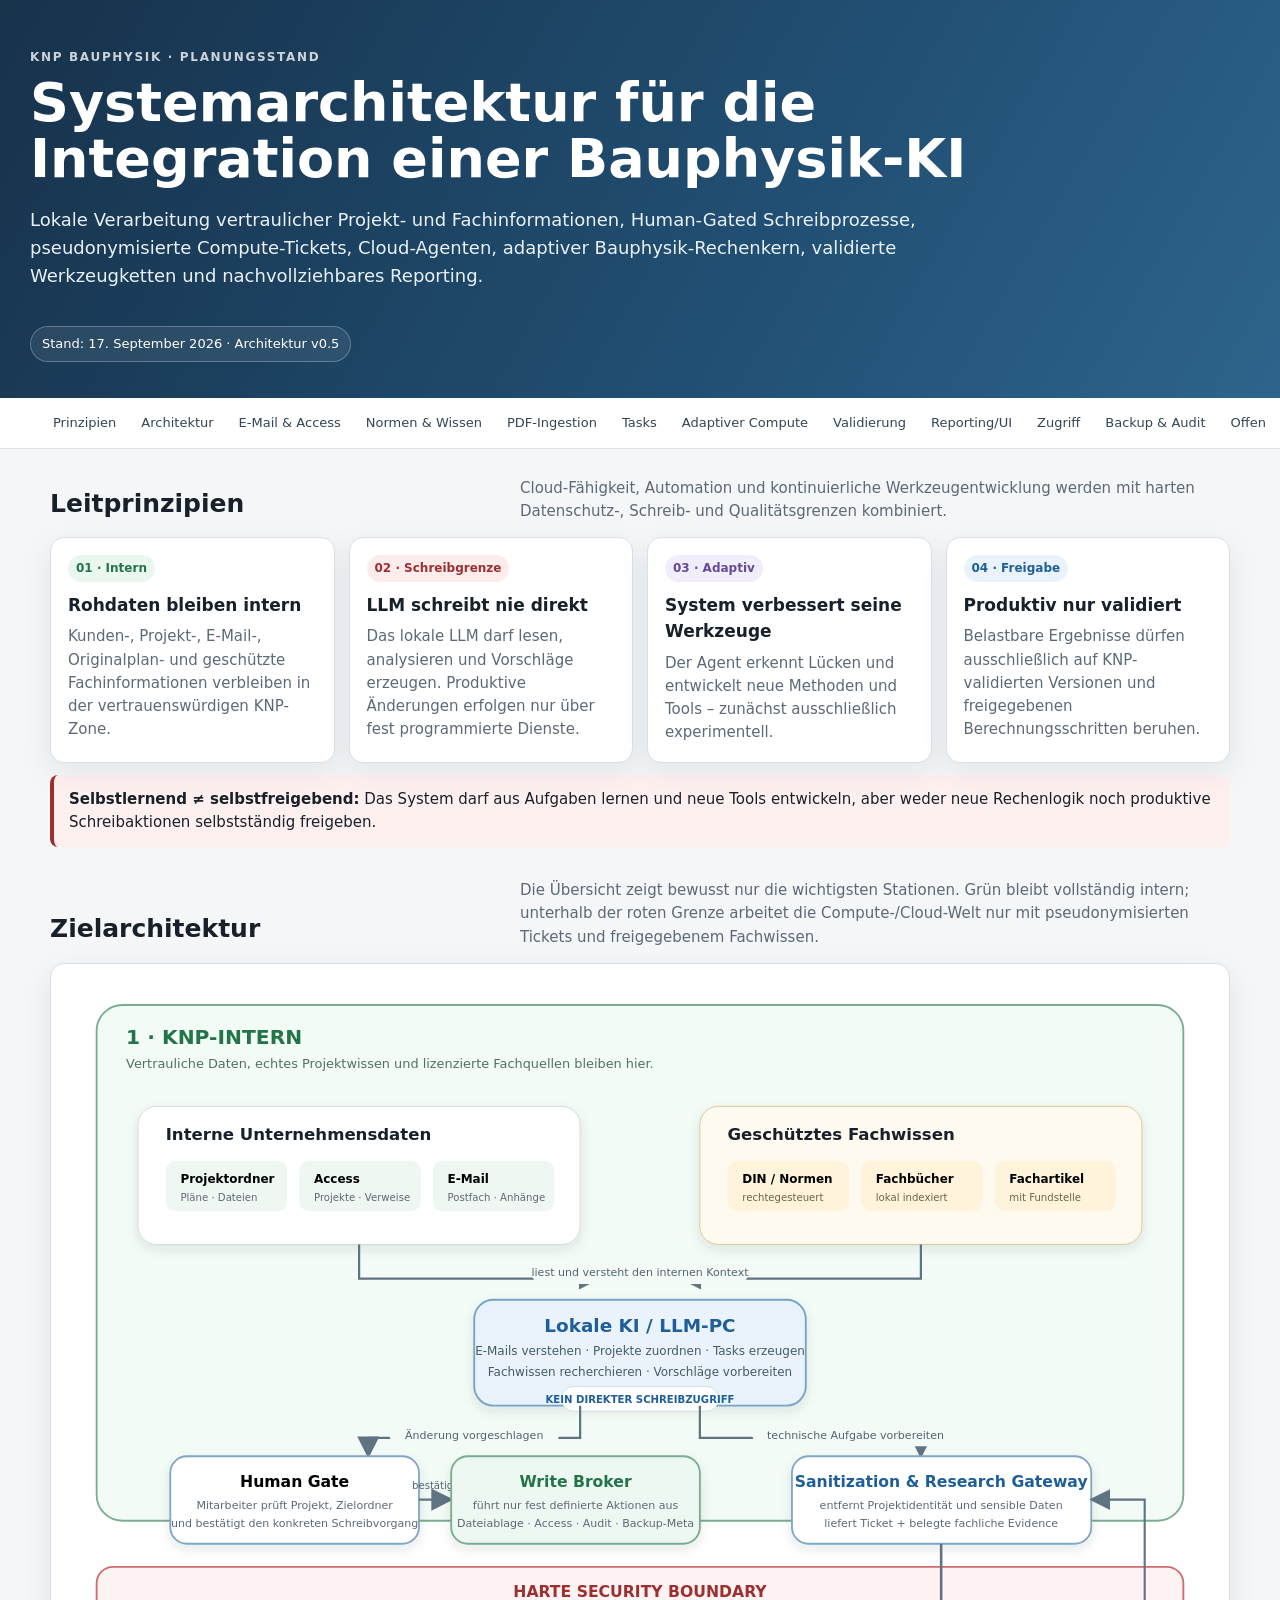
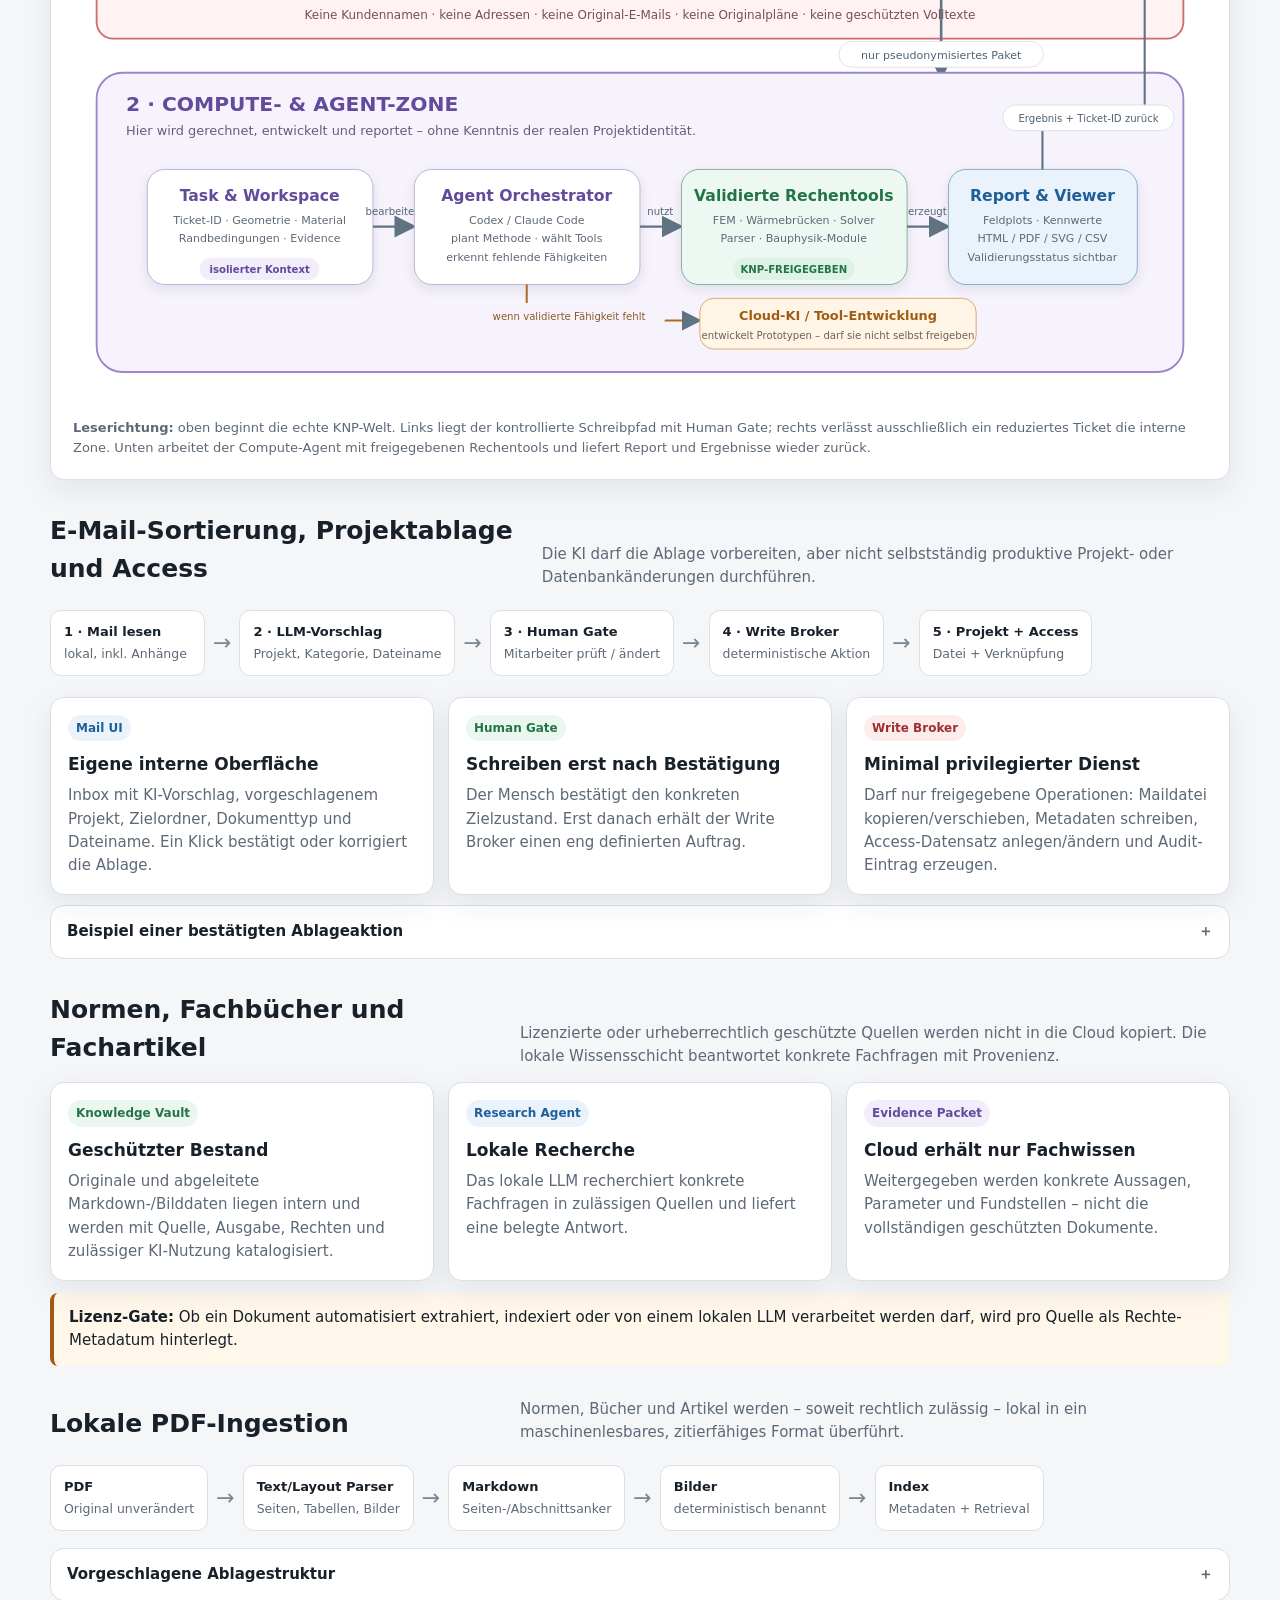
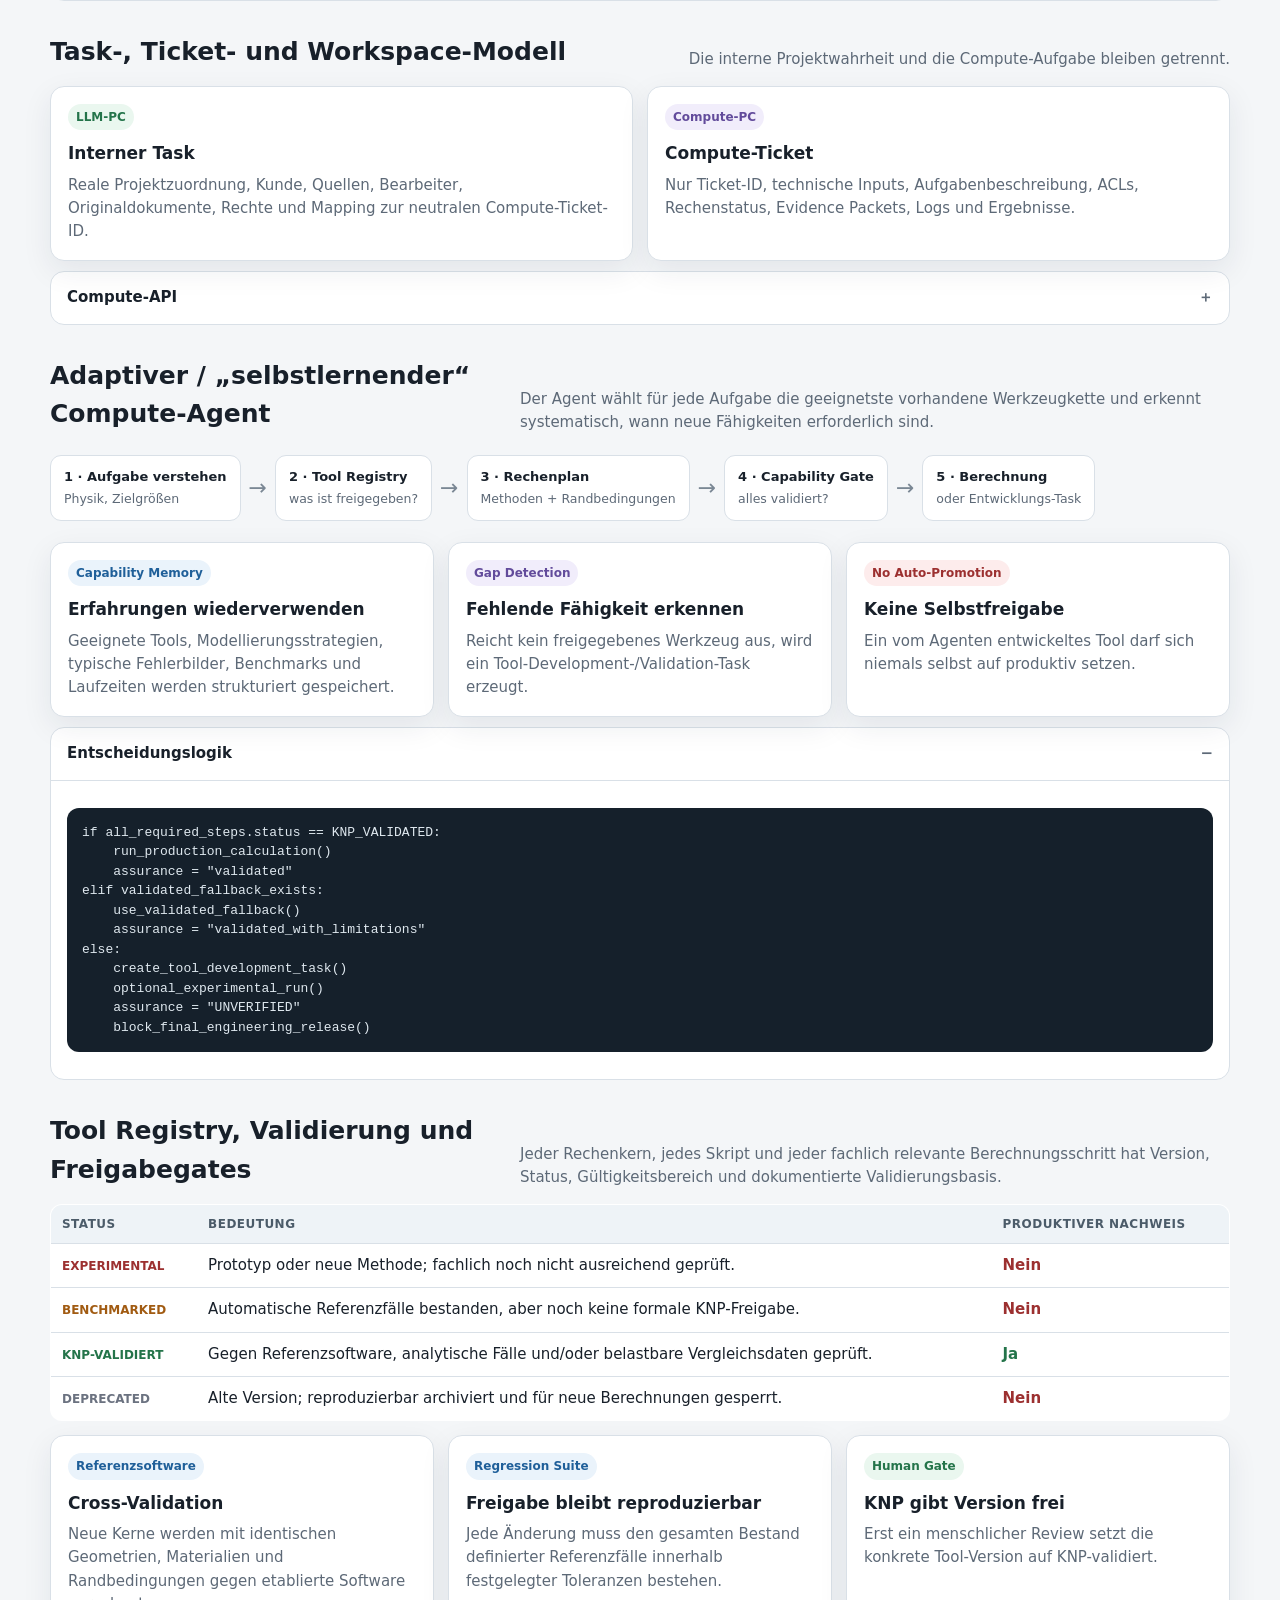
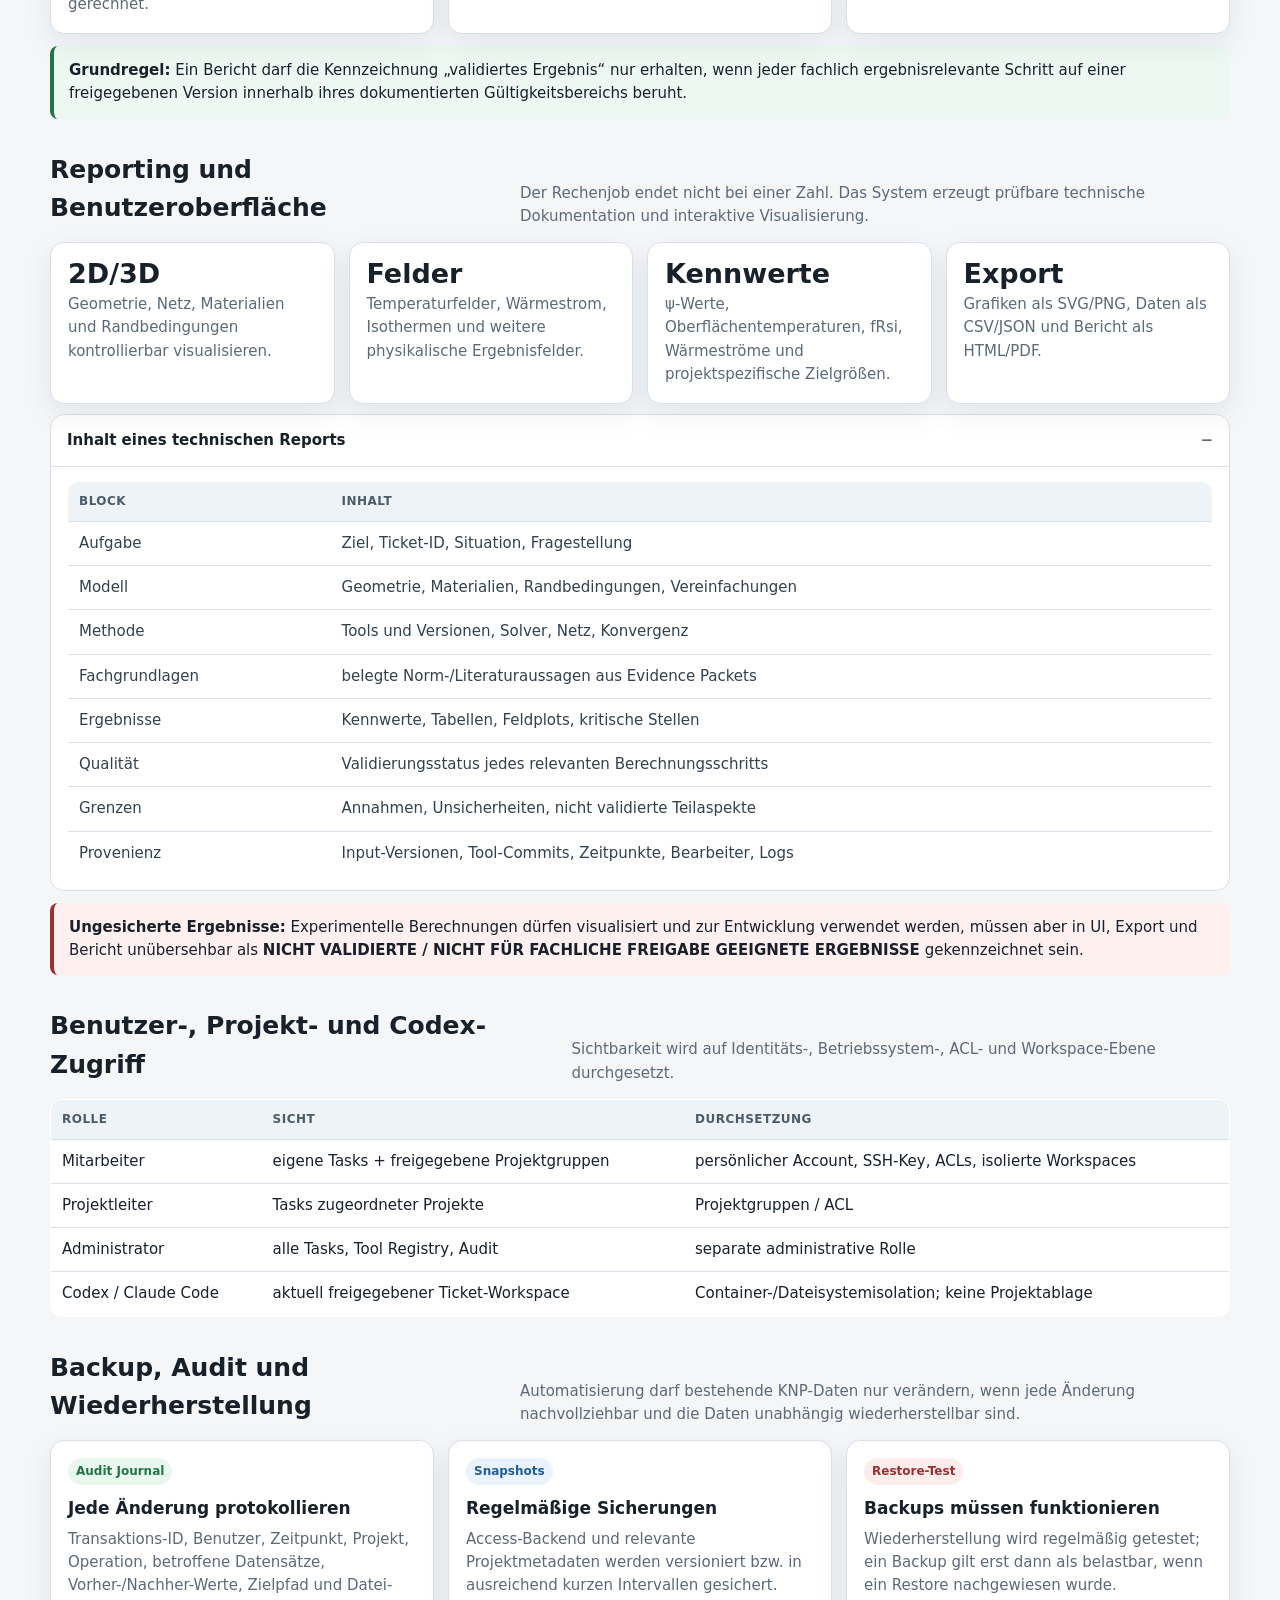
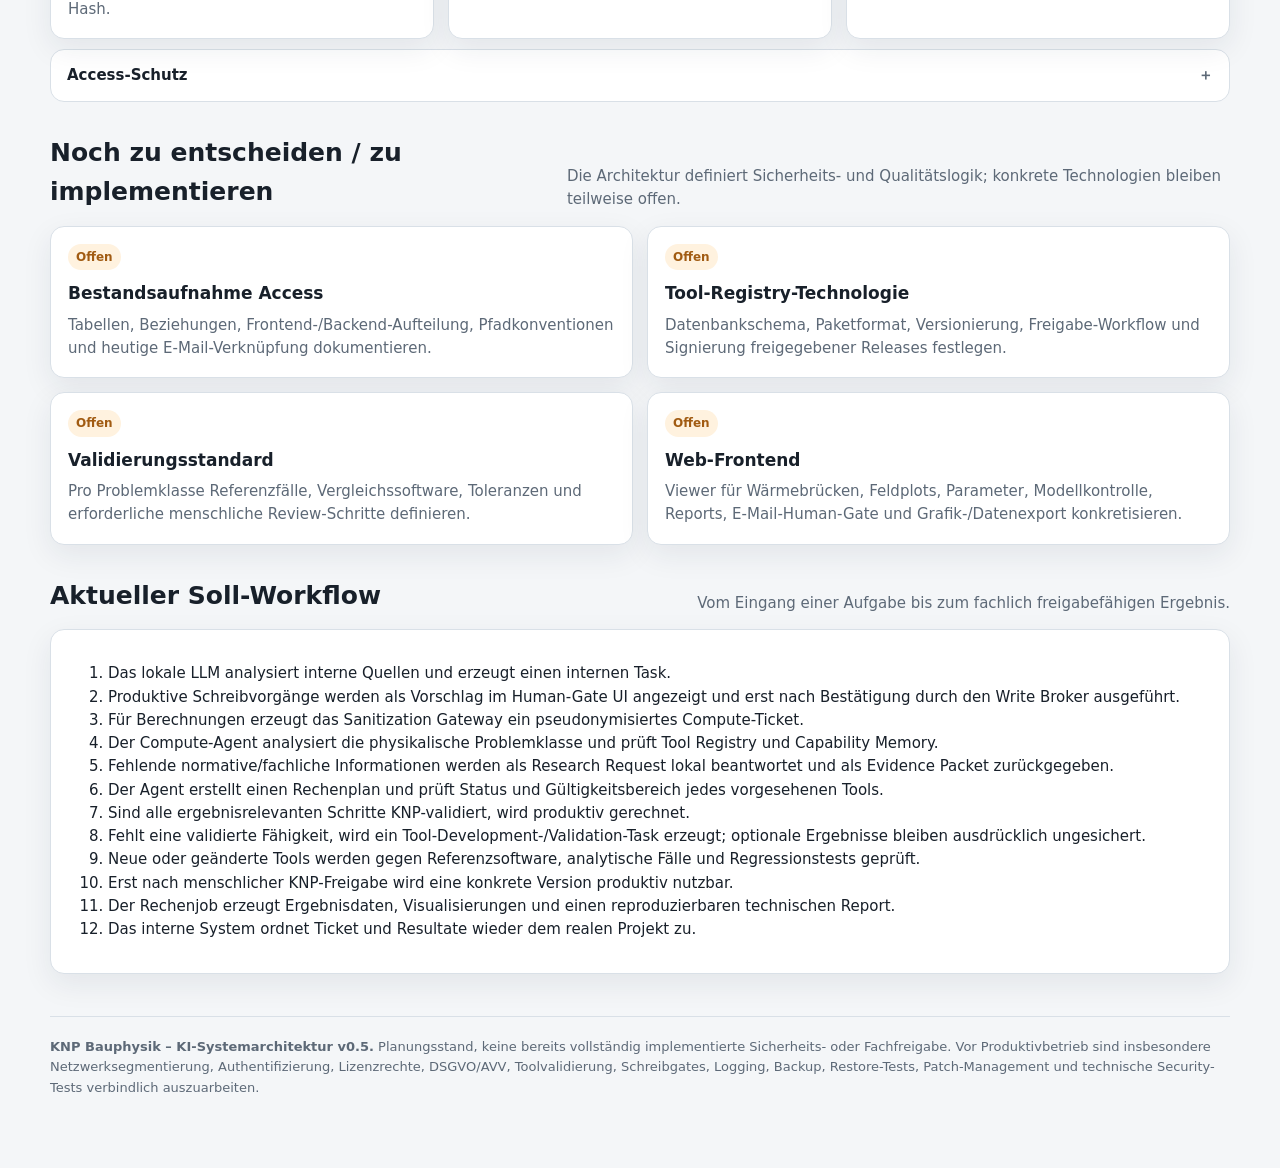
==== commit 84e34457: "Redesign KNP target architecture diagram for clarity" ====
--- a/knp-bauphysik-architektur/index.html
+++ b/knp-bauphysik-architektur/index.html
@@ -7,96 +7,177 @@
 <style>
 :root{--bg:#f4f6f8;--surface:#fff;--ink:#18202a;--muted:#5d6977;--line:#d9e0e7;--blue:#1f5f99;--blue2:#eaf3fb;--green:#24744a;--green2:#eaf7ef;--orange:#a15b12;--orange2:#fff2df;--red:#9c3030;--red2:#fdecec;--purple:#624b9b;--purple2:#f1edfb;--shadow:0 10px 30px rgba(26,42,58,.08)}
 *{box-sizing:border-box}html{scroll-behavior:smooth}body{margin:0;background:var(--bg);color:var(--ink);font:15px/1.55 system-ui,-apple-system,BlinkMacSystemFont,"Segoe UI",sans-serif}a{color:var(--blue)}
-header{background:linear-gradient(120deg,#17324b,#214f73 60%,#2e648b);color:#fff;padding:48px 20px 36px}.wrap{max-width:1180px;margin:auto}.eyebrow{font-size:12px;letter-spacing:.14em;text-transform:uppercase;opacity:.78;font-weight:700}h1{font-size:clamp(30px,5vw,54px);line-height:1.05;margin:8px 0 14px;max-width:940px}.lead{font-size:18px;max-width:970px;color:#e9f1f7}.stamp{display:inline-block;margin-top:18px;padding:7px 11px;border:1px solid rgba(255,255,255,.25);border-radius:999px;font-size:13px;background:rgba(255,255,255,.08)}
+header{background:linear-gradient(120deg,#17324b,#214f73 60%,#2e648b);color:#fff;padding:48px 20px 36px}.wrap{max-width:1220px;margin:auto}.eyebrow{font-size:12px;letter-spacing:.14em;text-transform:uppercase;opacity:.78;font-weight:700}h1{font-size:clamp(30px,5vw,54px);line-height:1.05;margin:8px 0 14px;max-width:950px}.lead{font-size:18px;max-width:980px;color:#e9f1f7}.stamp{display:inline-block;margin-top:18px;padding:7px 11px;border:1px solid rgba(255,255,255,.25);border-radius:999px;font-size:13px;background:rgba(255,255,255,.08)}
 nav{position:sticky;top:0;z-index:10;background:rgba(255,255,255,.96);backdrop-filter:blur(10px);border-bottom:1px solid var(--line);overflow:auto;white-space:nowrap}nav .wrap{display:flex;gap:7px;padding:9px 14px}nav a{text-decoration:none;color:#334454;padding:6px 9px;border-radius:8px;font-size:13px}nav a:hover{background:#eef3f7}
-main{padding:28px 20px 70px}section{margin:0 0 30px}.section-title{display:flex;align-items:flex-end;justify-content:space-between;gap:16px;margin-bottom:14px}.section-title h2{margin:0;font-size:25px}.section-title p{margin:0;color:var(--muted);max-width:700px}.grid{display:grid;gap:14px}.g2{grid-template-columns:repeat(2,minmax(0,1fr))}.g3{grid-template-columns:repeat(3,minmax(0,1fr))}.g4{grid-template-columns:repeat(4,minmax(0,1fr))}@media(max-width:900px){.g4,.g3{grid-template-columns:repeat(2,1fr)}}@media(max-width:650px){.g2,.g3,.g4{grid-template-columns:1fr}}
+main{padding:28px 20px 70px}section{margin:0 0 32px}.section-title{display:flex;align-items:flex-end;justify-content:space-between;gap:16px;margin-bottom:14px}.section-title h2{margin:0;font-size:25px}.section-title p{margin:0;color:var(--muted);max-width:710px}.grid{display:grid;gap:14px}.g2{grid-template-columns:repeat(2,minmax(0,1fr))}.g3{grid-template-columns:repeat(3,minmax(0,1fr))}.g4{grid-template-columns:repeat(4,minmax(0,1fr))}@media(max-width:900px){.g4,.g3{grid-template-columns:repeat(2,1fr)}}@media(max-width:650px){.g2,.g3,.g4{grid-template-columns:1fr}}
 .card,.diagram,details{background:var(--surface);border:1px solid var(--line);border-radius:14px;box-shadow:var(--shadow)}.card{padding:17px}.card h3{margin:0 0 7px;font-size:17px}.card p{margin:0;color:var(--muted)}.tag{display:inline-flex;align-items:center;gap:6px;font-size:12px;font-weight:700;border-radius:999px;padding:4px 8px;margin-bottom:10px}.trusted{background:var(--green2);color:var(--green)}.boundary{background:var(--red2);color:var(--red)}.compute{background:var(--purple2);color:var(--purple)}.service{background:var(--blue2);color:var(--blue)}.pending{background:var(--orange2);color:var(--orange)}
-.diagram{padding:16px;overflow:auto}.diagram svg{display:block;width:100%;min-width:940px;height:auto}.flow{display:flex;align-items:stretch;gap:8px;overflow:auto;padding:7px 0}.node{min-width:155px;padding:11px 13px;border:1px solid var(--line);border-radius:11px;background:#fff}.arrow{display:flex;align-items:center;font-size:22px;color:#7a8794}.node b{display:block;font-size:13px}.node small{display:block;color:var(--muted);margin-top:2px}
+.diagram{padding:18px;overflow:auto}.diagram svg{display:block;width:100%;min-width:1000px;height:auto}.diagram-note{margin:14px 4px 2px;color:var(--muted);font-size:13px}.flow{display:flex;align-items:stretch;gap:8px;overflow:auto;padding:7px 0}.node{min-width:155px;padding:11px 13px;border:1px solid var(--line);border-radius:11px;background:#fff}.arrow{display:flex;align-items:center;font-size:22px;color:#7a8794}.node b{display:block;font-size:13px}.node small{display:block;color:var(--muted);margin-top:2px}
 table{width:100%;border-collapse:collapse;background:#fff;border:1px solid var(--line);border-radius:12px;overflow:hidden}th,td{text-align:left;padding:10px 11px;border-bottom:1px solid var(--line);vertical-align:top}th{background:#eef3f7;font-size:12px;text-transform:uppercase;letter-spacing:.04em;color:#4b5b69}tr:last-child td{border-bottom:0}.yes{color:var(--green);font-weight:700}.no{color:var(--red);font-weight:700}.limited{color:var(--orange);font-weight:700}
 details{margin:10px 0;box-shadow:none}summary{cursor:pointer;font-weight:700;padding:14px 16px;list-style:none}summary::-webkit-details-marker{display:none}summary:after{content:"＋";float:right;color:var(--muted)}details[open] summary:after{content:"−"}.detail-body{border-top:1px solid var(--line);padding:14px 16px;color:#33414e}.detail-body p:first-child{margin-top:0}.detail-body p:last-child{margin-bottom:0}code{background:#eef2f5;padding:2px 5px;border-radius:5px;font-size:.92em}.code{background:#15202b;color:#dfe8ef;border-radius:12px;padding:15px;overflow:auto;font:13px/1.5 ui-monospace,SFMono-Regular,Menlo,Consolas,monospace;white-space:pre}.callout{border-left:4px solid var(--blue);background:#edf5fb;padding:13px 15px;border-radius:8px;margin:12px 0}.warn{border-left-color:var(--red);background:#fff0f0}.decision{border-left-color:var(--green);background:#eef8f2}.license{border-left-color:var(--orange);background:#fff7e9}.pillrow{display:flex;gap:7px;flex-wrap:wrap}.pill{font-size:12px;border:1px solid var(--line);background:#fff;padding:4px 8px;border-radius:999px}.num{font-size:27px;font-weight:800;line-height:1;margin-bottom:6px}.muted{color:var(--muted)}.footer{margin-top:42px;padding-top:20px;border-top:1px solid var(--line);color:var(--muted);font-size:13px}.status{font-weight:800;font-size:12px;text-transform:uppercase}.s-exp{color:#9c3030}.s-bench{color:#a15b12}.s-val{color:#24744a}.s-dep{color:#6b7280}
 </style>
 </head>
 <body>
-<header><div class="wrap"><div class="eyebrow">KNP Bauphysik · Planungsstand</div><h1>Systemarchitektur für die Integration einer Bauphysik-KI</h1><p class="lead">Lokale Verarbeitung vertraulicher Projekt- und Fachinformationen, Human-Gated Schreibprozesse, pseudonymisierte Compute-Tickets, Cloud-Agenten, adaptiver Bauphysik-Rechenkern, validierte Werkzeugketten und nachvollziehbares Reporting.</p><span class="stamp">Stand: 17. September 2026 · Architektur v0.4</span></div></header>
-<nav><div class="wrap"><a href="#prinzipien">Prinzipien</a><a href="#architektur">Architektur</a><a href="#mail">E-Mail & Access</a><a href="#wissen">Normen & Wissen</a><a href="#ingestion">PDF-Ingestion</a><a href="#tasks">Tasks</a><a href="#adaptive">Adaptiver Compute</a><a href="#validation">Validierung</a><a href="#reporting">Reporting/UI</a><a href="#zugriff">Zugriff</a><a href="#offen">Offen</a></div></nav>
+<header><div class="wrap"><div class="eyebrow">KNP Bauphysik · Planungsstand</div><h1>Systemarchitektur für die Integration einer Bauphysik-KI</h1><p class="lead">Lokale Verarbeitung vertraulicher Projekt- und Fachinformationen, Human-Gated Schreibprozesse, pseudonymisierte Compute-Tickets, Cloud-Agenten, adaptiver Bauphysik-Rechenkern, validierte Werkzeugketten und nachvollziehbares Reporting.</p><span class="stamp">Stand: 17. September 2026 · Architektur v0.5</span></div></header>
+<nav><div class="wrap"><a href="#prinzipien">Prinzipien</a><a href="#architektur">Architektur</a><a href="#mail">E-Mail & Access</a><a href="#wissen">Normen & Wissen</a><a href="#ingestion">PDF-Ingestion</a><a href="#tasks">Tasks</a><a href="#adaptive">Adaptiver Compute</a><a href="#validation">Validierung</a><a href="#reporting">Reporting/UI</a><a href="#zugriff">Zugriff</a><a href="#backup">Backup & Audit</a><a href="#offen">Offen</a></div></nav>
 <main class="wrap">
 
 <section id="prinzipien"><div class="section-title"><h2>Leitprinzipien</h2><p>Cloud-Fähigkeit, Automation und kontinuierliche Werkzeugentwicklung werden mit harten Datenschutz-, Schreib- und Qualitätsgrenzen kombiniert.</p></div><div class="grid g4">
 <div class="card"><span class="tag trusted">01 · Intern</span><h3>Rohdaten bleiben intern</h3><p>Kunden-, Projekt-, E-Mail-, Originalplan- und geschützte Fachinformationen verbleiben in der vertrauenswürdigen KNP-Zone.</p></div>
-<div class="card"><span class="tag boundary">02 · Schreibgrenze</span><h3>LLM schreibt nie direkt</h3><p>Das lokale LLM darf lesen, analysieren und Vorschläge erzeugen. Produktive Änderungen an Projektablage oder Access erfolgen ausschließlich über freigegebene Dienste.</p></div>
+<div class="card"><span class="tag boundary">02 · Schreibgrenze</span><h3>LLM schreibt nie direkt</h3><p>Das lokale LLM darf lesen, analysieren und Vorschläge erzeugen. Produktive Änderungen erfolgen nur über fest programmierte Dienste.</p></div>
 <div class="card"><span class="tag compute">03 · Adaptiv</span><h3>System verbessert seine Werkzeuge</h3><p>Der Agent erkennt Lücken und entwickelt neue Methoden und Tools – zunächst ausschließlich experimentell.</p></div>
 <div class="card"><span class="tag service">04 · Freigabe</span><h3>Produktiv nur validiert</h3><p>Belastbare Ergebnisse dürfen ausschließlich auf KNP-validierten Versionen und freigegebenen Berechnungsschritten beruhen.</p></div></div>
 <div class="callout warn"><b>Selbstlernend ≠ selbstfreigebend:</b> Das System darf aus Aufgaben lernen und neue Tools entwickeln, aber weder neue Rechenlogik noch produktive Schreibaktionen selbstständig freigeben.</div></section>
 
-<section id="architektur"><div class="section-title"><h2>Zielarchitektur</h2><p>Intern gibt es zwei getrennte kontrollierte Übergänge: einen <b>Sanitization Gateway</b> Richtung Compute/Cloud und einen <b>privilegierten Write Broker</b> für echte KNP-Daten.</p></div><div class="diagram"><svg viewBox="0 0 1180 790" role="img" aria-label="KNP KI Systemarchitektur">
-<defs><marker id="a" markerWidth="8" markerHeight="8" refX="7" refY="4" orient="auto"><path d="M0,0 L8,4 L0,8 z" fill="#526372"/></marker></defs>
-<rect x="20" y="25" width="1140" height="335" rx="18" fill="#f0faf4" stroke="#82ba98" stroke-width="2"/><text x="42" y="58" font-size="18" font-weight="700" fill="#24744a">VERTRAUENSWÜRDIGE KNP-ZONE</text>
-<rect x="45" y="90" width="200" height="115" rx="13" fill="white" stroke="#b7c5cf"/><text x="65" y="120" font-weight="700">Datenserver</text><text x="65" y="145" font-size="13" fill="#5d6977">Projektordner · Archive</text><text x="65" y="169" font-size="13" fill="#9c3030">kein direkter Agent-Write</text>
-<rect x="275" y="90" width="210" height="115" rx="13" fill="white" stroke="#b7c5cf"/><text x="295" y="120" font-weight="700">Access-Projektdatenbank</text><text x="295" y="145" font-size="13" fill="#5d6977">Projekte · Mail-Verweise</text><text x="295" y="169" font-size="13" fill="#9c3030">nur Write Broker schreibt</text>
-<rect x="515" y="90" width="205" height="115" rx="13" fill="white" stroke="#b7c5cf"/><text x="535" y="120" font-weight="700">LLM-PC lokal</text><text x="535" y="145" font-size="13" fill="#5d6977">Mailanalyse · Task-DB</text><text x="535" y="169" font-size="13" fill="#24744a">Projekt-/Kontextwissen</text>
-<rect x="750" y="90" width="190" height="115" rx="13" fill="#fff8ec" stroke="#d6aa70"/><text x="770" y="120" font-weight="700">Knowledge Vault</text><text x="770" y="145" font-size="13" fill="#5d6977">Normen · Bücher · Artikel</text><text x="770" y="169" font-size="13" fill="#a15b12">rechtegesteuert</text>
-<rect x="970" y="90" width="160" height="115" rx="13" fill="white" stroke="#b7c5cf"/><text x="990" y="120" font-weight="700">Gateway</text><text x="990" y="145" font-size="13" fill="#5d6977">sanitizen</text><text x="990" y="169" font-size="13" fill="#1f5f99">Compute-Übergang</text>
-<rect x="365" y="235" width="240" height="90" rx="13" fill="#eaf3fb" stroke="#82a9c9"/><text x="385" y="265" font-weight="700">Human-Gate UI</text><text x="385" y="289" font-size="13" fill="#5d6977">Mail lesen · Vorschlag prüfen</text><text x="385" y="310" font-size="13" fill="#1f5f99">Projekt wählen · Ablage bestätigen</text>
-<rect x="650" y="235" width="240" height="90" rx="13" fill="#eef8f2" stroke="#82ba98"/><text x="670" y="265" font-weight="700">Privileged Write Broker</text><text x="670" y="289" font-size="13" fill="#5d6977">feste Operationen · kein LLM</text><text x="670" y="310" font-size="13" fill="#24744a">Transaktion + Audit + Rollback-Meta</text>
-<line x1="605" y1="280" x2="645" y2="280" stroke="#526372" stroke-width="2" marker-end="url(#a)"/><line x1="770" y1="235" x2="770" y2="210" stroke="#526372" stroke-width="2"/><line x1="770" y1="210" x2="380" y2="210" stroke="#526372" stroke-width="2"/><line x1="380" y1="210" x2="380" y2="205" stroke="#526372" stroke-width="2"/>
-<line x1="650" y1="270" x2="490" y2="170" stroke="#526372" stroke-width="2"/><line x1="650" y1="290" x2="240" y2="170" stroke="#526372" stroke-width="2"/>
-<line x1="20" y1="405" x2="1160" y2="405" stroke="#c33f3f" stroke-width="4" stroke-dasharray="10 8"/><text x="36" y="390" font-size="15" font-weight="700" fill="#9c3030">HARTE SECURITY BOUNDARY · keine Originalprojekte / keine geschützten Quelldokumente</text>
-<rect x="20" y="450" width="1140" height="290" rx="18" fill="#f6f2fc" stroke="#9d86cb" stroke-width="2"/><text x="42" y="483" font-size="18" font-weight="700" fill="#624b9b">COMPUTE- / AGENT-ZONE</text>
-<rect x="55" y="525" width="205" height="145" rx="13" fill="white" stroke="#b7c5cf"/><text x="75" y="555" font-weight="700">Compute-Task-DB</text><text x="75" y="580" font-size="13" fill="#5d6977">Tickets · technische Inputs</text><text x="75" y="604" font-size="13" fill="#5d6977">Status · Resultate</text><text x="75" y="628" font-size="13" fill="#9c3030">keine Projektzuordnung</text>
-<rect x="300" y="525" width="220" height="145" rx="13" fill="white" stroke="#b7c5cf"/><text x="320" y="555" font-weight="700">Agent Orchestrator</text><text x="320" y="580" font-size="13" fill="#5d6977">Codex / Claude Code</text><text x="320" y="604" font-size="13" fill="#5d6977">Planung · Toolwahl</text><text x="320" y="628" font-size="13" fill="#624b9b">isolierter Workspace</text>
-<rect x="560" y="525" width="220" height="145" rx="13" fill="white" stroke="#b7c5cf"/><text x="580" y="555" font-weight="700">Tool Registry</text><text x="580" y="580" font-size="13" fill="#5d6977">FEM · Wärmebrücken</text><text x="580" y="604" font-size="13" fill="#5d6977">Parser · Solver · Utilities</text><text x="580" y="628" font-size="13" fill="#24744a">Version + Freigabestatus</text>
-<rect x="820" y="525" width="285" height="145" rx="13" fill="#fff6e9" stroke="#d6aa70"/><text x="840" y="555" font-weight="700">Cloud-KI / Entwicklung</text><text x="840" y="580" font-size="13" fill="#5d6977">Analyse · Codeentwicklung</text><text x="840" y="604" font-size="13" fill="#5d6977">nur Tickets / Evidence</text><text x="840" y="628" font-size="13" fill="#9c3030">keine automatische Freigabe</text>
-<line x1="260" y1="597" x2="295" y2="597" stroke="#526372" stroke-width="2" marker-end="url(#a)"/><line x1="520" y1="597" x2="555" y2="597" stroke="#526372" stroke-width="2" marker-end="url(#a)"/><line x1="780" y1="597" x2="815" y2="597" stroke="#526372" stroke-width="2" marker-end="url(#a)"/>
-</svg></div></section>
+<section id="architektur"><div class="section-title"><h2>Zielarchitektur</h2><p>Die Übersicht zeigt bewusst nur die wichtigsten Stationen. Grün bleibt vollständig intern; unterhalb der roten Grenze arbeitet die Compute-/Cloud-Welt nur mit pseudonymisierten Tickets und freigegebenem Fachwissen.</p></div>
+<div class="diagram">
+<svg viewBox="0 0 1240 1110" role="img" aria-label="KNP Zielarchitektur – verständliche Übersicht">
+<defs>
+<marker id="arrow" markerWidth="10" markerHeight="10" refX="9" refY="5" orient="auto"><path d="M0,0 L10,5 L0,10 z" fill="#607382"/></marker>
+<filter id="shadow" x="-20%" y="-20%" width="140%" height="140%"><feDropShadow dx="0" dy="5" stdDeviation="6" flood-color="#1b2a38" flood-opacity=".10"/></filter>
+</defs>
+
+<!-- INTERNAL ZONE -->
+<rect x="30" y="25" width="1180" height="560" rx="28" fill="#f3fbf6" stroke="#79ad8d" stroke-width="2"/>
+<text x="62" y="67" font-size="22" font-weight="800" fill="#24744a">1 · KNP-INTERN</text>
+<text x="62" y="93" font-size="14" fill="#537062">Vertrauliche Daten, echtes Projektwissen und lizenzierte Fachquellen bleiben hier.</text>
+
+<!-- source groups -->
+<rect x="75" y="135" width="480" height="150" rx="20" fill="#fff" stroke="#cfd9d3" filter="url(#shadow)"/>
+<text x="105" y="172" font-size="18" font-weight="750" fill="#18202a">Interne Unternehmensdaten</text>
+<rect x="105" y="194" width="132" height="55" rx="11" fill="#eef7f1"/><text x="121" y="218" font-size="13" font-weight="700">Projektordner</text><text x="121" y="238" font-size="11" fill="#5d6977">Pläne · Dateien</text>
+<rect x="250" y="194" width="132" height="55" rx="11" fill="#eef7f1"/><text x="266" y="218" font-size="13" font-weight="700">Access</text><text x="266" y="238" font-size="11" fill="#5d6977">Projekte · Verweise</text>
+<rect x="395" y="194" width="132" height="55" rx="11" fill="#eef7f1"/><text x="411" y="218" font-size="13" font-weight="700">E-Mail</text><text x="411" y="238" font-size="11" fill="#5d6977">Postfach · Anhänge</text>
+
+<rect x="685" y="135" width="480" height="150" rx="20" fill="#fffaf0" stroke="#e0c28e" filter="url(#shadow)"/>
+<text x="715" y="172" font-size="18" font-weight="750" fill="#18202a">Geschütztes Fachwissen</text>
+<rect x="715" y="194" width="132" height="55" rx="11" fill="#fff3dc"/><text x="731" y="218" font-size="13" font-weight="700">DIN / Normen</text><text x="731" y="238" font-size="11" fill="#6d6250">rechtegesteuert</text>
+<rect x="860" y="194" width="132" height="55" rx="11" fill="#fff3dc"/><text x="876" y="218" font-size="13" font-weight="700">Fachbücher</text><text x="876" y="238" font-size="11" fill="#6d6250">lokal indexiert</text>
+<rect x="1005" y="194" width="132" height="55" rx="11" fill="#fff3dc"/><text x="1021" y="218" font-size="13" font-weight="700">Fachartikel</text><text x="1021" y="238" font-size="11" fill="#6d6250">mit Fundstelle</text>
+
+<!-- arrows to local AI -->
+<path d="M315 285 V322 H575" fill="none" stroke="#607382" stroke-width="2.4" marker-end="url(#arrow)"/>
+<path d="M925 285 V322 H665" fill="none" stroke="#607382" stroke-width="2.4" marker-end="url(#arrow)"/>
+<rect x="502" y="301" width="236" height="27" rx="13" fill="#f3fbf6"/><text x="620" y="319" text-anchor="middle" font-size="12" fill="#526372">liest und versteht den internen Kontext</text>
+
+<!-- local AI -->
+<rect x="440" y="345" width="360" height="115" rx="21" fill="#eaf3fb" stroke="#76a3c7" stroke-width="2" filter="url(#shadow)"/>
+<text x="620" y="380" text-anchor="middle" font-size="20" font-weight="800" fill="#1f5f99">Lokale KI / LLM-PC</text>
+<text x="620" y="405" text-anchor="middle" font-size="13" fill="#465a6a">E-Mails verstehen · Projekte zuordnen · Tasks erzeugen</text>
+<text x="620" y="428" text-anchor="middle" font-size="13" fill="#465a6a">Fachwissen recherchieren · Vorschläge vorbereiten</text>
+<rect x="535" y="439" width="170" height="27" rx="13" fill="#fff" stroke="#cddde9"/><text x="620" y="457" text-anchor="middle" font-size="11" font-weight="700" fill="#1f5f99">KEIN DIREKTER SCHREIBZUGRIFF</text>
+
+<!-- branches -->
+<path d="M555 460 V495 H325 V515" fill="none" stroke="#607382" stroke-width="2.4" marker-end="url(#arrow)"/>
+<path d="M685 460 V495 H925 V515" fill="none" stroke="#607382" stroke-width="2.4" marker-end="url(#arrow)"/>
+<rect x="348" y="478" width="184" height="26" rx="13" fill="#f3fbf6"/><text x="440" y="496" text-anchor="middle" font-size="12" fill="#526372">Änderung vorgeschlagen</text>
+<rect x="742" y="478" width="224" height="26" rx="13" fill="#f3fbf6"/><text x="854" y="496" text-anchor="middle" font-size="12" fill="#526372">technische Aufgabe vorbereiten</text>
+
+<!-- human gate -->
+<rect x="110" y="515" width="270" height="95" rx="18" fill="#fff" stroke="#7fa8c7" stroke-width="2" filter="url(#shadow)"/>
+<text x="245" y="548" text-anchor="middle" font-size="17" font-weight="800">Human Gate</text>
+<text x="245" y="572" text-anchor="middle" font-size="12" fill="#5d6977">Mitarbeiter prüft Projekt, Zielordner</text>
+<text x="245" y="592" text-anchor="middle" font-size="12" fill="#5d6977">und bestätigt den konkreten Schreibvorgang</text>
+
+<path d="M380 562 H415" fill="none" stroke="#607382" stroke-width="2.4" marker-end="url(#arrow)"/>
+<text x="397" y="550" text-anchor="middle" font-size="11" fill="#526372">bestätigt</text>
+
+<rect x="415" y="515" width="270" height="95" rx="18" fill="#eef8f2" stroke="#79ad8d" stroke-width="2" filter="url(#shadow)"/>
+<text x="550" y="548" text-anchor="middle" font-size="17" font-weight="800" fill="#24744a">Write Broker</text>
+<text x="550" y="572" text-anchor="middle" font-size="12" fill="#5d6977">führt nur fest definierte Aktionen aus</text>
+<text x="550" y="592" text-anchor="middle" font-size="12" fill="#5d6977">Dateiablage · Access · Audit · Backup-Meta</text>
+
+<!-- sanitization gateway -->
+<rect x="785" y="515" width="325" height="95" rx="18" fill="#fff" stroke="#7fa8c7" stroke-width="2" filter="url(#shadow)"/>
+<text x="947" y="548" text-anchor="middle" font-size="17" font-weight="800" fill="#1f5f99">Sanitization & Research Gateway</text>
+<text x="947" y="572" text-anchor="middle" font-size="12" fill="#5d6977">entfernt Projektidentität und sensible Daten</text>
+<text x="947" y="592" text-anchor="middle" font-size="12" fill="#5d6977">liefert Ticket + belegte fachliche Evidence</text>
+
+<!-- SECURITY BAND -->
+<rect x="30" y="635" width="1180" height="78" rx="18" fill="#fff2f2" stroke="#cf6d6d" stroke-width="2"/>
+<text x="620" y="668" text-anchor="middle" font-size="17" font-weight="800" fill="#9c3030">HARTE SECURITY BOUNDARY</text>
+<text x="620" y="692" text-anchor="middle" font-size="13" fill="#775050">Keine Kundennamen · keine Adressen · keine Original-E-Mails · keine Originalpläne · keine geschützten Volltexte</text>
+
+<path d="M947 610 V755" fill="none" stroke="#607382" stroke-width="2.8" marker-end="url(#arrow)"/>
+<rect x="836" y="716" width="222" height="28" rx="14" fill="#fff" stroke="#d9e0e7"/><text x="947" y="735" text-anchor="middle" font-size="12" fill="#526372">nur pseudonymisiertes Paket</text>
+
+<!-- COMPUTE ZONE -->
+<rect x="30" y="750" width="1180" height="325" rx="28" fill="#f7f3fd" stroke="#9d86cb" stroke-width="2"/>
+<text x="62" y="792" font-size="22" font-weight="800" fill="#624b9b">2 · COMPUTE- & AGENT-ZONE</text>
+<text x="62" y="818" font-size="14" fill="#665c7c">Hier wird gerechnet, entwickelt und reportet – ohne Kenntnis der realen Projektidentität.</text>
+
+<rect x="85" y="855" width="245" height="125" rx="19" fill="#fff" stroke="#b9acd5" filter="url(#shadow)"/>
+<text x="207" y="889" text-anchor="middle" font-size="17" font-weight="800" fill="#624b9b">Task & Workspace</text>
+<text x="207" y="914" text-anchor="middle" font-size="12" fill="#5d6977">Ticket-ID · Geometrie · Material</text>
+<text x="207" y="934" text-anchor="middle" font-size="12" fill="#5d6977">Randbedingungen · Evidence</text>
+<rect x="142" y="951" width="130" height="24" rx="12" fill="#f1edfb"/><text x="207" y="968" text-anchor="middle" font-size="11" font-weight="700" fill="#624b9b">isolierter Kontext</text>
+
+<path d="M330 917 H375" fill="none" stroke="#607382" stroke-width="2.4" marker-end="url(#arrow)"/>
+<text x="352" y="904" text-anchor="middle" font-size="11" fill="#526372">bearbeiten</text>
+
+<rect x="375" y="855" width="245" height="125" rx="19" fill="#fff" stroke="#b9acd5" filter="url(#shadow)"/>
+<text x="497" y="889" text-anchor="middle" font-size="17" font-weight="800" fill="#624b9b">Agent Orchestrator</text>
+<text x="497" y="914" text-anchor="middle" font-size="12" fill="#5d6977">Codex / Claude Code</text>
+<text x="497" y="934" text-anchor="middle" font-size="12" fill="#5d6977">plant Methode · wählt Tools</text>
+<text x="497" y="954" text-anchor="middle" font-size="12" fill="#5d6977">erkennt fehlende Fähigkeiten</text>
+
+<path d="M620 917 H665" fill="none" stroke="#607382" stroke-width="2.4" marker-end="url(#arrow)"/>
+<text x="642" y="904" text-anchor="middle" font-size="11" fill="#526372">nutzt</text>
+
+<rect x="665" y="855" width="245" height="125" rx="19" fill="#eef8f2" stroke="#79ad8d" filter="url(#shadow)"/>
+<text x="787" y="889" text-anchor="middle" font-size="17" font-weight="800" fill="#24744a">Validierte Rechentools</text>
+<text x="787" y="914" text-anchor="middle" font-size="12" fill="#5d6977">FEM · Wärmebrücken · Solver</text>
+<text x="787" y="934" text-anchor="middle" font-size="12" fill="#5d6977">Parser · Bauphysik-Module</text>
+<rect x="721" y="951" width="132" height="24" rx="12" fill="#dff2e6"/><text x="787" y="968" text-anchor="middle" font-size="11" font-weight="800" fill="#24744a">KNP-FREIGEGEBEN</text>
+
+<path d="M910 917 H955" fill="none" stroke="#607382" stroke-width="2.4" marker-end="url(#arrow)"/>
+<text x="932" y="904" text-anchor="middle" font-size="11" fill="#526372">erzeugt</text>
+
+<rect x="955" y="855" width="205" height="125" rx="19" fill="#eaf3fb" stroke="#7fa8c7" filter="url(#shadow)"/>
+<text x="1057" y="889" text-anchor="middle" font-size="17" font-weight="800" fill="#1f5f99">Report & Viewer</text>
+<text x="1057" y="914" text-anchor="middle" font-size="12" fill="#5d6977">Feldplots · Kennwerte</text>
+<text x="1057" y="934" text-anchor="middle" font-size="12" fill="#5d6977">HTML / PDF / SVG / CSV</text>
+<text x="1057" y="954" text-anchor="middle" font-size="12" fill="#5d6977">Validierungsstatus sichtbar</text>
+
+<!-- development branch -->
+<path d="M497 980 V1019 H685" fill="none" stroke="#b06a22" stroke-width="2.2" marker-end="url(#arrow)"/>
+<rect x="685" y="995" width="300" height="55" rx="15" fill="#fff5e7" stroke="#d9a466"/>
+<text x="835" y="1018" text-anchor="middle" font-size="14" font-weight="800" fill="#a15b12">Cloud-KI / Tool-Entwicklung</text>
+<text x="835" y="1039" text-anchor="middle" font-size="11" fill="#6d6250">entwickelt Prototypen – darf sie nicht selbst freigeben</text>
+<rect x="438" y="1000" width="210" height="27" rx="13" fill="#f7f3fd"/><text x="543" y="1018" text-anchor="middle" font-size="11" fill="#8c5a29">wenn validierte Fähigkeit fehlt</text>
+
+<!-- result return -->
+<path d="M1057 855 V805 H1168 V562 H1110" fill="none" stroke="#607382" stroke-width="2.3" marker-end="url(#arrow)"/>
+<rect x="1014" y="785" width="186" height="28" rx="14" fill="#fff" stroke="#d9e0e7"/><text x="1107" y="804" text-anchor="middle" font-size="11" fill="#526372">Ergebnis + Ticket-ID zurück</text>
+</svg>
+<div class="diagram-note"><b>Leserichtung:</b> oben beginnt die echte KNP-Welt. Links liegt der kontrollierte Schreibpfad mit Human Gate; rechts verlässt ausschließlich ein reduziertes Ticket die interne Zone. Unten arbeitet der Compute-Agent mit freigegebenen Rechentools und liefert Report und Ergebnisse wieder zurück.</div>
+</div>
+</section>
 
 <section id="mail"><div class="section-title"><h2>E-Mail-Sortierung, Projektablage und Access</h2><p>Die KI darf die Ablage vorbereiten, aber nicht selbstständig produktive Projekt- oder Datenbankänderungen durchführen.</p></div>
-<div class="flow"><div class="node"><b>1 · Mail lesen</b><small>lokal, inkl. Anhänge</small></div><div class="arrow">→</div><div class="node"><b>2 · LLM-Vorschlag</b><small>Projekt, Kategorie, Dateiname</small></div><div class="arrow">→</div><div class="node"><b>3 · Human Gate</b><small>Mitarbeiter prüft / ändert</small></div><div class="arrow">→</div><div class="node"><b>4 · Write Broker</b><small>deterministische Aktion</small></div><div class="arrow">→</div><div class="node"><b>5 · Projekt + Access</b><small>Datei + Verknüpfung atomar verwalten</small></div></div>
-<div class="grid g3" style="margin-top:14px">
-<div class="card"><span class="tag service">Mail UI</span><h3>Eigene interne Oberfläche</h3><p>Inbox mit KI-Vorschlag, Trefferwahrscheinlichkeit, vorgeschlagenem Projekt, Zielordner, Dokumenttyp und Dateiname. Ein Klick bestätigt oder korrigiert die Ablage.</p></div>
-<div class="card"><span class="tag trusted">Human Gate</span><h3>Schreiben erst nach Bestätigung</h3><p>Der Mensch bestätigt den konkreten Zielzustand. Erst danach erhält der Write Broker einen eng definierten Auftrag; das LLM besitzt selbst keine Schreibcredentials.</p></div>
-<div class="card"><span class="tag boundary">Write Broker</span><h3>Minimal privilegierter Dienst</h3><p>Darf nur freigegebene Operationen: Maildatei kopieren/verschieben, Metadaten schreiben, Access-Datensatz anlegen/ändern und Audit-Eintrag erzeugen.</p></div></div>
-<details open><summary>Beispiel einer bestätigten Ablageaktion</summary><div class="detail-body"><pre class="code">transaction_id: TX-2026-0917-004182
+<div class="flow"><div class="node"><b>1 · Mail lesen</b><small>lokal, inkl. Anhänge</small></div><div class="arrow">→</div><div class="node"><b>2 · LLM-Vorschlag</b><small>Projekt, Kategorie, Dateiname</small></div><div class="arrow">→</div><div class="node"><b>3 · Human Gate</b><small>Mitarbeiter prüft / ändert</small></div><div class="arrow">→</div><div class="node"><b>4 · Write Broker</b><small>deterministische Aktion</small></div><div class="arrow">→</div><div class="node"><b>5 · Projekt + Access</b><small>Datei + Verknüpfung</small></div></div>
+<div class="grid g3" style="margin-top:14px"><div class="card"><span class="tag service">Mail UI</span><h3>Eigene interne Oberfläche</h3><p>Inbox mit KI-Vorschlag, vorgeschlagenem Projekt, Zielordner, Dokumenttyp und Dateiname. Ein Klick bestätigt oder korrigiert die Ablage.</p></div><div class="card"><span class="tag trusted">Human Gate</span><h3>Schreiben erst nach Bestätigung</h3><p>Der Mensch bestätigt den konkreten Zielzustand. Erst danach erhält der Write Broker einen eng definierten Auftrag.</p></div><div class="card"><span class="tag boundary">Write Broker</span><h3>Minimal privilegierter Dienst</h3><p>Darf nur freigegebene Operationen: Maildatei kopieren/verschieben, Metadaten schreiben, Access-Datensatz anlegen/ändern und Audit-Eintrag erzeugen.</p></div></div>
+<details><summary>Beispiel einer bestätigten Ablageaktion</summary><div class="detail-body"><pre class="code">transaction_id: TX-2026-0917-004182
 actor: user:kai
 source_message_id: &lt;mail-id&gt;
 approved_project_id: P-0241
 actions:
-  - store_email:
-      target: /projekte/P-0241/05_Korrespondenz/2026-09-17_mail.eml
+  - store_email: /projekte/P-0241/05_Korrespondenz/...
   - store_attachments: true
-  - access_link:
-      project_id: P-0241
-      document_type: email
-      path: ...
+  - access_link: P-0241
   - write_audit_record: true</pre><p>Der Write Broker akzeptiert keine freien Shell-Befehle oder LLM-Prompts, sondern nur ein festes, validiertes Aktionsschema.</p></div></details>
-<div class="callout decision"><b>Wichtige Trennung:</b> Das lokale LLM kann einen sehr guten Ablagevorschlag machen. Der eigentliche Schreibvorgang ist jedoch klassische Software mit festen Regeln, Berechtigungen, Transaktionen und Protokollierung.</div>
-
-<details><summary>Schutz der Access-Datenbank</summary><div class="detail-body"><table><thead><tr><th>Schutzebene</th><th>Vorgabe</th></tr></thead><tbody>
-<tr><td>Frontend / Backend</td><td>Bestehende Access-Lösung nach Möglichkeit in Benutzer-Frontend und zentrale Backend-Datendatei trennen.</td></tr>
-<tr><td>Transaktion</td><td>Zusammengehörige Tabellenänderungen über DAO/ADO-Transaktion ausführen: Begin → Änderungen → Commit oder Rollback.</td></tr>
-<tr><td>Audit Journal</td><td>Jede KI-initiierte produktive Änderung zusätzlich in einer append-only Audit-Datenbank protokollieren.</td></tr>
-<tr><td>Vorher/Nachher</td><td>Primärschlüssel, betroffene Felder und Werte vor/nach Änderung dokumentieren; keine Passwörter oder unnötigen personenbezogenen Inhalte duplizieren.</td></tr>
-<tr><td>Snapshots</td><td>Regelmäßige konsistente Backups der Access-Backend-Datei; zusätzlich Snapshot vor riskanten Batch-Änderungen.</td></tr>
-<tr><td>Restore-Test</td><td>Backups gelten erst als belastbar, wenn Wiederherstellung automatisiert und regelmäßig getestet wird.</td></tr>
-<tr><td>Dateien</td><td>Mail-/Anhangsdateien mit Hash protokollieren; Verschieben möglichst als Copy → Verify Hash → DB-Link → Commit → optional Source Cleanup.</td></tr>
-</tbody></table></div></details>
-
-<details><summary>Audit-Datensatz pro Änderung</summary><div class="detail-body"><div class="pillrow"><span class="pill">transaction_id</span><span class="pill">timestamp</span><span class="pill">user_id</span><span class="pill">source_message_id</span><span class="pill">project_id</span><span class="pill">operation</span><span class="pill">record_pk</span><span class="pill">before</span><span class="pill">after</span><span class="pill">target_path</span><span class="pill">file_hash</span><span class="pill">result</span><span class="pill">software_version</span></div><p>Damit lässt sich eine Änderung fachlich nachvollziehen und in vielen Fällen durch eine definierte Gegenoperation zurücknehmen. Für vollständige Wiederherstellung bleiben unabhängige Backups erforderlich.</p></div></details>
 </section>
 
-<section id="wissen"><div class="section-title"><h2>Normen, Fachbücher und Fachartikel</h2><p>Lizenzierte oder urheberrechtlich geschützte Quellen werden nicht in die Cloud kopiert. Die lokale Wissensschicht beantwortet konkrete Fachfragen mit Provenienz.</p></div><div class="grid g3">
-<div class="card"><span class="tag trusted">Knowledge Vault</span><h3>Geschützter Bestand</h3><p>Originale und abgeleitete Markdown-/Bilddaten liegen ausschließlich intern und werden mit Quelle, Ausgabe, Rechten und zulässiger KI-Nutzung katalogisiert.</p></div>
-<div class="card"><span class="tag service">Research Agent</span><h3>Lokale Recherche</h3><p>Das lokale LLM erhält konkrete Fachfragen, recherchiert in zulässigen Quellen und liefert eine belegte Antwort.</p></div>
-<div class="card"><span class="tag compute">Evidence Packet</span><h3>Cloud erhält nur Fachwissen</h3><p>Weitergegeben werden konkrete Aussagen, Parameter und Fundstellen – nicht die vollständigen geschützten Dokumente.</p></div></div>
-<div class="callout license"><b>Lizenz-Gate:</b> Ob ein Dokument automatisiert extrahiert, indexiert oder von einem lokalen LLM verarbeitet werden darf, wird pro Quelle als Rechte-Metadatum hinterlegt.</div></section>
-
-<section id="ingestion"><div class="section-title"><h2>Lokale PDF-Ingestion</h2><p>Normen, Bücher und Artikel werden – soweit rechtlich zulässig – lokal in ein maschinenlesbares und zitierfähiges Format überführt.</p></div><div class="flow"><div class="node"><b>PDF</b><small>Original unverändert</small></div><div class="arrow">→</div><div class="node"><b>Text/Layout Parser</b><small>Seiten, Überschriften, Tabellen</small></div><div class="arrow">→</div><div class="node"><b>Markdown</b><small>Seiten-/Abschnittsanker</small></div><div class="arrow">→</div><div class="node"><b>Bilder</b><small>deterministisch benannt</small></div><div class="arrow">→</div><div class="node"><b>Index</b><small>Metadaten + Retrieval</small></div></div>
-<details><summary>Ablagestruktur</summary><div class="detail-body"><pre class="code">knowledge/NORM-0041/
+<section id="wissen"><div class="section-title"><h2>Normen, Fachbücher und Fachartikel</h2><p>Lizenzierte oder urheberrechtlich geschützte Quellen werden nicht in die Cloud kopiert. Die lokale Wissensschicht beantwortet konkrete Fachfragen mit Provenienz.</p></div><div class="grid g3"><div class="card"><span class="tag trusted">Knowledge Vault</span><h3>Geschützter Bestand</h3><p>Originale und abgeleitete Markdown-/Bilddaten liegen intern und werden mit Quelle, Ausgabe, Rechten und zulässiger KI-Nutzung katalogisiert.</p></div><div class="card"><span class="tag service">Research Agent</span><h3>Lokale Recherche</h3><p>Das lokale LLM recherchiert konkrete Fachfragen in zulässigen Quellen und liefert eine belegte Antwort.</p></div><div class="card"><span class="tag compute">Evidence Packet</span><h3>Cloud erhält nur Fachwissen</h3><p>Weitergegeben werden konkrete Aussagen, Parameter und Fundstellen – nicht die vollständigen geschützten Dokumente.</p></div></div><div class="callout license"><b>Lizenz-Gate:</b> Ob ein Dokument automatisiert extrahiert, indexiert oder von einem lokalen LLM verarbeitet werden darf, wird pro Quelle als Rechte-Metadatum hinterlegt.</div></section>
+
+<section id="ingestion"><div class="section-title"><h2>Lokale PDF-Ingestion</h2><p>Normen, Bücher und Artikel werden – soweit rechtlich zulässig – lokal in ein maschinenlesbares, zitierfähiges Format überführt.</p></div><div class="flow"><div class="node"><b>PDF</b><small>Original unverändert</small></div><div class="arrow">→</div><div class="node"><b>Text/Layout Parser</b><small>Seiten, Tabellen, Bilder</small></div><div class="arrow">→</div><div class="node"><b>Markdown</b><small>Seiten-/Abschnittsanker</small></div><div class="arrow">→</div><div class="node"><b>Bilder</b><small>deterministisch benannt</small></div><div class="arrow">→</div><div class="node"><b>Index</b><small>Metadaten + Retrieval</small></div></div>
+<details><summary>Vorgeschlagene Ablagestruktur</summary><div class="detail-body"><pre class="code">knowledge/NORM-0041/
 ├── source.meta.json
 ├── document.md
 ├── pages.json
 ├── tables/
 └── images/
     ├── p003_img01.png
+    ├── p011_img01.png
     └── p011_img02.png
 
 # document.md
@@ -104,17 +185,15 @@
 ...
 ![Abbildung](images/p011_img02.png)</pre></div></details></section>
 
-<section id="tasks"><div class="section-title"><h2>Task-, Ticket- und Workspace-Modell</h2><p>Die interne Projektwahrheit und die Compute-Aufgabe bleiben getrennt.</p></div><div class="grid g2"><div class="card"><span class="tag trusted">LLM-PC</span><h3>Interner Task</h3><p>Reale Projektzuordnung, Kunde, Quellen, Bearbeiter, Originaldokumente, Rechte und Mapping zur neutralen Compute-Ticket-ID.</p></div><div class="card"><span class="tag compute">Compute-PC</span><h3>Compute-Ticket</h3><p>Nur Ticket-ID, technische Inputs, Aufgabenbeschreibung, ACLs, Rechenstatus, Evidence Packets, Logs und Ergebnisse.</p></div></div>
-<details><summary>Compute-API</summary><div class="detail-body"><pre class="code">POST /tasks
+<section id="tasks"><div class="section-title"><h2>Task-, Ticket- und Workspace-Modell</h2><p>Die interne Projektwahrheit und die Compute-Aufgabe bleiben getrennt.</p></div><div class="grid g2"><div class="card"><span class="tag trusted">LLM-PC</span><h3>Interner Task</h3><p>Reale Projektzuordnung, Kunde, Quellen, Bearbeiter, Originaldokumente, Rechte und Mapping zur neutralen Compute-Ticket-ID.</p></div><div class="card"><span class="tag compute">Compute-PC</span><h3>Compute-Ticket</h3><p>Nur Ticket-ID, technische Inputs, Aufgabenbeschreibung, ACLs, Rechenstatus, Evidence Packets, Logs und Ergebnisse.</p></div></div><details><summary>Compute-API</summary><div class="detail-body"><pre class="code">POST /tasks
 POST /tasks/{ticket}/files
 GET  /tasks/{ticket}/status
 GET  /tasks/{ticket}/results
 POST /research-requests
 GET  /research-results/{request}</pre></div></details></section>
 
-<section id="adaptive"><div class="section-title"><h2>Adaptiver / „selbstlernender“ Compute-Agent</h2><p>Der Compute-Agent wählt für jede Aufgabe die geeignetste vorhandene Werkzeugkette und erkennt systematisch, wann neue Fähigkeiten erforderlich sind.</p></div>
-<div class="flow"><div class="node"><b>1 · Aufgabe verstehen</b><small>Physik, Zielgrößen, Genauigkeit</small></div><div class="arrow">→</div><div class="node"><b>2 · Tool Registry prüfen</b><small>welche Module passen?</small></div><div class="arrow">→</div><div class="node"><b>3 · Rechenplan</b><small>Methoden + Randbedingungen</small></div><div class="arrow">→</div><div class="node"><b>4 · Capability Gate</b><small>alles validiert?</small></div><div class="arrow">→</div><div class="node"><b>5 · Berechnung</b><small>oder Entwicklungs-Task</small></div></div>
-<div class="grid g3" style="margin-top:14px"><div class="card"><span class="tag service">Capability Memory</span><h3>Erfahrungen wiederverwenden</h3><p>Problemklassen, geeignete Tools, Benchmarks, Fehlerbilder, Laufzeiten und Modellierungsstrategien werden strukturiert gespeichert.</p></div><div class="card"><span class="tag compute">Gap Detection</span><h3>Fehlende Fähigkeit erkennen</h3><p>Reicht kein freigegebenes Werkzeug aus, erzeugt der Agent einen Tool-Development-/Validation-Task statt still zu improvisieren.</p></div><div class="card"><span class="tag boundary">No Auto-Promotion</span><h3>Keine Selbstfreigabe</h3><p>Ein vom Agenten entwickeltes Tool darf sich niemals selbst auf produktiv setzen.</p></div></div>
+<section id="adaptive"><div class="section-title"><h2>Adaptiver / „selbstlernender“ Compute-Agent</h2><p>Der Agent wählt für jede Aufgabe die geeignetste vorhandene Werkzeugkette und erkennt systematisch, wann neue Fähigkeiten erforderlich sind.</p></div><div class="flow"><div class="node"><b>1 · Aufgabe verstehen</b><small>Physik, Zielgrößen</small></div><div class="arrow">→</div><div class="node"><b>2 · Tool Registry</b><small>was ist freigegeben?</small></div><div class="arrow">→</div><div class="node"><b>3 · Rechenplan</b><small>Methoden + Randbedingungen</small></div><div class="arrow">→</div><div class="node"><b>4 · Capability Gate</b><small>alles validiert?</small></div><div class="arrow">→</div><div class="node"><b>5 · Berechnung</b><small>oder Entwicklungs-Task</small></div></div>
+<div class="grid g3" style="margin-top:14px"><div class="card"><span class="tag service">Capability Memory</span><h3>Erfahrungen wiederverwenden</h3><p>Geeignete Tools, Modellierungsstrategien, typische Fehlerbilder, Benchmarks und Laufzeiten werden strukturiert gespeichert.</p></div><div class="card"><span class="tag compute">Gap Detection</span><h3>Fehlende Fähigkeit erkennen</h3><p>Reicht kein freigegebenes Werkzeug aus, wird ein Tool-Development-/Validation-Task erzeugt.</p></div><div class="card"><span class="tag boundary">No Auto-Promotion</span><h3>Keine Selbstfreigabe</h3><p>Ein vom Agenten entwickeltes Tool darf sich niemals selbst auf produktiv setzen.</p></div></div>
 <details open><summary>Entscheidungslogik</summary><div class="detail-body"><pre class="code">if all_required_steps.status == KNP_VALIDATED:
     run_production_calculation()
     assurance = "validated"
@@ -127,61 +206,21 @@
     assurance = "UNVERIFIED"
     block_final_engineering_release()</pre></div></details></section>
 
-<section id="validation"><div class="section-title"><h2>Tool Registry, Validierung und Freigabegates</h2><p>Jeder Rechenkern, jedes Skript und jeder fachlich relevante Berechnungsschritt hat Version, Status, Gültigkeitsbereich und dokumentierte Validierungsbasis.</p></div>
-<table><thead><tr><th>Status</th><th>Bedeutung</th><th>Produktiver Nachweis</th></tr></thead><tbody>
-<tr><td><span class="status s-exp">Experimental</span></td><td>Prototyp oder neu entwickelte Methode.</td><td class="no">Nein</td></tr>
-<tr><td><span class="status s-bench">Benchmarked</span></td><td>Automatische Referenzfälle bestanden, aber noch keine formale KNP-Freigabe.</td><td class="no">Nein</td></tr>
-<tr><td><span class="status s-val">KNP-validiert</span></td><td>Gegen Referenzsoftware, analytische Fälle und/oder belastbare Vergleichsdaten geprüft; Version und Anwendungsbereich freigegeben.</td><td class="yes">Ja</td></tr>
-<tr><td><span class="status s-dep">Deprecated</span></td><td>Alte Version; reproduzierbar archiviert und für neue Berechnungen gesperrt.</td><td class="no">Nein</td></tr>
-</tbody></table>
-<div class="grid g3" style="margin-top:14px"><div class="card"><span class="tag service">Referenzsoftware</span><h3>Cross-Validation</h3><p>Neue Rechenkerne werden mit identischen Geometrien, Materialien und Randbedingungen gegen etablierte Software gerechnet.</p></div><div class="card"><span class="tag service">Regression Suite</span><h3>Freigabe bleibt reproduzierbar</h3><p>Jede Änderung muss definierte Referenzfälle innerhalb expliziter Toleranzen erneut bestehen.</p></div><div class="card"><span class="tag trusted">Human Gate</span><h3>KNP gibt Version frei</h3><p>Erst nach menschlicher Prüfung von Validierungsreport, Grenzen und Abweichungen wird eine konkrete Version produktiv.</p></div></div>
-<div class="callout decision"><b>Grundregel:</b> Ein Bericht darf „validiertes Ergebnis“ nur tragen, wenn jeder ergebnisrelevante Schritt auf einer freigegebenen Version innerhalb ihres Gültigkeitsbereichs beruht.</div></section>
-
-<section id="reporting"><div class="section-title"><h2>Reporting und Benutzeroberfläche</h2><p>Der Rechenjob endet nicht bei einer Zahl. Das System erzeugt prüfbare technische Dokumentation und interaktive Visualisierung.</p></div><div class="grid g4">
-<div class="card"><div class="num">2D/3D</div><p>Geometrie, Netz, Materialien und Randbedingungen kontrollierbar visualisieren.</p></div><div class="card"><div class="num">Felder</div><p>Temperaturfelder, Wärmestrom, Isothermen und weitere Ergebnisfelder anzeigen.</p></div><div class="card"><div class="num">Kennwerte</div><p>z. B. ψ-Werte, Oberflächentemperaturen, fRsi und Wärmeströme.</p></div><div class="card"><div class="num">Export</div><p>SVG/PNG, CSV/JSON sowie HTML/PDF-Berichte herunterladen.</p></div></div>
-<details open><summary>Technischer Report</summary><div class="detail-body"><table><thead><tr><th>Block</th><th>Inhalt</th></tr></thead><tbody><tr><td>Aufgabe</td><td>Ziel, Ticket-ID, untersuchte Situation</td></tr><tr><td>Modell</td><td>Geometrie, Materialien, Randbedingungen, Vereinfachungen</td></tr><tr><td>Methode</td><td>Tools/Versionen, Solver, Netz, Konvergenz</td></tr><tr><td>Fachgrundlagen</td><td>belegte Norm-/Literaturaussagen</td></tr><tr><td>Ergebnisse</td><td>Kennwerte, Tabellen, Feldplots</td></tr><tr><td>Qualität</td><td>Validierungsstatus jedes relevanten Schritts</td></tr><tr><td>Provenienz</td><td>Inputs, Tool-Commits, Zeitpunkte, Bearbeiter, Logs</td></tr></tbody></table></div></details>
-<div class="callout warn"><b>Ungesicherte Ergebnisse:</b> Experimentelle Berechnungen müssen in UI, Export und Bericht unübersehbar als <b>NICHT VALIDIERTE / NICHT FÜR FACHLICHE FREIGABE GEEIGNETE ERGEBNISSE</b> gekennzeichnet sein.</div></section>
-
-<section id="zugriff"><div class="section-title"><h2>Benutzer-, Projekt- und Agentenzugriff</h2><p>Sichtbarkeit und Schreibrechte werden getrennt behandelt.</p></div><table><thead><tr><th>Rolle</th><th>Sicht</th><th>Schreibrecht</th></tr></thead><tbody>
-<tr><td>Mitarbeiter</td><td>eigene Tasks + zugeordnete Projekte</td><td>über UI/Human Gate</td></tr>
-<tr><td>Projektleiter</td><td>zugeordnete Projekte/Tasks</td><td>über UI/Human Gate</td></tr>
-<tr><td>Administrator</td><td>alle Tasks, Tool Registry, Audit</td><td>administrative Freigaben</td></tr>
-<tr><td>Lokales LLM</td><td>interne Lesedaten gemäß Berechtigung</td><td class="no">kein direkter produktiver Write</td></tr>
-<tr><td>Write Broker</td><td>nur für Auftrag notwendige Daten</td><td class="limited">eng definierte privilegierte Aktionen</td></tr>
-<tr><td>Codex / Claude Code</td><td>freigegebener Ticket-Workspace</td><td class="no">kein Zugriff auf echte Projektablage</td></tr>
-</tbody></table></section>
-
-<section><div class="section-title"><h2>Netzwerk- und Schreibregeln</h2><p>Unerlaubte Kommunikationspfade sollen technisch nicht existieren.</p></div><table><thead><tr><th>Quelle</th><th>Ziel</th><th>Regel</th></tr></thead><tbody>
-<tr><td>LLM-PC</td><td>KNP-Datenserver / Mail / Access</td><td class="limited">lesen nach Berechtigung; kein direkter Write</td></tr>
-<tr><td>Human-Gate UI</td><td>Write Broker</td><td class="yes">bestätigte strukturierte Aktion</td></tr>
-<tr><td>Write Broker</td><td>Projektablage / Access</td><td class="limited">minimal erforderlicher privilegierter Write + Audit</td></tr>
-<tr><td>LLM-PC / Gateway</td><td>Compute API</td><td class="yes">definierte Endpunkte</td></tr>
-<tr><td>Compute-PC</td><td>KNP-Datenserver</td><td class="no">keine direkte Route</td></tr>
-<tr><td>Cloud-Agent</td><td>Knowledge Vault</td><td class="no">kein Zugriff; nur Evidence Packet</td></tr>
-</tbody></table></section>
-
-<section id="offen"><div class="section-title"><h2>Noch zu entscheiden / zu implementieren</h2><p>Einige konkrete Technologien und Migrationsschritte bleiben offen.</p></div><div class="grid g2">
-<div class="card"><span class="tag pending">Zu prüfen</span><h3>Bestehende Access-Struktur</h3><p>Ist die Datenbank bereits Frontend/Backend-getrennt? Welche Tabellen verlinken E-Mails und Projekte? Welche Primärschlüssel und APIs stehen zur Verfügung?</p></div>
-<div class="card"><span class="tag pending">Offen</span><h3>Backup-Technik</h3><p>Snapshot-Intervall, Aufbewahrung, Offline/immutable Kopien und automatisierte Restore-Tests definieren.</p></div>
-<div class="card"><span class="tag pending">Offen</span><h3>Write-Broker-Host</h3><p>Voraussichtlich interner Windows-Dienst nahe Access/Office-Komponenten; keine Cloud-Abhängigkeit und keine Agenten-Shell.</p></div>
-<div class="card"><span class="tag pending">Offen</span><h3>E-Mail-Integration</h3><p>Mailbox-Quelle, Dateiformat (.eml/.msg), Anhänge, Dublettenprüfung, bestehende Ordnerlogik und UI-Workflow aufnehmen.</p></div>
-<div class="card"><span class="tag pending">Offen</span><h3>Tool Registry</h3><p>Datenbankschema, Versionierung, Signierung und Freigabe-Workflow konkretisieren.</p></div>
-<div class="card"><span class="tag pending">Offen</span><h3>Web-Frontend</h3><p>Mail-Inbox, Projektzuordnung, Taskstatus, Wärmebrückenviewer, Reports und Auditansicht in einer internen Oberfläche zusammenführen.</p></div>
-</div></section>
-
-<section><div class="section-title"><h2>Aktueller Soll-Workflow</h2><p>Vom E-Mail-Eingang oder einer technischen Aufgabe bis zur nachvollziehbaren Ablage bzw. Berechnung.</p></div><div class="card"><ol>
-<li>Das lokale LLM liest interne Quellen und erkennt Projektbezug, Aufgabe und erforderliche Aktion.</li>
-<li>Bei E-Mails erzeugt es ausschließlich einen Ablagevorschlag.</li>
-<li>Ein Mitarbeiter prüft Projekt, Kategorie, Dateiname und Zielordner im Human-Gate UI.</li>
-<li>Der Write Broker führt die bestätigte Datei-/Access-Änderung transaktional aus und protokolliert sie im Audit-Journal.</li>
-<li>Für Berechnungen erzeugt das Gateway ein pseudonymisiertes Compute-Ticket.</li>
-<li>Der Compute-Agent prüft Tool Registry, Capability Memory und erforderliche Evidence Packets.</li>
-<li>Nur KNP-validierte Werkzeugketten dürfen fachlich freigabefähige Ergebnisse erzeugen; andernfalls wird Entwicklung/Validierung angestoßen.</li>
-<li>Ergebnisse, Visualisierungen und Provenienz werden im internen Web-Frontend bereitgestellt.</li>
-<li>Backups, Audit-Logs und Restore-Tests sichern die produktiven Datenänderungen unabhängig vom KI-System ab.</li>
-</ol></div></section>
-
-<div class="footer"><b>KNP Bauphysik – KI-Systemarchitektur v0.4.</b> Planungsstand, keine bereits vollständig implementierte Sicherheits- oder Fachfreigabe. Vor Produktivbetrieb sind insbesondere Bestandsaufnahme der Access-/Mail-Struktur, Netzwerksegmentierung, Authentifizierung, Lizenzrechte, DSGVO/AVV, Write-Broker-Berechtigungen, Audit/Backup/Restore, Toolvalidierung, Patch-Management und technische Security-Tests verbindlich auszuarbeiten.</div>
+<section id="validation"><div class="section-title"><h2>Tool Registry, Validierung und Freigabegates</h2><p>Jeder Rechenkern, jedes Skript und jeder fachlich relevante Berechnungsschritt hat Version, Status, Gültigkeitsbereich und dokumentierte Validierungsbasis.</p></div><table><thead><tr><th>Status</th><th>Bedeutung</th><th>Produktiver Nachweis</th></tr></thead><tbody><tr><td><span class="status s-exp">Experimental</span></td><td>Prototyp oder neue Methode; fachlich noch nicht ausreichend geprüft.</td><td class="no">Nein</td></tr><tr><td><span class="status s-bench">Benchmarked</span></td><td>Automatische Referenzfälle bestanden, aber noch keine formale KNP-Freigabe.</td><td class="no">Nein</td></tr><tr><td><span class="status s-val">KNP-validiert</span></td><td>Gegen Referenzsoftware, analytische Fälle und/oder belastbare Vergleichsdaten geprüft.</td><td class="yes">Ja</td></tr><tr><td><span class="status s-dep">Deprecated</span></td><td>Alte Version; reproduzierbar archiviert und für neue Berechnungen gesperrt.</td><td class="no">Nein</td></tr></tbody></table>
+<div class="grid g3" style="margin-top:14px"><div class="card"><span class="tag service">Referenzsoftware</span><h3>Cross-Validation</h3><p>Neue Kerne werden mit identischen Geometrien, Materialien und Randbedingungen gegen etablierte Software gerechnet.</p></div><div class="card"><span class="tag service">Regression Suite</span><h3>Freigabe bleibt reproduzierbar</h3><p>Jede Änderung muss den gesamten Bestand definierter Referenzfälle innerhalb festgelegter Toleranzen bestehen.</p></div><div class="card"><span class="tag trusted">Human Gate</span><h3>KNP gibt Version frei</h3><p>Erst ein menschlicher Review setzt die konkrete Tool-Version auf KNP-validiert.</p></div></div><div class="callout decision"><b>Grundregel:</b> Ein Bericht darf die Kennzeichnung „validiertes Ergebnis“ nur erhalten, wenn jeder fachlich ergebnisrelevante Schritt auf einer freigegebenen Version innerhalb ihres dokumentierten Gültigkeitsbereichs beruht.</div></section>
+
+<section id="reporting"><div class="section-title"><h2>Reporting und Benutzeroberfläche</h2><p>Der Rechenjob endet nicht bei einer Zahl. Das System erzeugt prüfbare technische Dokumentation und interaktive Visualisierung.</p></div><div class="grid g4"><div class="card"><div class="num">2D/3D</div><p>Geometrie, Netz, Materialien und Randbedingungen kontrollierbar visualisieren.</p></div><div class="card"><div class="num">Felder</div><p>Temperaturfelder, Wärmestrom, Isothermen und weitere physikalische Ergebnisfelder.</p></div><div class="card"><div class="num">Kennwerte</div><p>ψ-Werte, Oberflächentemperaturen, fRsi, Wärmeströme und projektspezifische Zielgrößen.</p></div><div class="card"><div class="num">Export</div><p>Grafiken als SVG/PNG, Daten als CSV/JSON und Bericht als HTML/PDF.</p></div></div>
+<details open><summary>Inhalt eines technischen Reports</summary><div class="detail-body"><table><thead><tr><th>Block</th><th>Inhalt</th></tr></thead><tbody><tr><td>Aufgabe</td><td>Ziel, Ticket-ID, Situation, Fragestellung</td></tr><tr><td>Modell</td><td>Geometrie, Materialien, Randbedingungen, Vereinfachungen</td></tr><tr><td>Methode</td><td>Tools und Versionen, Solver, Netz, Konvergenz</td></tr><tr><td>Fachgrundlagen</td><td>belegte Norm-/Literaturaussagen aus Evidence Packets</td></tr><tr><td>Ergebnisse</td><td>Kennwerte, Tabellen, Feldplots, kritische Stellen</td></tr><tr><td>Qualität</td><td>Validierungsstatus jedes relevanten Berechnungsschritts</td></tr><tr><td>Grenzen</td><td>Annahmen, Unsicherheiten, nicht validierte Teilaspekte</td></tr><tr><td>Provenienz</td><td>Input-Versionen, Tool-Commits, Zeitpunkte, Bearbeiter, Logs</td></tr></tbody></table></div></details><div class="callout warn"><b>Ungesicherte Ergebnisse:</b> Experimentelle Berechnungen dürfen visualisiert und zur Entwicklung verwendet werden, müssen aber in UI, Export und Bericht unübersehbar als <b>NICHT VALIDIERTE / NICHT FÜR FACHLICHE FREIGABE GEEIGNETE ERGEBNISSE</b> gekennzeichnet sein.</div></section>
+
+<section id="zugriff"><div class="section-title"><h2>Benutzer-, Projekt- und Codex-Zugriff</h2><p>Sichtbarkeit wird auf Identitäts-, Betriebssystem-, ACL- und Workspace-Ebene durchgesetzt.</p></div><table><thead><tr><th>Rolle</th><th>Sicht</th><th>Durchsetzung</th></tr></thead><tbody><tr><td>Mitarbeiter</td><td>eigene Tasks + freigegebene Projektgruppen</td><td>persönlicher Account, SSH-Key, ACLs, isolierte Workspaces</td></tr><tr><td>Projektleiter</td><td>Tasks zugeordneter Projekte</td><td>Projektgruppen / ACL</td></tr><tr><td>Administrator</td><td>alle Tasks, Tool Registry, Audit</td><td>separate administrative Rolle</td></tr><tr><td>Codex / Claude Code</td><td>aktuell freigegebener Ticket-Workspace</td><td>Container-/Dateisystemisolation; keine Projektablage</td></tr></tbody></table></section>
+
+<section id="backup"><div class="section-title"><h2>Backup, Audit und Wiederherstellung</h2><p>Automatisierung darf bestehende KNP-Daten nur verändern, wenn jede Änderung nachvollziehbar und die Daten unabhängig wiederherstellbar sind.</p></div><div class="grid g3"><div class="card"><span class="tag trusted">Audit Journal</span><h3>Jede Änderung protokollieren</h3><p>Transaktions-ID, Benutzer, Zeitpunkt, Projekt, Operation, betroffene Datensätze, Vorher-/Nachher-Werte, Zielpfad und Datei-Hash.</p></div><div class="card"><span class="tag service">Snapshots</span><h3>Regelmäßige Sicherungen</h3><p>Access-Backend und relevante Projektmetadaten werden versioniert bzw. in ausreichend kurzen Intervallen gesichert.</p></div><div class="card"><span class="tag boundary">Restore-Test</span><h3>Backups müssen funktionieren</h3><p>Wiederherstellung wird regelmäßig getestet; ein Backup gilt erst dann als belastbar, wenn ein Restore nachgewiesen wurde.</p></div></div><details><summary>Access-Schutz</summary><div class="detail-body"><table><thead><tr><th>Schutzebene</th><th>Vorgabe</th></tr></thead><tbody><tr><td>Frontend / Backend</td><td>Gemeinsam genutzte Access-Lösung nach Möglichkeit in Benutzer-Frontend und zentrale Backend-Datendatei trennen.</td></tr><tr><td>Transaktion</td><td>Zusammengehörige Tabellenänderungen über DAO/ADO-Transaktion ausführen: Begin → Änderungen → Commit oder Rollback.</td></tr><tr><td>Audit</td><td>Zusätzlich jede fachliche Änderung in einem unabhängigen Journal protokollieren.</td></tr><tr><td>Backup</td><td>Automatische Snapshots/Versionen mit Aufbewahrungsregeln und regelmäßigen Restore-Tests.</td></tr></tbody></table></div></details></section>
+
+<section id="offen"><div class="section-title"><h2>Noch zu entscheiden / zu implementieren</h2><p>Die Architektur definiert Sicherheits- und Qualitätslogik; konkrete Technologien bleiben teilweise offen.</p></div><div class="grid g2"><div class="card"><span class="tag pending">Offen</span><h3>Bestandsaufnahme Access</h3><p>Tabellen, Beziehungen, Frontend-/Backend-Aufteilung, Pfadkonventionen und heutige E-Mail-Verknüpfung dokumentieren.</p></div><div class="card"><span class="tag pending">Offen</span><h3>Tool-Registry-Technologie</h3><p>Datenbankschema, Paketformat, Versionierung, Freigabe-Workflow und Signierung freigegebener Releases festlegen.</p></div><div class="card"><span class="tag pending">Offen</span><h3>Validierungsstandard</h3><p>Pro Problemklasse Referenzfälle, Vergleichssoftware, Toleranzen und erforderliche menschliche Review-Schritte definieren.</p></div><div class="card"><span class="tag pending">Offen</span><h3>Web-Frontend</h3><p>Viewer für Wärmebrücken, Feldplots, Parameter, Modellkontrolle, Reports, E-Mail-Human-Gate und Grafik-/Datenexport konkretisieren.</p></div></div></section>
+
+<section><div class="section-title"><h2>Aktueller Soll-Workflow</h2><p>Vom Eingang einer Aufgabe bis zum fachlich freigabefähigen Ergebnis.</p></div><div class="card"><ol><li>Das lokale LLM analysiert interne Quellen und erzeugt einen internen Task.</li><li>Produktive Schreibvorgänge werden als Vorschlag im Human-Gate UI angezeigt und erst nach Bestätigung durch den Write Broker ausgeführt.</li><li>Für Berechnungen erzeugt das Sanitization Gateway ein pseudonymisiertes Compute-Ticket.</li><li>Der Compute-Agent analysiert die physikalische Problemklasse und prüft Tool Registry und Capability Memory.</li><li>Fehlende normative/fachliche Informationen werden als Research Request lokal beantwortet und als Evidence Packet zurückgegeben.</li><li>Der Agent erstellt einen Rechenplan und prüft Status und Gültigkeitsbereich jedes vorgesehenen Tools.</li><li>Sind alle ergebnisrelevanten Schritte KNP-validiert, wird produktiv gerechnet.</li><li>Fehlt eine validierte Fähigkeit, wird ein Tool-Development-/Validation-Task erzeugt; optionale Ergebnisse bleiben ausdrücklich ungesichert.</li><li>Neue oder geänderte Tools werden gegen Referenzsoftware, analytische Fälle und Regressionstests geprüft.</li><li>Erst nach menschlicher KNP-Freigabe wird eine konkrete Version produktiv nutzbar.</li><li>Der Rechenjob erzeugt Ergebnisdaten, Visualisierungen und einen reproduzierbaren technischen Report.</li><li>Das interne System ordnet Ticket und Resultate wieder dem realen Projekt zu.</li></ol></div></section>
+
+<div class="footer"><b>KNP Bauphysik – KI-Systemarchitektur v0.5.</b> Planungsstand, keine bereits vollständig implementierte Sicherheits- oder Fachfreigabe. Vor Produktivbetrieb sind insbesondere Netzwerksegmentierung, Authentifizierung, Lizenzrechte, DSGVO/AVV, Toolvalidierung, Schreibgates, Logging, Backup, Restore-Tests, Patch-Management und technische Security-Tests verbindlich auszuarbeiten.</div>
 </main>
 </body>
 </html>
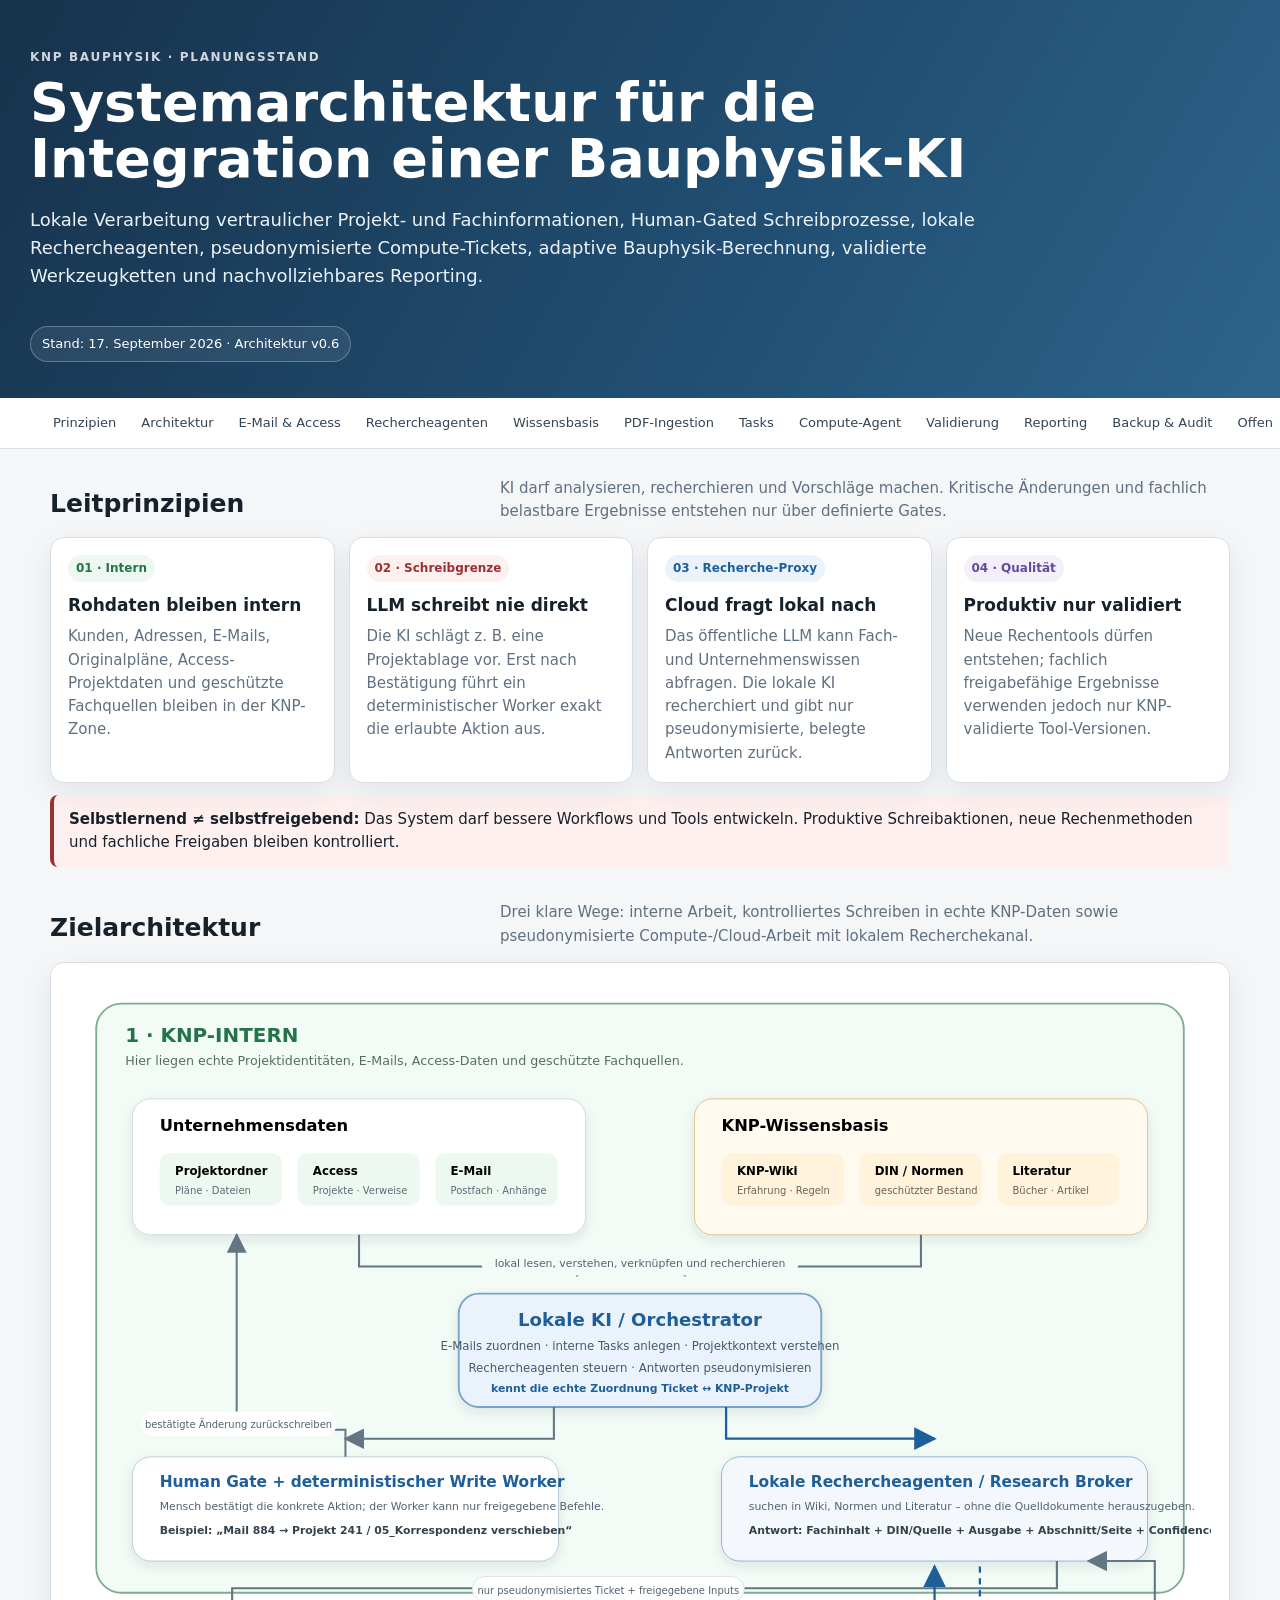
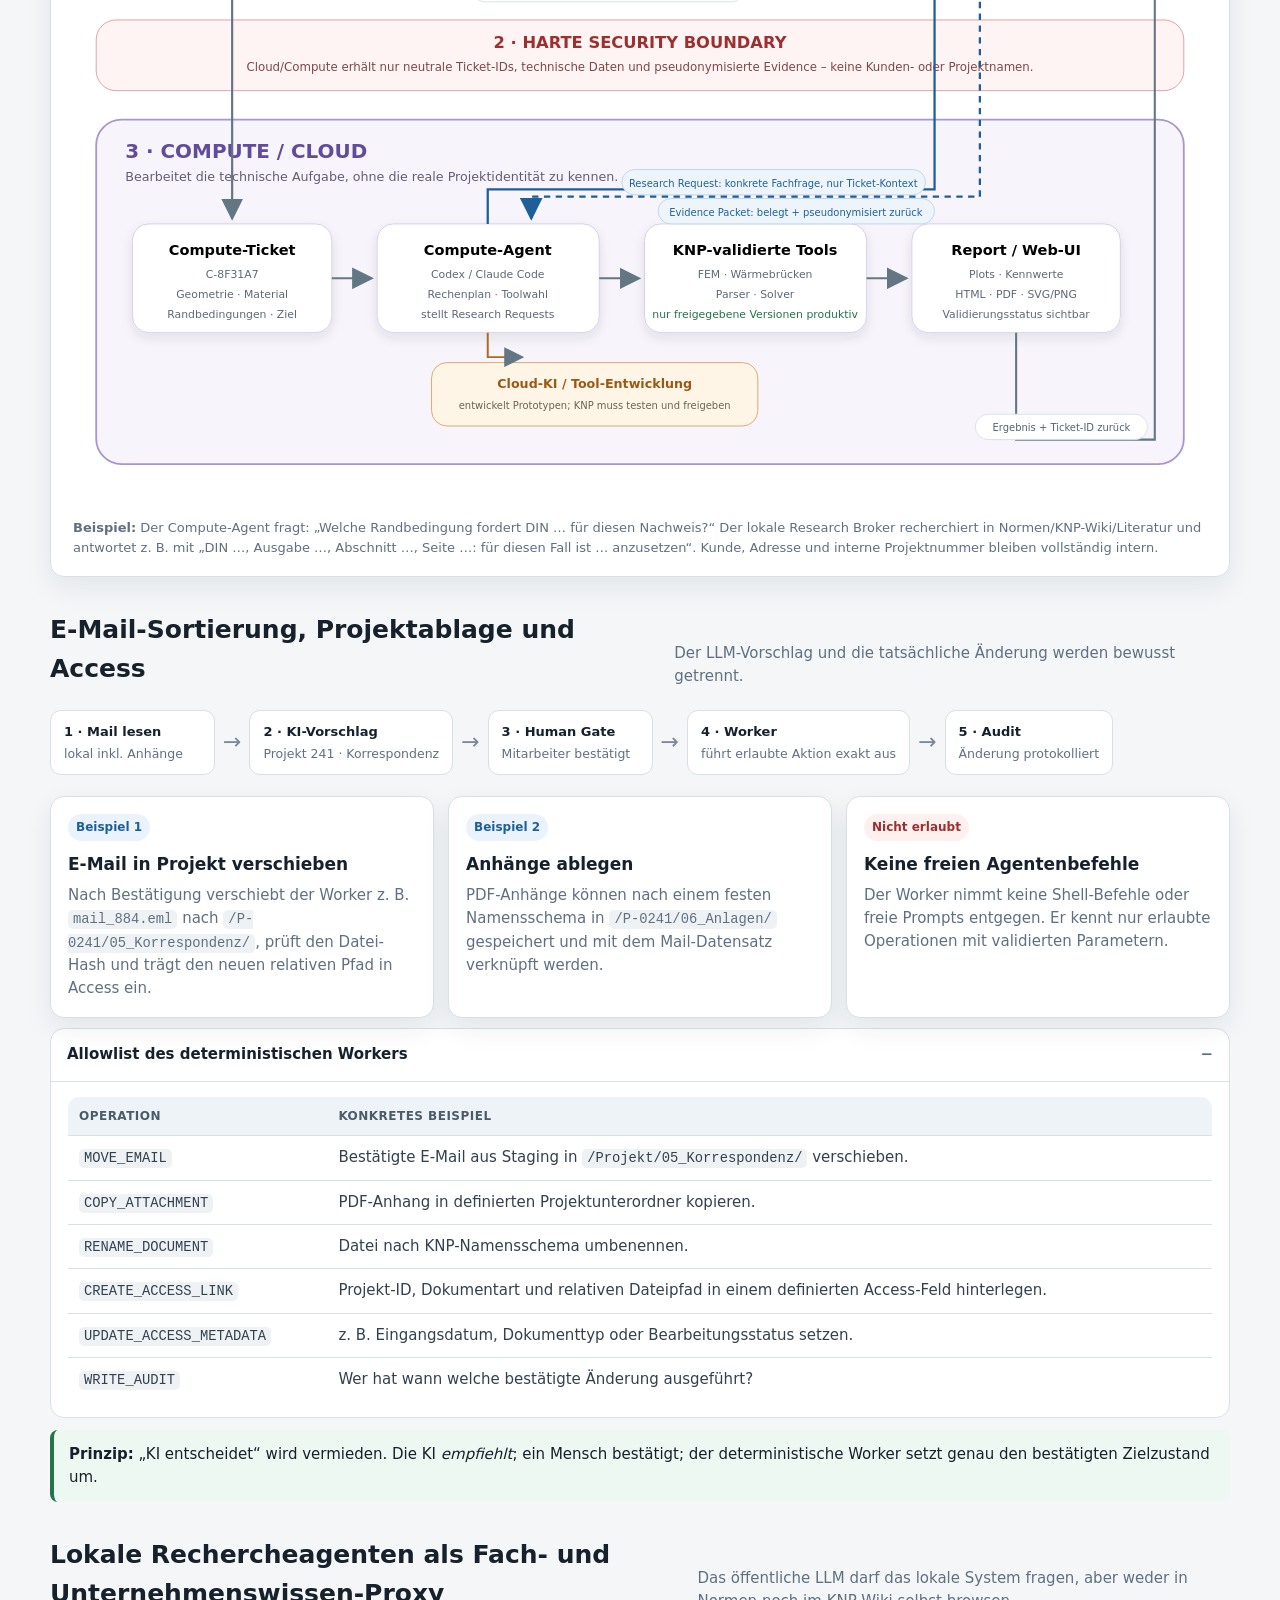
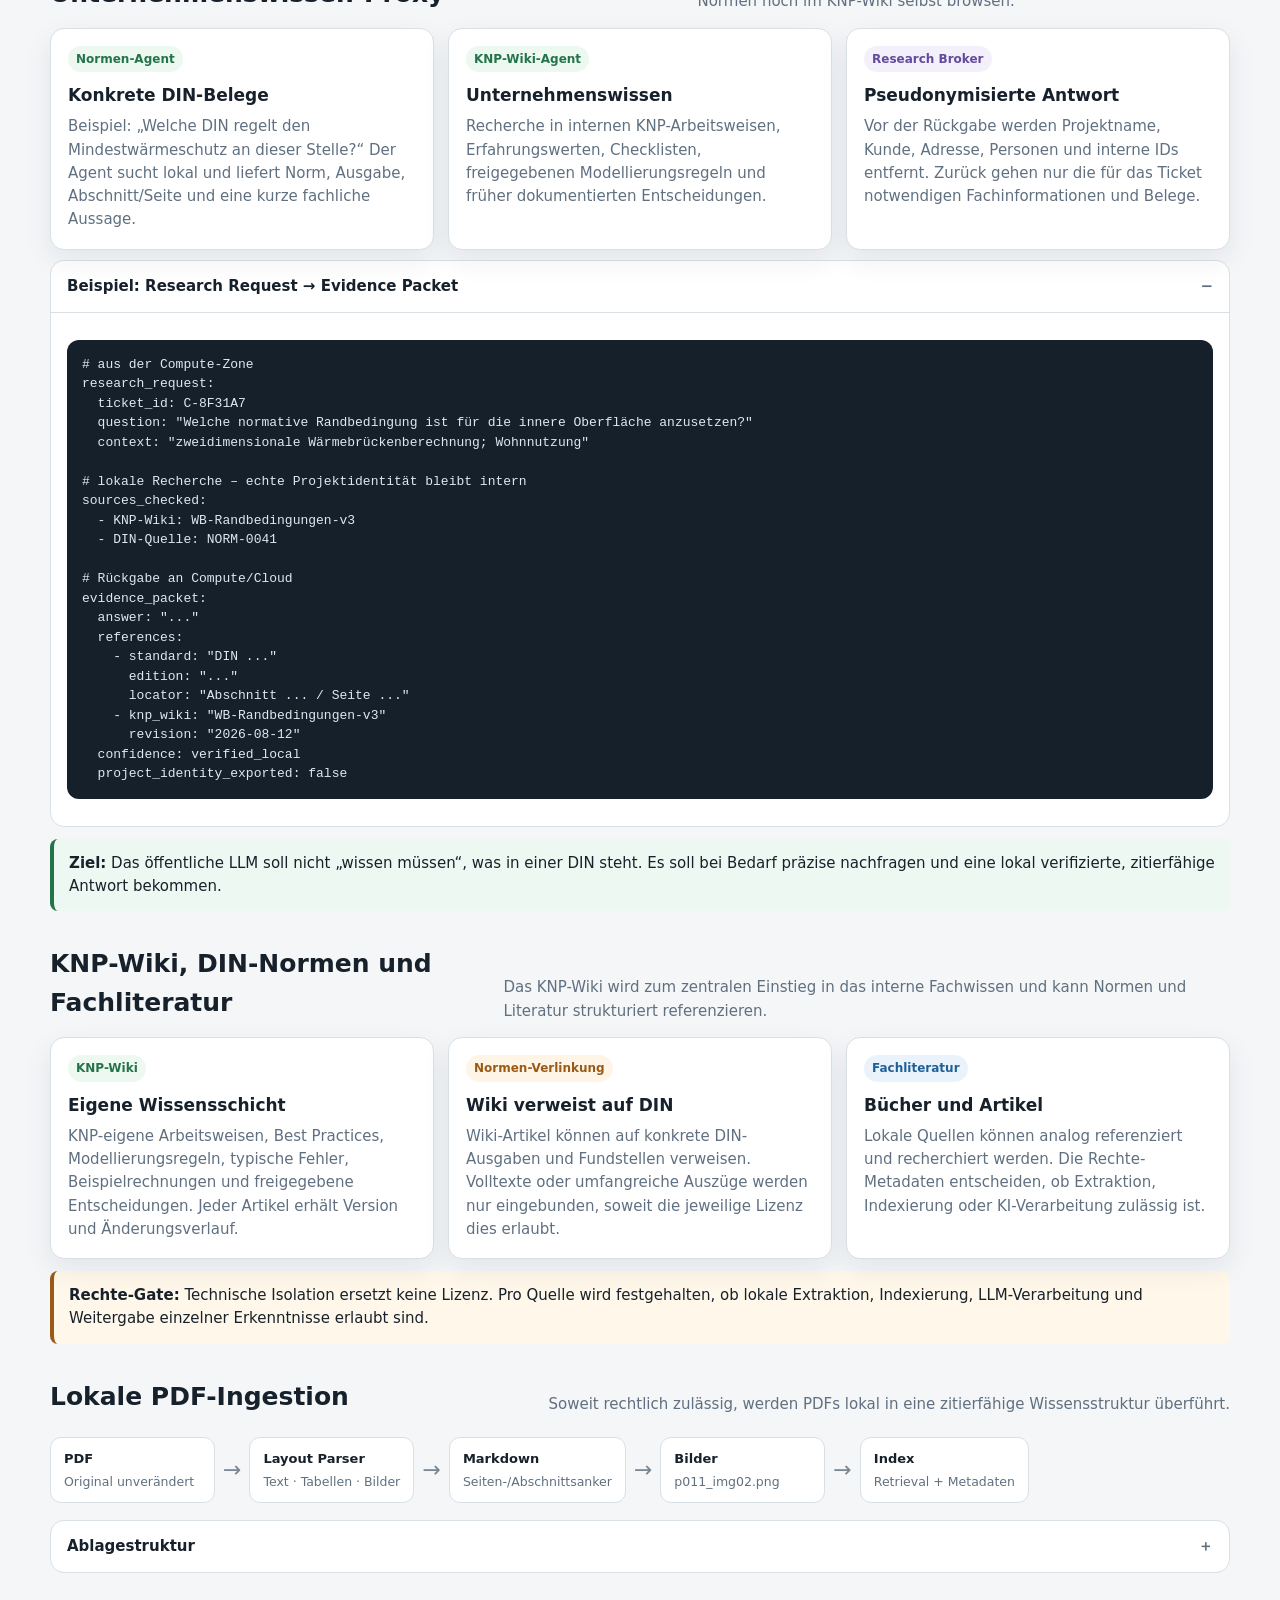
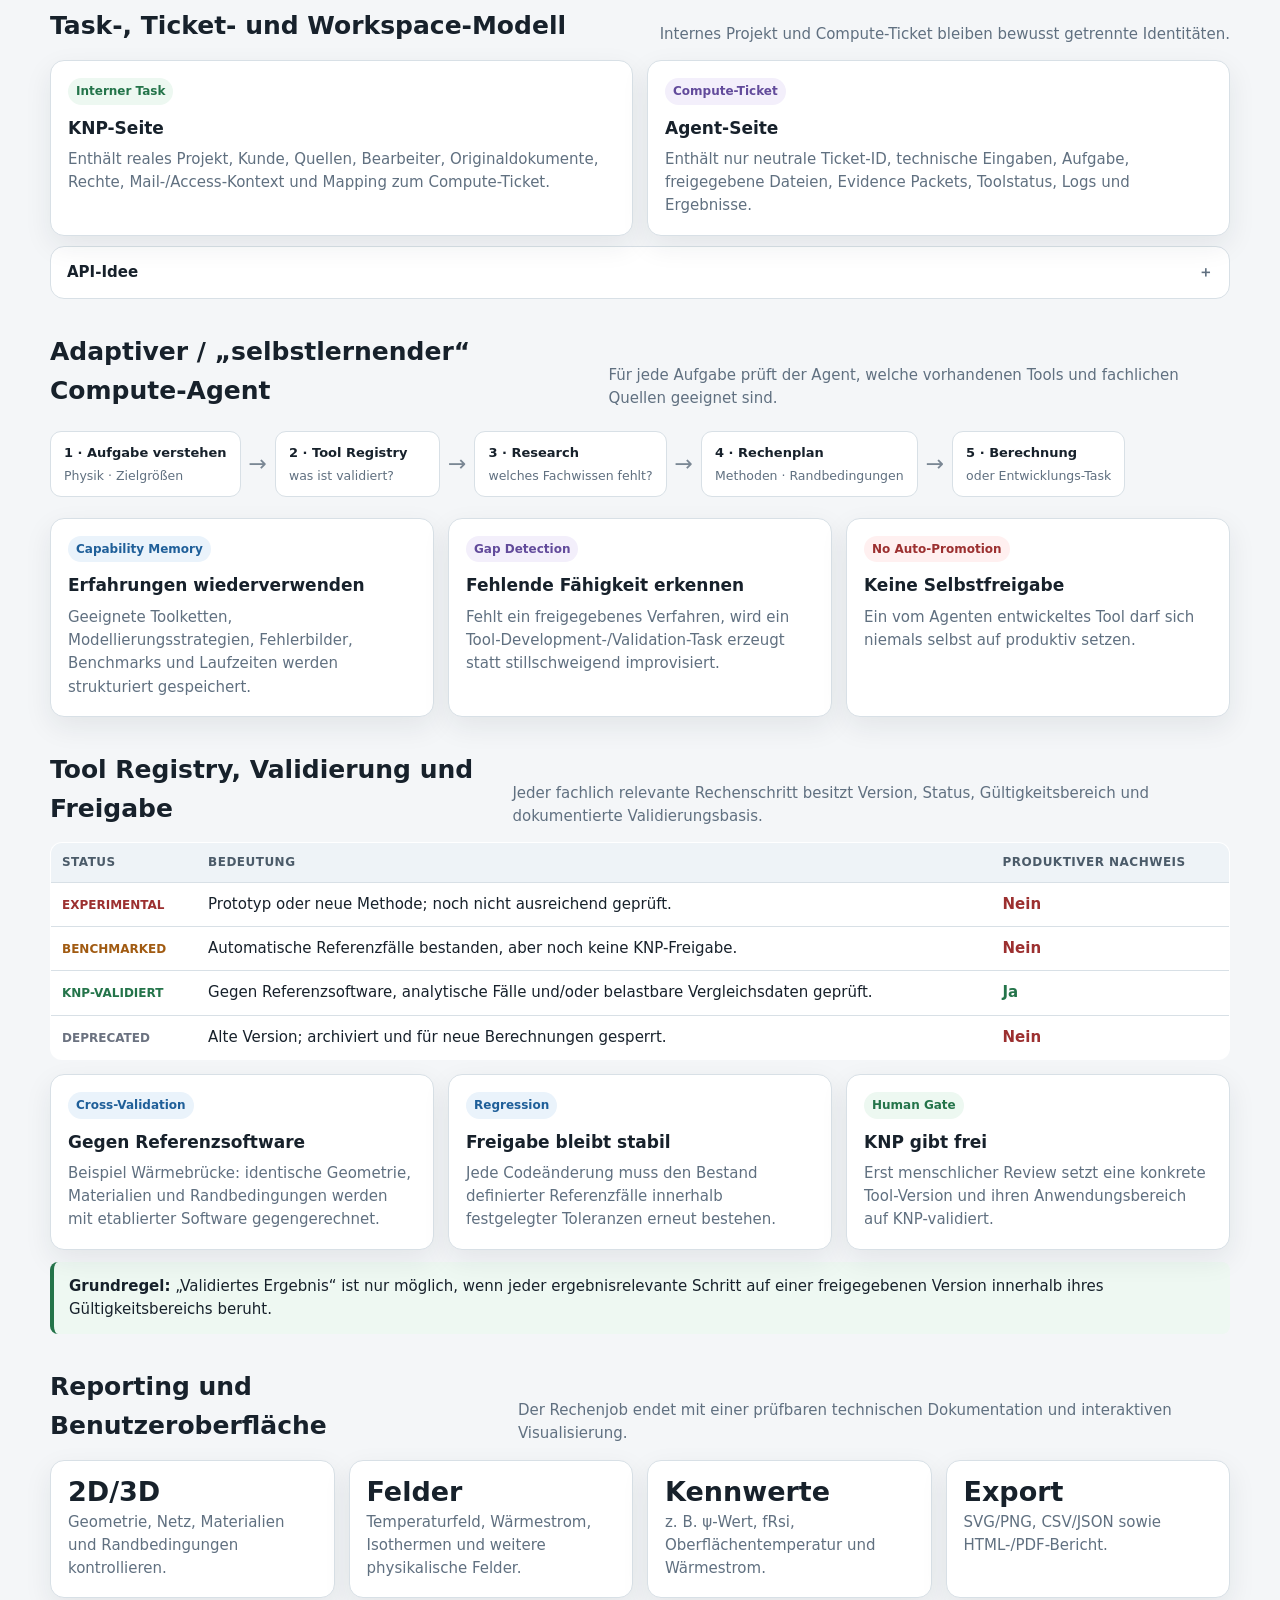
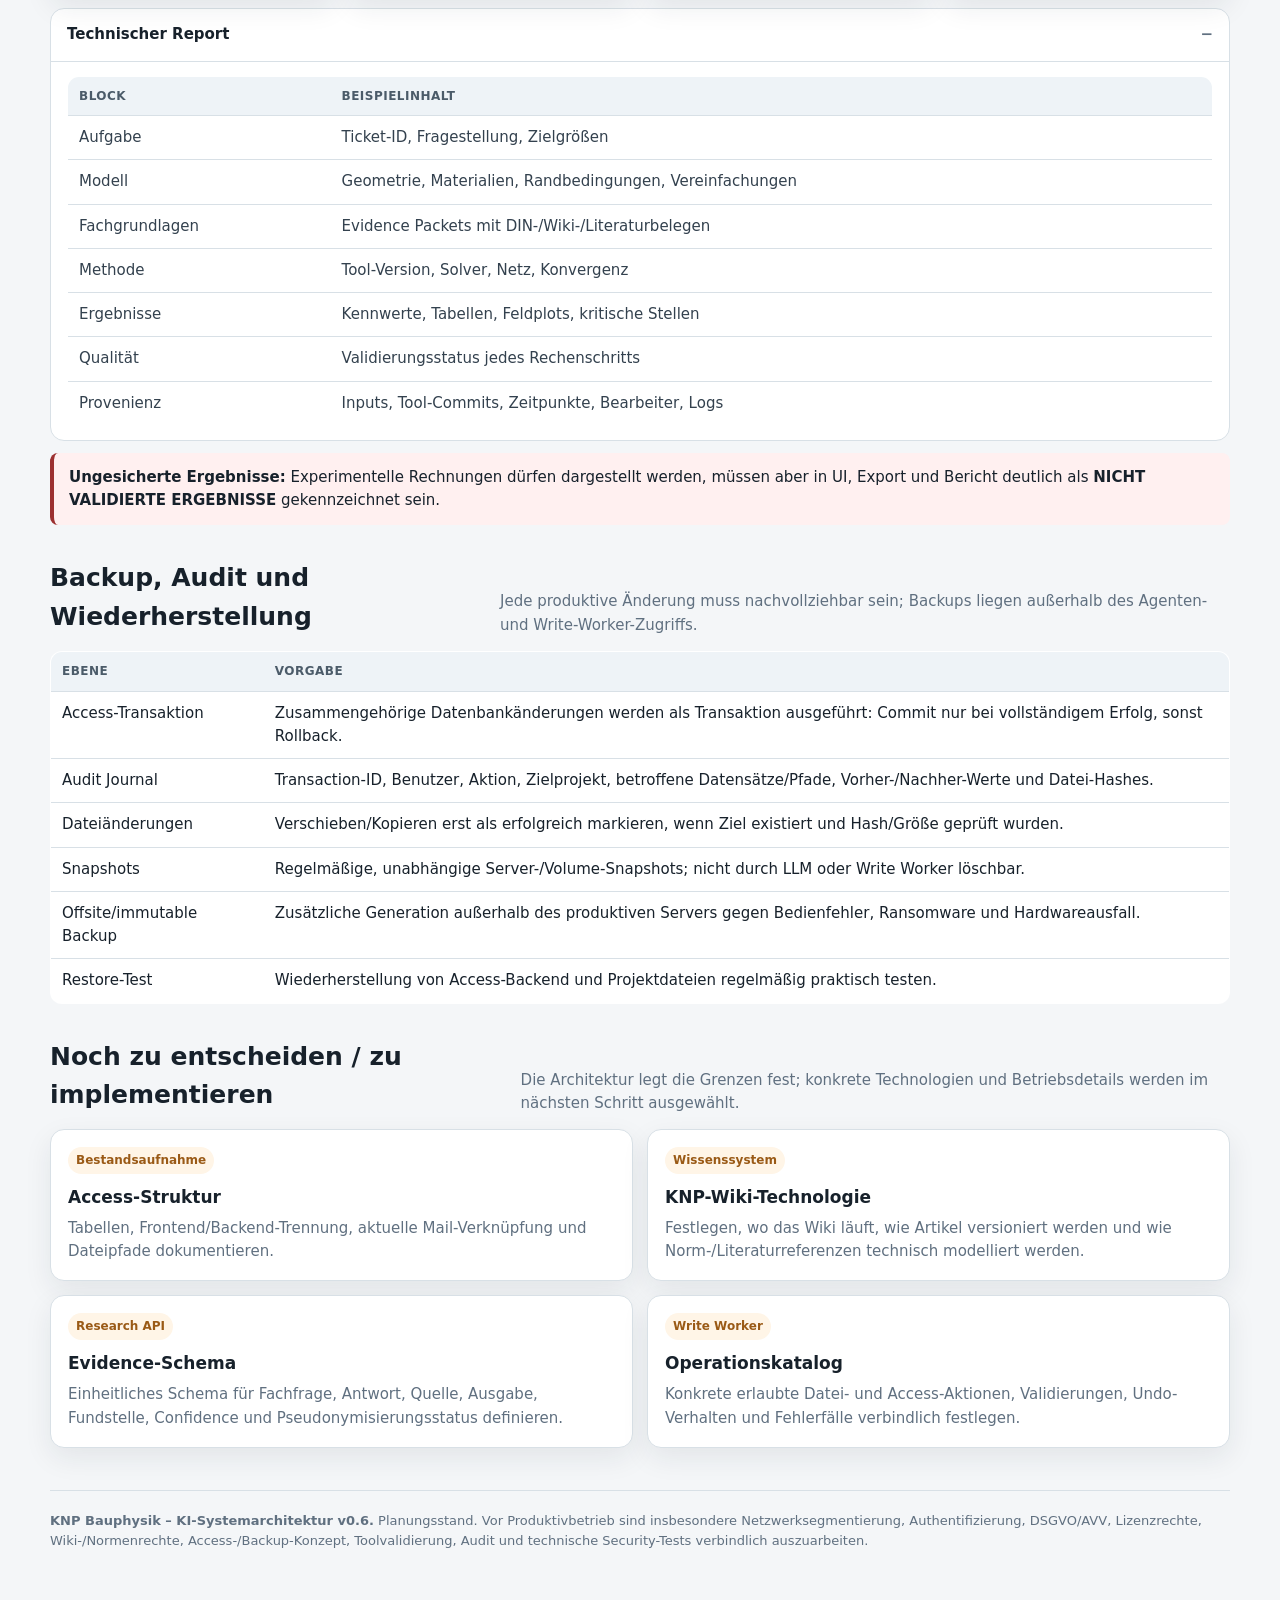
==== commit 5d3c058a: "Point architecture page to v0.6" ====
--- a/knp-bauphysik-architektur/index.html
+++ b/knp-bauphysik-architektur/index.html
@@ -3,224 +3,11 @@
 <head>
 <meta charset="utf-8">
 <meta name="viewport" content="width=device-width,initial-scale=1">
+<meta http-equiv="refresh" content="0; url=v06.html">
 <title>KNP Bauphysik – KI-Systemarchitektur</title>
-<style>
-:root{--bg:#f4f6f8;--surface:#fff;--ink:#18202a;--muted:#5d6977;--line:#d9e0e7;--blue:#1f5f99;--blue2:#eaf3fb;--green:#24744a;--green2:#eaf7ef;--orange:#a15b12;--orange2:#fff2df;--red:#9c3030;--red2:#fdecec;--purple:#624b9b;--purple2:#f1edfb;--shadow:0 10px 30px rgba(26,42,58,.08)}
-*{box-sizing:border-box}html{scroll-behavior:smooth}body{margin:0;background:var(--bg);color:var(--ink);font:15px/1.55 system-ui,-apple-system,BlinkMacSystemFont,"Segoe UI",sans-serif}a{color:var(--blue)}
-header{background:linear-gradient(120deg,#17324b,#214f73 60%,#2e648b);color:#fff;padding:48px 20px 36px}.wrap{max-width:1220px;margin:auto}.eyebrow{font-size:12px;letter-spacing:.14em;text-transform:uppercase;opacity:.78;font-weight:700}h1{font-size:clamp(30px,5vw,54px);line-height:1.05;margin:8px 0 14px;max-width:950px}.lead{font-size:18px;max-width:980px;color:#e9f1f7}.stamp{display:inline-block;margin-top:18px;padding:7px 11px;border:1px solid rgba(255,255,255,.25);border-radius:999px;font-size:13px;background:rgba(255,255,255,.08)}
-nav{position:sticky;top:0;z-index:10;background:rgba(255,255,255,.96);backdrop-filter:blur(10px);border-bottom:1px solid var(--line);overflow:auto;white-space:nowrap}nav .wrap{display:flex;gap:7px;padding:9px 14px}nav a{text-decoration:none;color:#334454;padding:6px 9px;border-radius:8px;font-size:13px}nav a:hover{background:#eef3f7}
-main{padding:28px 20px 70px}section{margin:0 0 32px}.section-title{display:flex;align-items:flex-end;justify-content:space-between;gap:16px;margin-bottom:14px}.section-title h2{margin:0;font-size:25px}.section-title p{margin:0;color:var(--muted);max-width:710px}.grid{display:grid;gap:14px}.g2{grid-template-columns:repeat(2,minmax(0,1fr))}.g3{grid-template-columns:repeat(3,minmax(0,1fr))}.g4{grid-template-columns:repeat(4,minmax(0,1fr))}@media(max-width:900px){.g4,.g3{grid-template-columns:repeat(2,1fr)}}@media(max-width:650px){.g2,.g3,.g4{grid-template-columns:1fr}}
-.card,.diagram,details{background:var(--surface);border:1px solid var(--line);border-radius:14px;box-shadow:var(--shadow)}.card{padding:17px}.card h3{margin:0 0 7px;font-size:17px}.card p{margin:0;color:var(--muted)}.tag{display:inline-flex;align-items:center;gap:6px;font-size:12px;font-weight:700;border-radius:999px;padding:4px 8px;margin-bottom:10px}.trusted{background:var(--green2);color:var(--green)}.boundary{background:var(--red2);color:var(--red)}.compute{background:var(--purple2);color:var(--purple)}.service{background:var(--blue2);color:var(--blue)}.pending{background:var(--orange2);color:var(--orange)}
-.diagram{padding:18px;overflow:auto}.diagram svg{display:block;width:100%;min-width:1000px;height:auto}.diagram-note{margin:14px 4px 2px;color:var(--muted);font-size:13px}.flow{display:flex;align-items:stretch;gap:8px;overflow:auto;padding:7px 0}.node{min-width:155px;padding:11px 13px;border:1px solid var(--line);border-radius:11px;background:#fff}.arrow{display:flex;align-items:center;font-size:22px;color:#7a8794}.node b{display:block;font-size:13px}.node small{display:block;color:var(--muted);margin-top:2px}
-table{width:100%;border-collapse:collapse;background:#fff;border:1px solid var(--line);border-radius:12px;overflow:hidden}th,td{text-align:left;padding:10px 11px;border-bottom:1px solid var(--line);vertical-align:top}th{background:#eef3f7;font-size:12px;text-transform:uppercase;letter-spacing:.04em;color:#4b5b69}tr:last-child td{border-bottom:0}.yes{color:var(--green);font-weight:700}.no{color:var(--red);font-weight:700}.limited{color:var(--orange);font-weight:700}
-details{margin:10px 0;box-shadow:none}summary{cursor:pointer;font-weight:700;padding:14px 16px;list-style:none}summary::-webkit-details-marker{display:none}summary:after{content:"＋";float:right;color:var(--muted)}details[open] summary:after{content:"−"}.detail-body{border-top:1px solid var(--line);padding:14px 16px;color:#33414e}.detail-body p:first-child{margin-top:0}.detail-body p:last-child{margin-bottom:0}code{background:#eef2f5;padding:2px 5px;border-radius:5px;font-size:.92em}.code{background:#15202b;color:#dfe8ef;border-radius:12px;padding:15px;overflow:auto;font:13px/1.5 ui-monospace,SFMono-Regular,Menlo,Consolas,monospace;white-space:pre}.callout{border-left:4px solid var(--blue);background:#edf5fb;padding:13px 15px;border-radius:8px;margin:12px 0}.warn{border-left-color:var(--red);background:#fff0f0}.decision{border-left-color:var(--green);background:#eef8f2}.license{border-left-color:var(--orange);background:#fff7e9}.pillrow{display:flex;gap:7px;flex-wrap:wrap}.pill{font-size:12px;border:1px solid var(--line);background:#fff;padding:4px 8px;border-radius:999px}.num{font-size:27px;font-weight:800;line-height:1;margin-bottom:6px}.muted{color:var(--muted)}.footer{margin-top:42px;padding-top:20px;border-top:1px solid var(--line);color:var(--muted);font-size:13px}.status{font-weight:800;font-size:12px;text-transform:uppercase}.s-exp{color:#9c3030}.s-bench{color:#a15b12}.s-val{color:#24744a}.s-dep{color:#6b7280}
-</style>
+<link rel="canonical" href="v06.html">
 </head>
 <body>
-<header><div class="wrap"><div class="eyebrow">KNP Bauphysik · Planungsstand</div><h1>Systemarchitektur für die Integration einer Bauphysik-KI</h1><p class="lead">Lokale Verarbeitung vertraulicher Projekt- und Fachinformationen, Human-Gated Schreibprozesse, pseudonymisierte Compute-Tickets, Cloud-Agenten, adaptiver Bauphysik-Rechenkern, validierte Werkzeugketten und nachvollziehbares Reporting.</p><span class="stamp">Stand: 17. September 2026 · Architektur v0.5</span></div></header>
-<nav><div class="wrap"><a href="#prinzipien">Prinzipien</a><a href="#architektur">Architektur</a><a href="#mail">E-Mail & Access</a><a href="#wissen">Normen & Wissen</a><a href="#ingestion">PDF-Ingestion</a><a href="#tasks">Tasks</a><a href="#adaptive">Adaptiver Compute</a><a href="#validation">Validierung</a><a href="#reporting">Reporting/UI</a><a href="#zugriff">Zugriff</a><a href="#backup">Backup & Audit</a><a href="#offen">Offen</a></div></nav>
-<main class="wrap">
-
-<section id="prinzipien"><div class="section-title"><h2>Leitprinzipien</h2><p>Cloud-Fähigkeit, Automation und kontinuierliche Werkzeugentwicklung werden mit harten Datenschutz-, Schreib- und Qualitätsgrenzen kombiniert.</p></div><div class="grid g4">
-<div class="card"><span class="tag trusted">01 · Intern</span><h3>Rohdaten bleiben intern</h3><p>Kunden-, Projekt-, E-Mail-, Originalplan- und geschützte Fachinformationen verbleiben in der vertrauenswürdigen KNP-Zone.</p></div>
-<div class="card"><span class="tag boundary">02 · Schreibgrenze</span><h3>LLM schreibt nie direkt</h3><p>Das lokale LLM darf lesen, analysieren und Vorschläge erzeugen. Produktive Änderungen erfolgen nur über fest programmierte Dienste.</p></div>
-<div class="card"><span class="tag compute">03 · Adaptiv</span><h3>System verbessert seine Werkzeuge</h3><p>Der Agent erkennt Lücken und entwickelt neue Methoden und Tools – zunächst ausschließlich experimentell.</p></div>
-<div class="card"><span class="tag service">04 · Freigabe</span><h3>Produktiv nur validiert</h3><p>Belastbare Ergebnisse dürfen ausschließlich auf KNP-validierten Versionen und freigegebenen Berechnungsschritten beruhen.</p></div></div>
-<div class="callout warn"><b>Selbstlernend ≠ selbstfreigebend:</b> Das System darf aus Aufgaben lernen und neue Tools entwickeln, aber weder neue Rechenlogik noch produktive Schreibaktionen selbstständig freigeben.</div></section>
-
-<section id="architektur"><div class="section-title"><h2>Zielarchitektur</h2><p>Die Übersicht zeigt bewusst nur die wichtigsten Stationen. Grün bleibt vollständig intern; unterhalb der roten Grenze arbeitet die Compute-/Cloud-Welt nur mit pseudonymisierten Tickets und freigegebenem Fachwissen.</p></div>
-<div class="diagram">
-<svg viewBox="0 0 1240 1110" role="img" aria-label="KNP Zielarchitektur – verständliche Übersicht">
-<defs>
-<marker id="arrow" markerWidth="10" markerHeight="10" refX="9" refY="5" orient="auto"><path d="M0,0 L10,5 L0,10 z" fill="#607382"/></marker>
-<filter id="shadow" x="-20%" y="-20%" width="140%" height="140%"><feDropShadow dx="0" dy="5" stdDeviation="6" flood-color="#1b2a38" flood-opacity=".10"/></filter>
-</defs>
-
-<!-- INTERNAL ZONE -->
-<rect x="30" y="25" width="1180" height="560" rx="28" fill="#f3fbf6" stroke="#79ad8d" stroke-width="2"/>
-<text x="62" y="67" font-size="22" font-weight="800" fill="#24744a">1 · KNP-INTERN</text>
-<text x="62" y="93" font-size="14" fill="#537062">Vertrauliche Daten, echtes Projektwissen und lizenzierte Fachquellen bleiben hier.</text>
-
-<!-- source groups -->
-<rect x="75" y="135" width="480" height="150" rx="20" fill="#fff" stroke="#cfd9d3" filter="url(#shadow)"/>
-<text x="105" y="172" font-size="18" font-weight="750" fill="#18202a">Interne Unternehmensdaten</text>
-<rect x="105" y="194" width="132" height="55" rx="11" fill="#eef7f1"/><text x="121" y="218" font-size="13" font-weight="700">Projektordner</text><text x="121" y="238" font-size="11" fill="#5d6977">Pläne · Dateien</text>
-<rect x="250" y="194" width="132" height="55" rx="11" fill="#eef7f1"/><text x="266" y="218" font-size="13" font-weight="700">Access</text><text x="266" y="238" font-size="11" fill="#5d6977">Projekte · Verweise</text>
-<rect x="395" y="194" width="132" height="55" rx="11" fill="#eef7f1"/><text x="411" y="218" font-size="13" font-weight="700">E-Mail</text><text x="411" y="238" font-size="11" fill="#5d6977">Postfach · Anhänge</text>
-
-<rect x="685" y="135" width="480" height="150" rx="20" fill="#fffaf0" stroke="#e0c28e" filter="url(#shadow)"/>
-<text x="715" y="172" font-size="18" font-weight="750" fill="#18202a">Geschütztes Fachwissen</text>
-<rect x="715" y="194" width="132" height="55" rx="11" fill="#fff3dc"/><text x="731" y="218" font-size="13" font-weight="700">DIN / Normen</text><text x="731" y="238" font-size="11" fill="#6d6250">rechtegesteuert</text>
-<rect x="860" y="194" width="132" height="55" rx="11" fill="#fff3dc"/><text x="876" y="218" font-size="13" font-weight="700">Fachbücher</text><text x="876" y="238" font-size="11" fill="#6d6250">lokal indexiert</text>
-<rect x="1005" y="194" width="132" height="55" rx="11" fill="#fff3dc"/><text x="1021" y="218" font-size="13" font-weight="700">Fachartikel</text><text x="1021" y="238" font-size="11" fill="#6d6250">mit Fundstelle</text>
-
-<!-- arrows to local AI -->
-<path d="M315 285 V322 H575" fill="none" stroke="#607382" stroke-width="2.4" marker-end="url(#arrow)"/>
-<path d="M925 285 V322 H665" fill="none" stroke="#607382" stroke-width="2.4" marker-end="url(#arrow)"/>
-<rect x="502" y="301" width="236" height="27" rx="13" fill="#f3fbf6"/><text x="620" y="319" text-anchor="middle" font-size="12" fill="#526372">liest und versteht den internen Kontext</text>
-
-<!-- local AI -->
-<rect x="440" y="345" width="360" height="115" rx="21" fill="#eaf3fb" stroke="#76a3c7" stroke-width="2" filter="url(#shadow)"/>
-<text x="620" y="380" text-anchor="middle" font-size="20" font-weight="800" fill="#1f5f99">Lokale KI / LLM-PC</text>
-<text x="620" y="405" text-anchor="middle" font-size="13" fill="#465a6a">E-Mails verstehen · Projekte zuordnen · Tasks erzeugen</text>
-<text x="620" y="428" text-anchor="middle" font-size="13" fill="#465a6a">Fachwissen recherchieren · Vorschläge vorbereiten</text>
-<rect x="535" y="439" width="170" height="27" rx="13" fill="#fff" stroke="#cddde9"/><text x="620" y="457" text-anchor="middle" font-size="11" font-weight="700" fill="#1f5f99">KEIN DIREKTER SCHREIBZUGRIFF</text>
-
-<!-- branches -->
-<path d="M555 460 V495 H325 V515" fill="none" stroke="#607382" stroke-width="2.4" marker-end="url(#arrow)"/>
-<path d="M685 460 V495 H925 V515" fill="none" stroke="#607382" stroke-width="2.4" marker-end="url(#arrow)"/>
-<rect x="348" y="478" width="184" height="26" rx="13" fill="#f3fbf6"/><text x="440" y="496" text-anchor="middle" font-size="12" fill="#526372">Änderung vorgeschlagen</text>
-<rect x="742" y="478" width="224" height="26" rx="13" fill="#f3fbf6"/><text x="854" y="496" text-anchor="middle" font-size="12" fill="#526372">technische Aufgabe vorbereiten</text>
-
-<!-- human gate -->
-<rect x="110" y="515" width="270" height="95" rx="18" fill="#fff" stroke="#7fa8c7" stroke-width="2" filter="url(#shadow)"/>
-<text x="245" y="548" text-anchor="middle" font-size="17" font-weight="800">Human Gate</text>
-<text x="245" y="572" text-anchor="middle" font-size="12" fill="#5d6977">Mitarbeiter prüft Projekt, Zielordner</text>
-<text x="245" y="592" text-anchor="middle" font-size="12" fill="#5d6977">und bestätigt den konkreten Schreibvorgang</text>
-
-<path d="M380 562 H415" fill="none" stroke="#607382" stroke-width="2.4" marker-end="url(#arrow)"/>
-<text x="397" y="550" text-anchor="middle" font-size="11" fill="#526372">bestätigt</text>
-
-<rect x="415" y="515" width="270" height="95" rx="18" fill="#eef8f2" stroke="#79ad8d" stroke-width="2" filter="url(#shadow)"/>
-<text x="550" y="548" text-anchor="middle" font-size="17" font-weight="800" fill="#24744a">Write Broker</text>
-<text x="550" y="572" text-anchor="middle" font-size="12" fill="#5d6977">führt nur fest definierte Aktionen aus</text>
-<text x="550" y="592" text-anchor="middle" font-size="12" fill="#5d6977">Dateiablage · Access · Audit · Backup-Meta</text>
-
-<!-- sanitization gateway -->
-<rect x="785" y="515" width="325" height="95" rx="18" fill="#fff" stroke="#7fa8c7" stroke-width="2" filter="url(#shadow)"/>
-<text x="947" y="548" text-anchor="middle" font-size="17" font-weight="800" fill="#1f5f99">Sanitization & Research Gateway</text>
-<text x="947" y="572" text-anchor="middle" font-size="12" fill="#5d6977">entfernt Projektidentität und sensible Daten</text>
-<text x="947" y="592" text-anchor="middle" font-size="12" fill="#5d6977">liefert Ticket + belegte fachliche Evidence</text>
-
-<!-- SECURITY BAND -->
-<rect x="30" y="635" width="1180" height="78" rx="18" fill="#fff2f2" stroke="#cf6d6d" stroke-width="2"/>
-<text x="620" y="668" text-anchor="middle" font-size="17" font-weight="800" fill="#9c3030">HARTE SECURITY BOUNDARY</text>
-<text x="620" y="692" text-anchor="middle" font-size="13" fill="#775050">Keine Kundennamen · keine Adressen · keine Original-E-Mails · keine Originalpläne · keine geschützten Volltexte</text>
-
-<path d="M947 610 V755" fill="none" stroke="#607382" stroke-width="2.8" marker-end="url(#arrow)"/>
-<rect x="836" y="716" width="222" height="28" rx="14" fill="#fff" stroke="#d9e0e7"/><text x="947" y="735" text-anchor="middle" font-size="12" fill="#526372">nur pseudonymisiertes Paket</text>
-
-<!-- COMPUTE ZONE -->
-<rect x="30" y="750" width="1180" height="325" rx="28" fill="#f7f3fd" stroke="#9d86cb" stroke-width="2"/>
-<text x="62" y="792" font-size="22" font-weight="800" fill="#624b9b">2 · COMPUTE- & AGENT-ZONE</text>
-<text x="62" y="818" font-size="14" fill="#665c7c">Hier wird gerechnet, entwickelt und reportet – ohne Kenntnis der realen Projektidentität.</text>
-
-<rect x="85" y="855" width="245" height="125" rx="19" fill="#fff" stroke="#b9acd5" filter="url(#shadow)"/>
-<text x="207" y="889" text-anchor="middle" font-size="17" font-weight="800" fill="#624b9b">Task & Workspace</text>
-<text x="207" y="914" text-anchor="middle" font-size="12" fill="#5d6977">Ticket-ID · Geometrie · Material</text>
-<text x="207" y="934" text-anchor="middle" font-size="12" fill="#5d6977">Randbedingungen · Evidence</text>
-<rect x="142" y="951" width="130" height="24" rx="12" fill="#f1edfb"/><text x="207" y="968" text-anchor="middle" font-size="11" font-weight="700" fill="#624b9b">isolierter Kontext</text>
-
-<path d="M330 917 H375" fill="none" stroke="#607382" stroke-width="2.4" marker-end="url(#arrow)"/>
-<text x="352" y="904" text-anchor="middle" font-size="11" fill="#526372">bearbeiten</text>
-
-<rect x="375" y="855" width="245" height="125" rx="19" fill="#fff" stroke="#b9acd5" filter="url(#shadow)"/>
-<text x="497" y="889" text-anchor="middle" font-size="17" font-weight="800" fill="#624b9b">Agent Orchestrator</text>
-<text x="497" y="914" text-anchor="middle" font-size="12" fill="#5d6977">Codex / Claude Code</text>
-<text x="497" y="934" text-anchor="middle" font-size="12" fill="#5d6977">plant Methode · wählt Tools</text>
-<text x="497" y="954" text-anchor="middle" font-size="12" fill="#5d6977">erkennt fehlende Fähigkeiten</text>
-
-<path d="M620 917 H665" fill="none" stroke="#607382" stroke-width="2.4" marker-end="url(#arrow)"/>
-<text x="642" y="904" text-anchor="middle" font-size="11" fill="#526372">nutzt</text>
-
-<rect x="665" y="855" width="245" height="125" rx="19" fill="#eef8f2" stroke="#79ad8d" filter="url(#shadow)"/>
-<text x="787" y="889" text-anchor="middle" font-size="17" font-weight="800" fill="#24744a">Validierte Rechentools</text>
-<text x="787" y="914" text-anchor="middle" font-size="12" fill="#5d6977">FEM · Wärmebrücken · Solver</text>
-<text x="787" y="934" text-anchor="middle" font-size="12" fill="#5d6977">Parser · Bauphysik-Module</text>
-<rect x="721" y="951" width="132" height="24" rx="12" fill="#dff2e6"/><text x="787" y="968" text-anchor="middle" font-size="11" font-weight="800" fill="#24744a">KNP-FREIGEGEBEN</text>
-
-<path d="M910 917 H955" fill="none" stroke="#607382" stroke-width="2.4" marker-end="url(#arrow)"/>
-<text x="932" y="904" text-anchor="middle" font-size="11" fill="#526372">erzeugt</text>
-
-<rect x="955" y="855" width="205" height="125" rx="19" fill="#eaf3fb" stroke="#7fa8c7" filter="url(#shadow)"/>
-<text x="1057" y="889" text-anchor="middle" font-size="17" font-weight="800" fill="#1f5f99">Report & Viewer</text>
-<text x="1057" y="914" text-anchor="middle" font-size="12" fill="#5d6977">Feldplots · Kennwerte</text>
-<text x="1057" y="934" text-anchor="middle" font-size="12" fill="#5d6977">HTML / PDF / SVG / CSV</text>
-<text x="1057" y="954" text-anchor="middle" font-size="12" fill="#5d6977">Validierungsstatus sichtbar</text>
-
-<!-- development branch -->
-<path d="M497 980 V1019 H685" fill="none" stroke="#b06a22" stroke-width="2.2" marker-end="url(#arrow)"/>
-<rect x="685" y="995" width="300" height="55" rx="15" fill="#fff5e7" stroke="#d9a466"/>
-<text x="835" y="1018" text-anchor="middle" font-size="14" font-weight="800" fill="#a15b12">Cloud-KI / Tool-Entwicklung</text>
-<text x="835" y="1039" text-anchor="middle" font-size="11" fill="#6d6250">entwickelt Prototypen – darf sie nicht selbst freigeben</text>
-<rect x="438" y="1000" width="210" height="27" rx="13" fill="#f7f3fd"/><text x="543" y="1018" text-anchor="middle" font-size="11" fill="#8c5a29">wenn validierte Fähigkeit fehlt</text>
-
-<!-- result return -->
-<path d="M1057 855 V805 H1168 V562 H1110" fill="none" stroke="#607382" stroke-width="2.3" marker-end="url(#arrow)"/>
-<rect x="1014" y="785" width="186" height="28" rx="14" fill="#fff" stroke="#d9e0e7"/><text x="1107" y="804" text-anchor="middle" font-size="11" fill="#526372">Ergebnis + Ticket-ID zurück</text>
-</svg>
-<div class="diagram-note"><b>Leserichtung:</b> oben beginnt die echte KNP-Welt. Links liegt der kontrollierte Schreibpfad mit Human Gate; rechts verlässt ausschließlich ein reduziertes Ticket die interne Zone. Unten arbeitet der Compute-Agent mit freigegebenen Rechentools und liefert Report und Ergebnisse wieder zurück.</div>
-</div>
-</section>
-
-<section id="mail"><div class="section-title"><h2>E-Mail-Sortierung, Projektablage und Access</h2><p>Die KI darf die Ablage vorbereiten, aber nicht selbstständig produktive Projekt- oder Datenbankänderungen durchführen.</p></div>
-<div class="flow"><div class="node"><b>1 · Mail lesen</b><small>lokal, inkl. Anhänge</small></div><div class="arrow">→</div><div class="node"><b>2 · LLM-Vorschlag</b><small>Projekt, Kategorie, Dateiname</small></div><div class="arrow">→</div><div class="node"><b>3 · Human Gate</b><small>Mitarbeiter prüft / ändert</small></div><div class="arrow">→</div><div class="node"><b>4 · Write Broker</b><small>deterministische Aktion</small></div><div class="arrow">→</div><div class="node"><b>5 · Projekt + Access</b><small>Datei + Verknüpfung</small></div></div>
-<div class="grid g3" style="margin-top:14px"><div class="card"><span class="tag service">Mail UI</span><h3>Eigene interne Oberfläche</h3><p>Inbox mit KI-Vorschlag, vorgeschlagenem Projekt, Zielordner, Dokumenttyp und Dateiname. Ein Klick bestätigt oder korrigiert die Ablage.</p></div><div class="card"><span class="tag trusted">Human Gate</span><h3>Schreiben erst nach Bestätigung</h3><p>Der Mensch bestätigt den konkreten Zielzustand. Erst danach erhält der Write Broker einen eng definierten Auftrag.</p></div><div class="card"><span class="tag boundary">Write Broker</span><h3>Minimal privilegierter Dienst</h3><p>Darf nur freigegebene Operationen: Maildatei kopieren/verschieben, Metadaten schreiben, Access-Datensatz anlegen/ändern und Audit-Eintrag erzeugen.</p></div></div>
-<details><summary>Beispiel einer bestätigten Ablageaktion</summary><div class="detail-body"><pre class="code">transaction_id: TX-2026-0917-004182
-actor: user:kai
-source_message_id: &lt;mail-id&gt;
-approved_project_id: P-0241
-actions:
-  - store_email: /projekte/P-0241/05_Korrespondenz/...
-  - store_attachments: true
-  - access_link: P-0241
-  - write_audit_record: true</pre><p>Der Write Broker akzeptiert keine freien Shell-Befehle oder LLM-Prompts, sondern nur ein festes, validiertes Aktionsschema.</p></div></details>
-</section>
-
-<section id="wissen"><div class="section-title"><h2>Normen, Fachbücher und Fachartikel</h2><p>Lizenzierte oder urheberrechtlich geschützte Quellen werden nicht in die Cloud kopiert. Die lokale Wissensschicht beantwortet konkrete Fachfragen mit Provenienz.</p></div><div class="grid g3"><div class="card"><span class="tag trusted">Knowledge Vault</span><h3>Geschützter Bestand</h3><p>Originale und abgeleitete Markdown-/Bilddaten liegen intern und werden mit Quelle, Ausgabe, Rechten und zulässiger KI-Nutzung katalogisiert.</p></div><div class="card"><span class="tag service">Research Agent</span><h3>Lokale Recherche</h3><p>Das lokale LLM recherchiert konkrete Fachfragen in zulässigen Quellen und liefert eine belegte Antwort.</p></div><div class="card"><span class="tag compute">Evidence Packet</span><h3>Cloud erhält nur Fachwissen</h3><p>Weitergegeben werden konkrete Aussagen, Parameter und Fundstellen – nicht die vollständigen geschützten Dokumente.</p></div></div><div class="callout license"><b>Lizenz-Gate:</b> Ob ein Dokument automatisiert extrahiert, indexiert oder von einem lokalen LLM verarbeitet werden darf, wird pro Quelle als Rechte-Metadatum hinterlegt.</div></section>
-
-<section id="ingestion"><div class="section-title"><h2>Lokale PDF-Ingestion</h2><p>Normen, Bücher und Artikel werden – soweit rechtlich zulässig – lokal in ein maschinenlesbares, zitierfähiges Format überführt.</p></div><div class="flow"><div class="node"><b>PDF</b><small>Original unverändert</small></div><div class="arrow">→</div><div class="node"><b>Text/Layout Parser</b><small>Seiten, Tabellen, Bilder</small></div><div class="arrow">→</div><div class="node"><b>Markdown</b><small>Seiten-/Abschnittsanker</small></div><div class="arrow">→</div><div class="node"><b>Bilder</b><small>deterministisch benannt</small></div><div class="arrow">→</div><div class="node"><b>Index</b><small>Metadaten + Retrieval</small></div></div>
-<details><summary>Vorgeschlagene Ablagestruktur</summary><div class="detail-body"><pre class="code">knowledge/NORM-0041/
-├── source.meta.json
-├── document.md
-├── pages.json
-├── tables/
-└── images/
-    ├── p003_img01.png
-    ├── p011_img01.png
-    └── p011_img02.png
-
-# document.md
-## Abschnitt ... {#p11-s4}
-...
-![Abbildung](images/p011_img02.png)</pre></div></details></section>
-
-<section id="tasks"><div class="section-title"><h2>Task-, Ticket- und Workspace-Modell</h2><p>Die interne Projektwahrheit und die Compute-Aufgabe bleiben getrennt.</p></div><div class="grid g2"><div class="card"><span class="tag trusted">LLM-PC</span><h3>Interner Task</h3><p>Reale Projektzuordnung, Kunde, Quellen, Bearbeiter, Originaldokumente, Rechte und Mapping zur neutralen Compute-Ticket-ID.</p></div><div class="card"><span class="tag compute">Compute-PC</span><h3>Compute-Ticket</h3><p>Nur Ticket-ID, technische Inputs, Aufgabenbeschreibung, ACLs, Rechenstatus, Evidence Packets, Logs und Ergebnisse.</p></div></div><details><summary>Compute-API</summary><div class="detail-body"><pre class="code">POST /tasks
-POST /tasks/{ticket}/files
-GET  /tasks/{ticket}/status
-GET  /tasks/{ticket}/results
-POST /research-requests
-GET  /research-results/{request}</pre></div></details></section>
-
-<section id="adaptive"><div class="section-title"><h2>Adaptiver / „selbstlernender“ Compute-Agent</h2><p>Der Agent wählt für jede Aufgabe die geeignetste vorhandene Werkzeugkette und erkennt systematisch, wann neue Fähigkeiten erforderlich sind.</p></div><div class="flow"><div class="node"><b>1 · Aufgabe verstehen</b><small>Physik, Zielgrößen</small></div><div class="arrow">→</div><div class="node"><b>2 · Tool Registry</b><small>was ist freigegeben?</small></div><div class="arrow">→</div><div class="node"><b>3 · Rechenplan</b><small>Methoden + Randbedingungen</small></div><div class="arrow">→</div><div class="node"><b>4 · Capability Gate</b><small>alles validiert?</small></div><div class="arrow">→</div><div class="node"><b>5 · Berechnung</b><small>oder Entwicklungs-Task</small></div></div>
-<div class="grid g3" style="margin-top:14px"><div class="card"><span class="tag service">Capability Memory</span><h3>Erfahrungen wiederverwenden</h3><p>Geeignete Tools, Modellierungsstrategien, typische Fehlerbilder, Benchmarks und Laufzeiten werden strukturiert gespeichert.</p></div><div class="card"><span class="tag compute">Gap Detection</span><h3>Fehlende Fähigkeit erkennen</h3><p>Reicht kein freigegebenes Werkzeug aus, wird ein Tool-Development-/Validation-Task erzeugt.</p></div><div class="card"><span class="tag boundary">No Auto-Promotion</span><h3>Keine Selbstfreigabe</h3><p>Ein vom Agenten entwickeltes Tool darf sich niemals selbst auf produktiv setzen.</p></div></div>
-<details open><summary>Entscheidungslogik</summary><div class="detail-body"><pre class="code">if all_required_steps.status == KNP_VALIDATED:
-    run_production_calculation()
-    assurance = "validated"
-elif validated_fallback_exists:
-    use_validated_fallback()
-    assurance = "validated_with_limitations"
-else:
-    create_tool_development_task()
-    optional_experimental_run()
-    assurance = "UNVERIFIED"
-    block_final_engineering_release()</pre></div></details></section>
-
-<section id="validation"><div class="section-title"><h2>Tool Registry, Validierung und Freigabegates</h2><p>Jeder Rechenkern, jedes Skript und jeder fachlich relevante Berechnungsschritt hat Version, Status, Gültigkeitsbereich und dokumentierte Validierungsbasis.</p></div><table><thead><tr><th>Status</th><th>Bedeutung</th><th>Produktiver Nachweis</th></tr></thead><tbody><tr><td><span class="status s-exp">Experimental</span></td><td>Prototyp oder neue Methode; fachlich noch nicht ausreichend geprüft.</td><td class="no">Nein</td></tr><tr><td><span class="status s-bench">Benchmarked</span></td><td>Automatische Referenzfälle bestanden, aber noch keine formale KNP-Freigabe.</td><td class="no">Nein</td></tr><tr><td><span class="status s-val">KNP-validiert</span></td><td>Gegen Referenzsoftware, analytische Fälle und/oder belastbare Vergleichsdaten geprüft.</td><td class="yes">Ja</td></tr><tr><td><span class="status s-dep">Deprecated</span></td><td>Alte Version; reproduzierbar archiviert und für neue Berechnungen gesperrt.</td><td class="no">Nein</td></tr></tbody></table>
-<div class="grid g3" style="margin-top:14px"><div class="card"><span class="tag service">Referenzsoftware</span><h3>Cross-Validation</h3><p>Neue Kerne werden mit identischen Geometrien, Materialien und Randbedingungen gegen etablierte Software gerechnet.</p></div><div class="card"><span class="tag service">Regression Suite</span><h3>Freigabe bleibt reproduzierbar</h3><p>Jede Änderung muss den gesamten Bestand definierter Referenzfälle innerhalb festgelegter Toleranzen bestehen.</p></div><div class="card"><span class="tag trusted">Human Gate</span><h3>KNP gibt Version frei</h3><p>Erst ein menschlicher Review setzt die konkrete Tool-Version auf KNP-validiert.</p></div></div><div class="callout decision"><b>Grundregel:</b> Ein Bericht darf die Kennzeichnung „validiertes Ergebnis“ nur erhalten, wenn jeder fachlich ergebnisrelevante Schritt auf einer freigegebenen Version innerhalb ihres dokumentierten Gültigkeitsbereichs beruht.</div></section>
-
-<section id="reporting"><div class="section-title"><h2>Reporting und Benutzeroberfläche</h2><p>Der Rechenjob endet nicht bei einer Zahl. Das System erzeugt prüfbare technische Dokumentation und interaktive Visualisierung.</p></div><div class="grid g4"><div class="card"><div class="num">2D/3D</div><p>Geometrie, Netz, Materialien und Randbedingungen kontrollierbar visualisieren.</p></div><div class="card"><div class="num">Felder</div><p>Temperaturfelder, Wärmestrom, Isothermen und weitere physikalische Ergebnisfelder.</p></div><div class="card"><div class="num">Kennwerte</div><p>ψ-Werte, Oberflächentemperaturen, fRsi, Wärmeströme und projektspezifische Zielgrößen.</p></div><div class="card"><div class="num">Export</div><p>Grafiken als SVG/PNG, Daten als CSV/JSON und Bericht als HTML/PDF.</p></div></div>
-<details open><summary>Inhalt eines technischen Reports</summary><div class="detail-body"><table><thead><tr><th>Block</th><th>Inhalt</th></tr></thead><tbody><tr><td>Aufgabe</td><td>Ziel, Ticket-ID, Situation, Fragestellung</td></tr><tr><td>Modell</td><td>Geometrie, Materialien, Randbedingungen, Vereinfachungen</td></tr><tr><td>Methode</td><td>Tools und Versionen, Solver, Netz, Konvergenz</td></tr><tr><td>Fachgrundlagen</td><td>belegte Norm-/Literaturaussagen aus Evidence Packets</td></tr><tr><td>Ergebnisse</td><td>Kennwerte, Tabellen, Feldplots, kritische Stellen</td></tr><tr><td>Qualität</td><td>Validierungsstatus jedes relevanten Berechnungsschritts</td></tr><tr><td>Grenzen</td><td>Annahmen, Unsicherheiten, nicht validierte Teilaspekte</td></tr><tr><td>Provenienz</td><td>Input-Versionen, Tool-Commits, Zeitpunkte, Bearbeiter, Logs</td></tr></tbody></table></div></details><div class="callout warn"><b>Ungesicherte Ergebnisse:</b> Experimentelle Berechnungen dürfen visualisiert und zur Entwicklung verwendet werden, müssen aber in UI, Export und Bericht unübersehbar als <b>NICHT VALIDIERTE / NICHT FÜR FACHLICHE FREIGABE GEEIGNETE ERGEBNISSE</b> gekennzeichnet sein.</div></section>
-
-<section id="zugriff"><div class="section-title"><h2>Benutzer-, Projekt- und Codex-Zugriff</h2><p>Sichtbarkeit wird auf Identitäts-, Betriebssystem-, ACL- und Workspace-Ebene durchgesetzt.</p></div><table><thead><tr><th>Rolle</th><th>Sicht</th><th>Durchsetzung</th></tr></thead><tbody><tr><td>Mitarbeiter</td><td>eigene Tasks + freigegebene Projektgruppen</td><td>persönlicher Account, SSH-Key, ACLs, isolierte Workspaces</td></tr><tr><td>Projektleiter</td><td>Tasks zugeordneter Projekte</td><td>Projektgruppen / ACL</td></tr><tr><td>Administrator</td><td>alle Tasks, Tool Registry, Audit</td><td>separate administrative Rolle</td></tr><tr><td>Codex / Claude Code</td><td>aktuell freigegebener Ticket-Workspace</td><td>Container-/Dateisystemisolation; keine Projektablage</td></tr></tbody></table></section>
-
-<section id="backup"><div class="section-title"><h2>Backup, Audit und Wiederherstellung</h2><p>Automatisierung darf bestehende KNP-Daten nur verändern, wenn jede Änderung nachvollziehbar und die Daten unabhängig wiederherstellbar sind.</p></div><div class="grid g3"><div class="card"><span class="tag trusted">Audit Journal</span><h3>Jede Änderung protokollieren</h3><p>Transaktions-ID, Benutzer, Zeitpunkt, Projekt, Operation, betroffene Datensätze, Vorher-/Nachher-Werte, Zielpfad und Datei-Hash.</p></div><div class="card"><span class="tag service">Snapshots</span><h3>Regelmäßige Sicherungen</h3><p>Access-Backend und relevante Projektmetadaten werden versioniert bzw. in ausreichend kurzen Intervallen gesichert.</p></div><div class="card"><span class="tag boundary">Restore-Test</span><h3>Backups müssen funktionieren</h3><p>Wiederherstellung wird regelmäßig getestet; ein Backup gilt erst dann als belastbar, wenn ein Restore nachgewiesen wurde.</p></div></div><details><summary>Access-Schutz</summary><div class="detail-body"><table><thead><tr><th>Schutzebene</th><th>Vorgabe</th></tr></thead><tbody><tr><td>Frontend / Backend</td><td>Gemeinsam genutzte Access-Lösung nach Möglichkeit in Benutzer-Frontend und zentrale Backend-Datendatei trennen.</td></tr><tr><td>Transaktion</td><td>Zusammengehörige Tabellenänderungen über DAO/ADO-Transaktion ausführen: Begin → Änderungen → Commit oder Rollback.</td></tr><tr><td>Audit</td><td>Zusätzlich jede fachliche Änderung in einem unabhängigen Journal protokollieren.</td></tr><tr><td>Backup</td><td>Automatische Snapshots/Versionen mit Aufbewahrungsregeln und regelmäßigen Restore-Tests.</td></tr></tbody></table></div></details></section>
-
-<section id="offen"><div class="section-title"><h2>Noch zu entscheiden / zu implementieren</h2><p>Die Architektur definiert Sicherheits- und Qualitätslogik; konkrete Technologien bleiben teilweise offen.</p></div><div class="grid g2"><div class="card"><span class="tag pending">Offen</span><h3>Bestandsaufnahme Access</h3><p>Tabellen, Beziehungen, Frontend-/Backend-Aufteilung, Pfadkonventionen und heutige E-Mail-Verknüpfung dokumentieren.</p></div><div class="card"><span class="tag pending">Offen</span><h3>Tool-Registry-Technologie</h3><p>Datenbankschema, Paketformat, Versionierung, Freigabe-Workflow und Signierung freigegebener Releases festlegen.</p></div><div class="card"><span class="tag pending">Offen</span><h3>Validierungsstandard</h3><p>Pro Problemklasse Referenzfälle, Vergleichssoftware, Toleranzen und erforderliche menschliche Review-Schritte definieren.</p></div><div class="card"><span class="tag pending">Offen</span><h3>Web-Frontend</h3><p>Viewer für Wärmebrücken, Feldplots, Parameter, Modellkontrolle, Reports, E-Mail-Human-Gate und Grafik-/Datenexport konkretisieren.</p></div></div></section>
-
-<section><div class="section-title"><h2>Aktueller Soll-Workflow</h2><p>Vom Eingang einer Aufgabe bis zum fachlich freigabefähigen Ergebnis.</p></div><div class="card"><ol><li>Das lokale LLM analysiert interne Quellen und erzeugt einen internen Task.</li><li>Produktive Schreibvorgänge werden als Vorschlag im Human-Gate UI angezeigt und erst nach Bestätigung durch den Write Broker ausgeführt.</li><li>Für Berechnungen erzeugt das Sanitization Gateway ein pseudonymisiertes Compute-Ticket.</li><li>Der Compute-Agent analysiert die physikalische Problemklasse und prüft Tool Registry und Capability Memory.</li><li>Fehlende normative/fachliche Informationen werden als Research Request lokal beantwortet und als Evidence Packet zurückgegeben.</li><li>Der Agent erstellt einen Rechenplan und prüft Status und Gültigkeitsbereich jedes vorgesehenen Tools.</li><li>Sind alle ergebnisrelevanten Schritte KNP-validiert, wird produktiv gerechnet.</li><li>Fehlt eine validierte Fähigkeit, wird ein Tool-Development-/Validation-Task erzeugt; optionale Ergebnisse bleiben ausdrücklich ungesichert.</li><li>Neue oder geänderte Tools werden gegen Referenzsoftware, analytische Fälle und Regressionstests geprüft.</li><li>Erst nach menschlicher KNP-Freigabe wird eine konkrete Version produktiv nutzbar.</li><li>Der Rechenjob erzeugt Ergebnisdaten, Visualisierungen und einen reproduzierbaren technischen Report.</li><li>Das interne System ordnet Ticket und Resultate wieder dem realen Projekt zu.</li></ol></div></section>
-
-<div class="footer"><b>KNP Bauphysik – KI-Systemarchitektur v0.5.</b> Planungsstand, keine bereits vollständig implementierte Sicherheits- oder Fachfreigabe. Vor Produktivbetrieb sind insbesondere Netzwerksegmentierung, Authentifizierung, Lizenzrechte, DSGVO/AVV, Toolvalidierung, Schreibgates, Logging, Backup, Restore-Tests, Patch-Management und technische Security-Tests verbindlich auszuarbeiten.</div>
-</main>
+<p><a href="v06.html">Zur aktuellen KNP Bauphysik KI-Systemarchitektur v0.6</a></p>
 </body>
 </html>
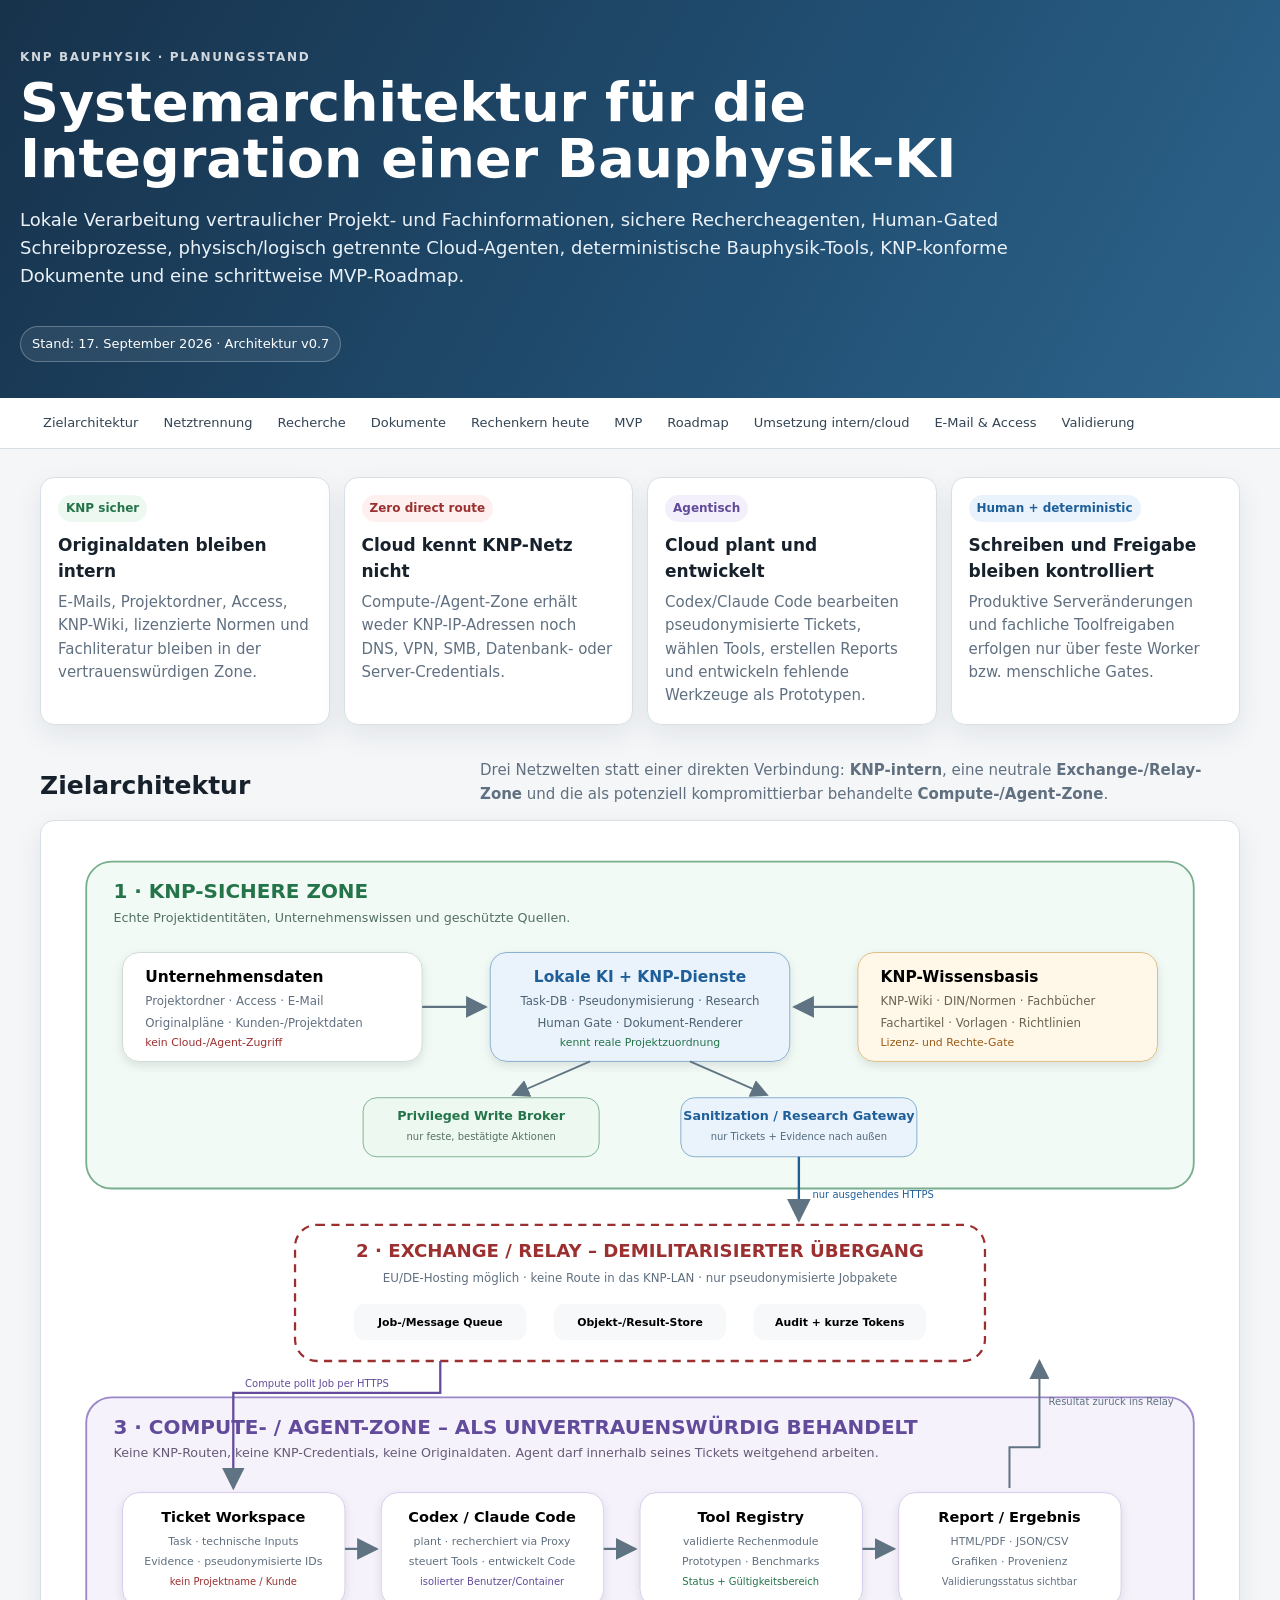
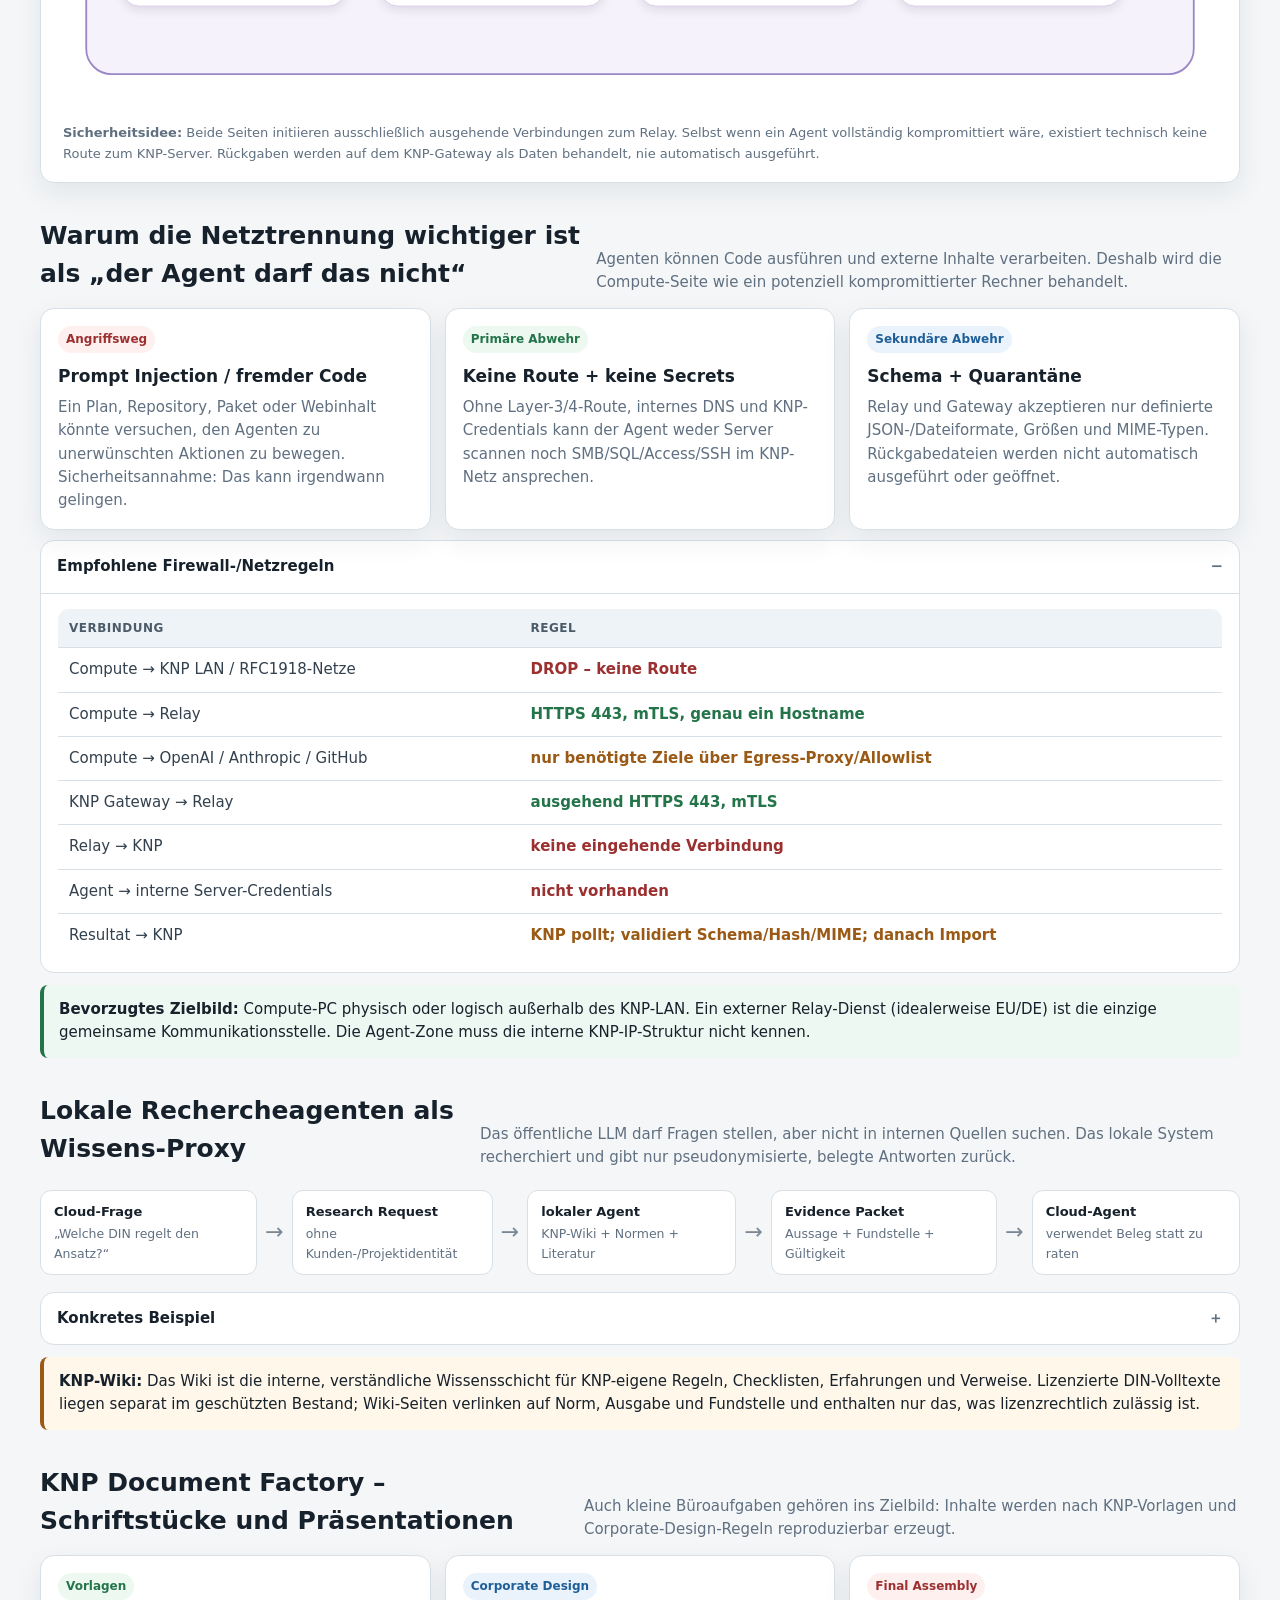
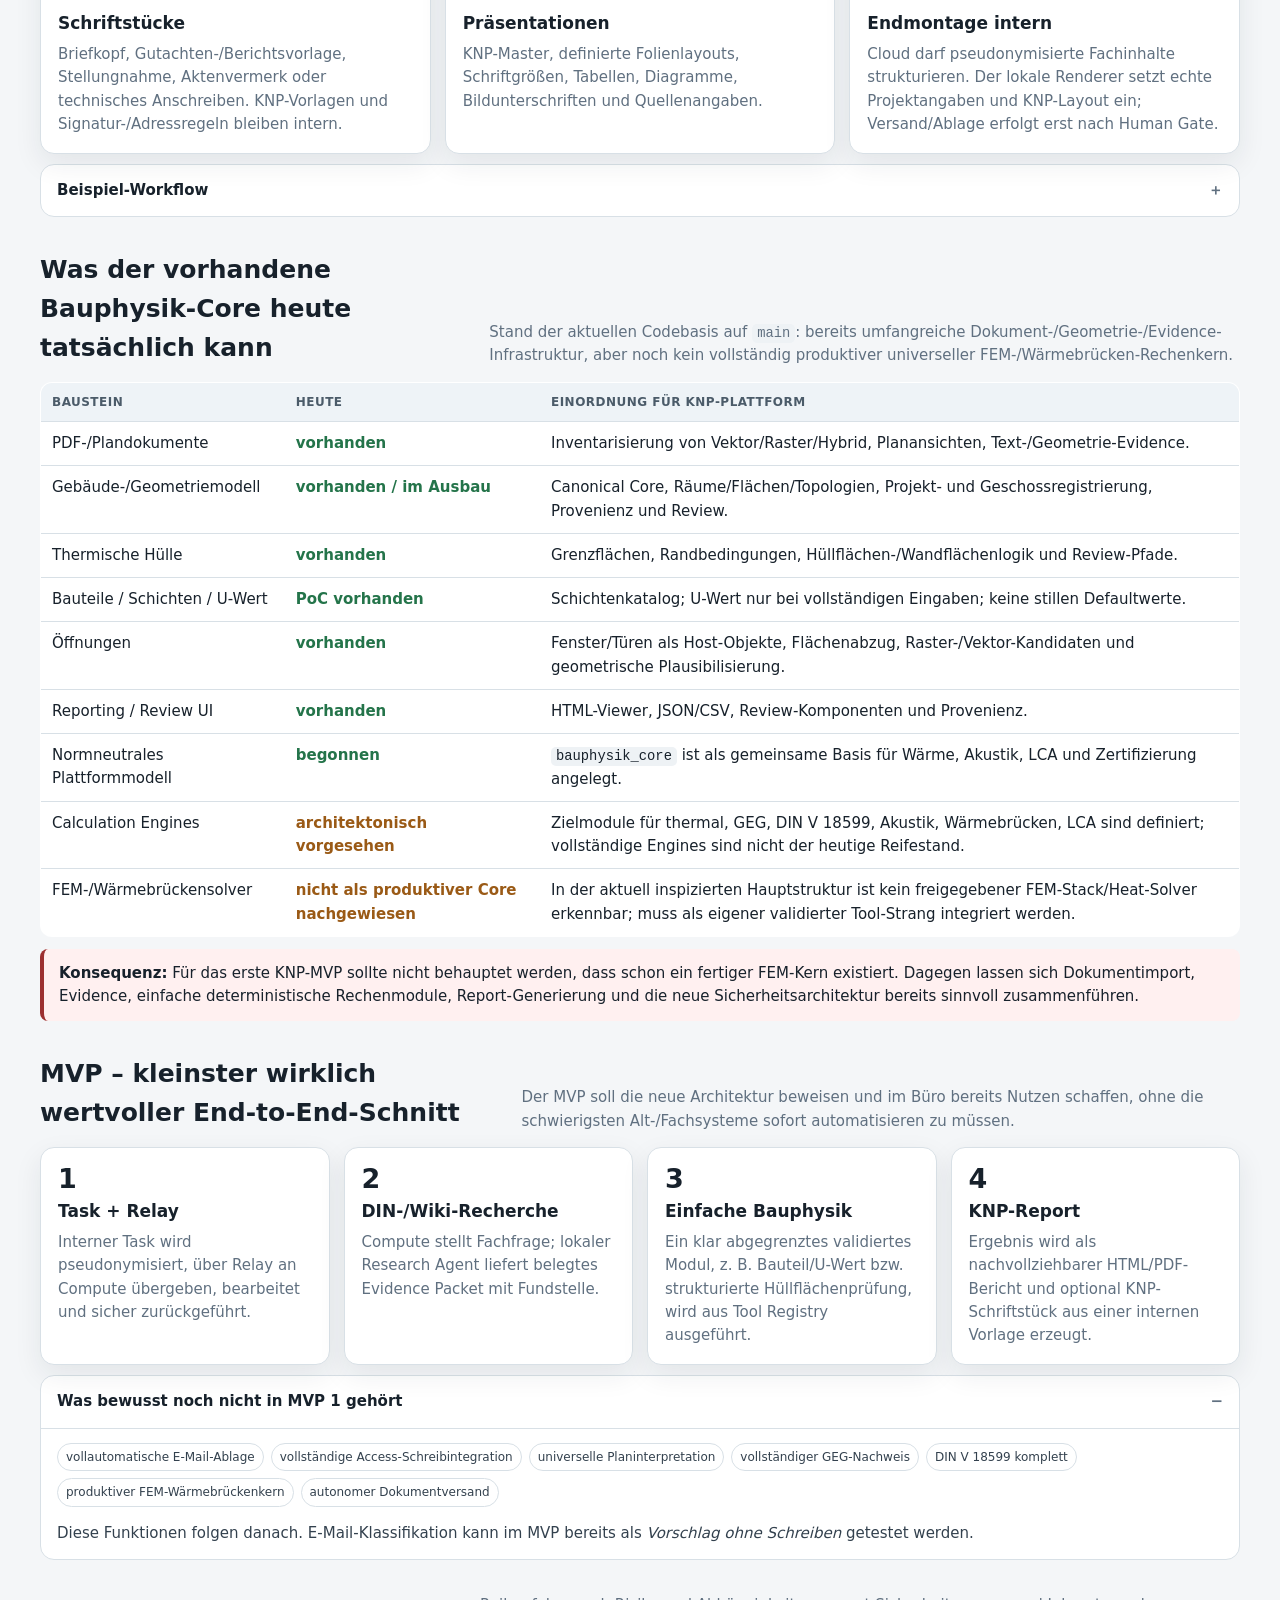
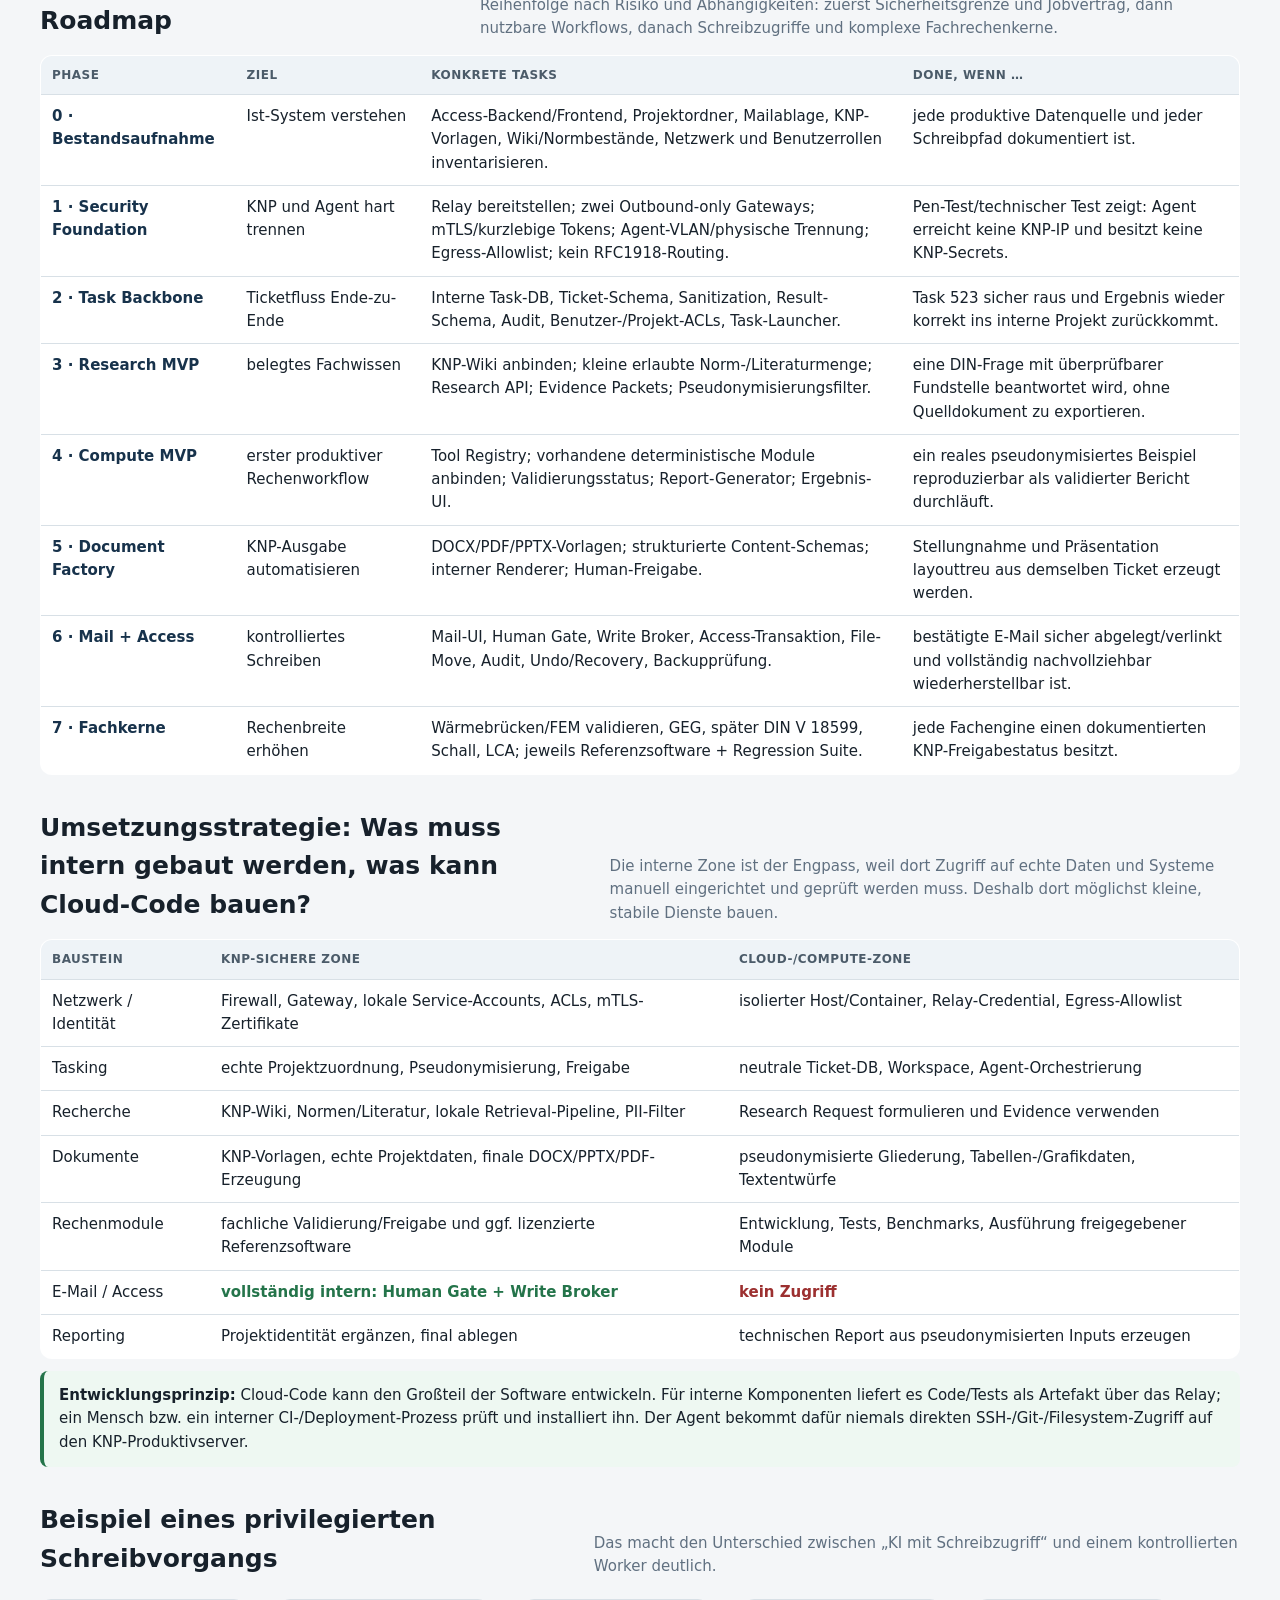
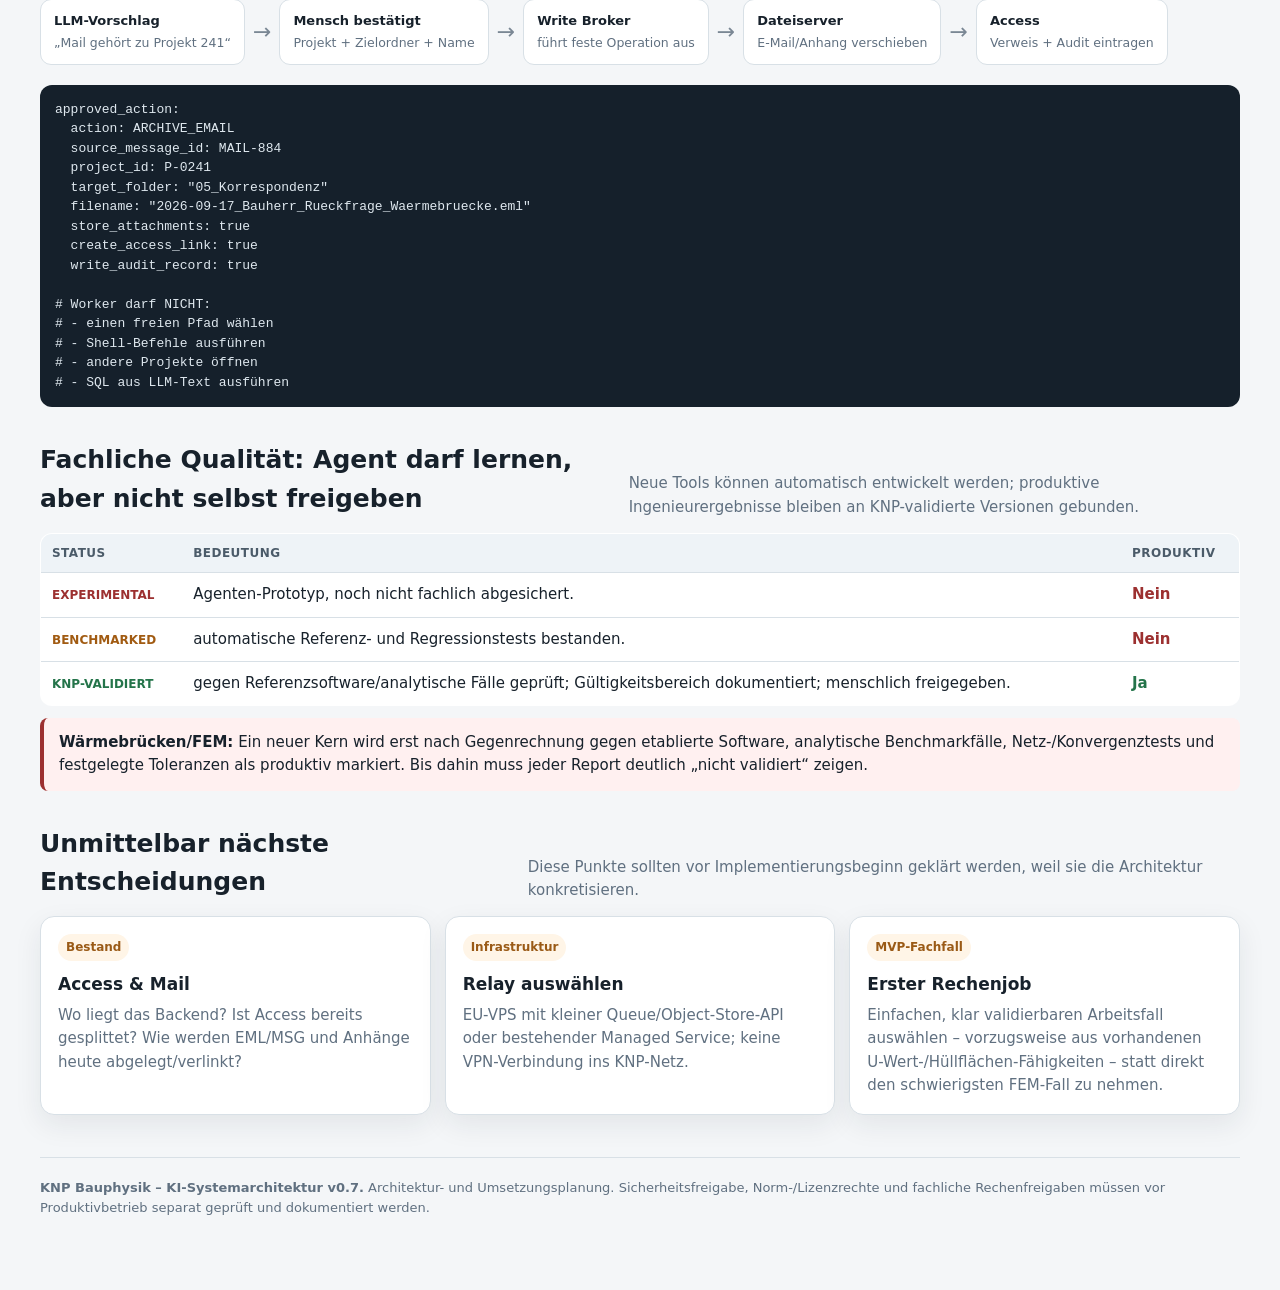
==== commit f3b64c5b: "docs: point KNP architecture page to v0.7" ====
--- a/knp-bauphysik-architektur/index.html
+++ b/knp-bauphysik-architektur/index.html
@@ -3,11 +3,11 @@
 <head>
 <meta charset="utf-8">
 <meta name="viewport" content="width=device-width,initial-scale=1">
-<meta http-equiv="refresh" content="0; url=v06.html">
+<meta http-equiv="refresh" content="0; url=v07.html">
 <title>KNP Bauphysik – KI-Systemarchitektur</title>
-<link rel="canonical" href="v06.html">
+<link rel="canonical" href="v07.html">
 </head>
 <body>
-<p><a href="v06.html">Zur aktuellen KNP Bauphysik KI-Systemarchitektur v0.6</a></p>
+<p><a href="v07.html">Zur aktuellen KNP Bauphysik KI-Systemarchitektur v0.7</a></p>
 </body>
 </html>
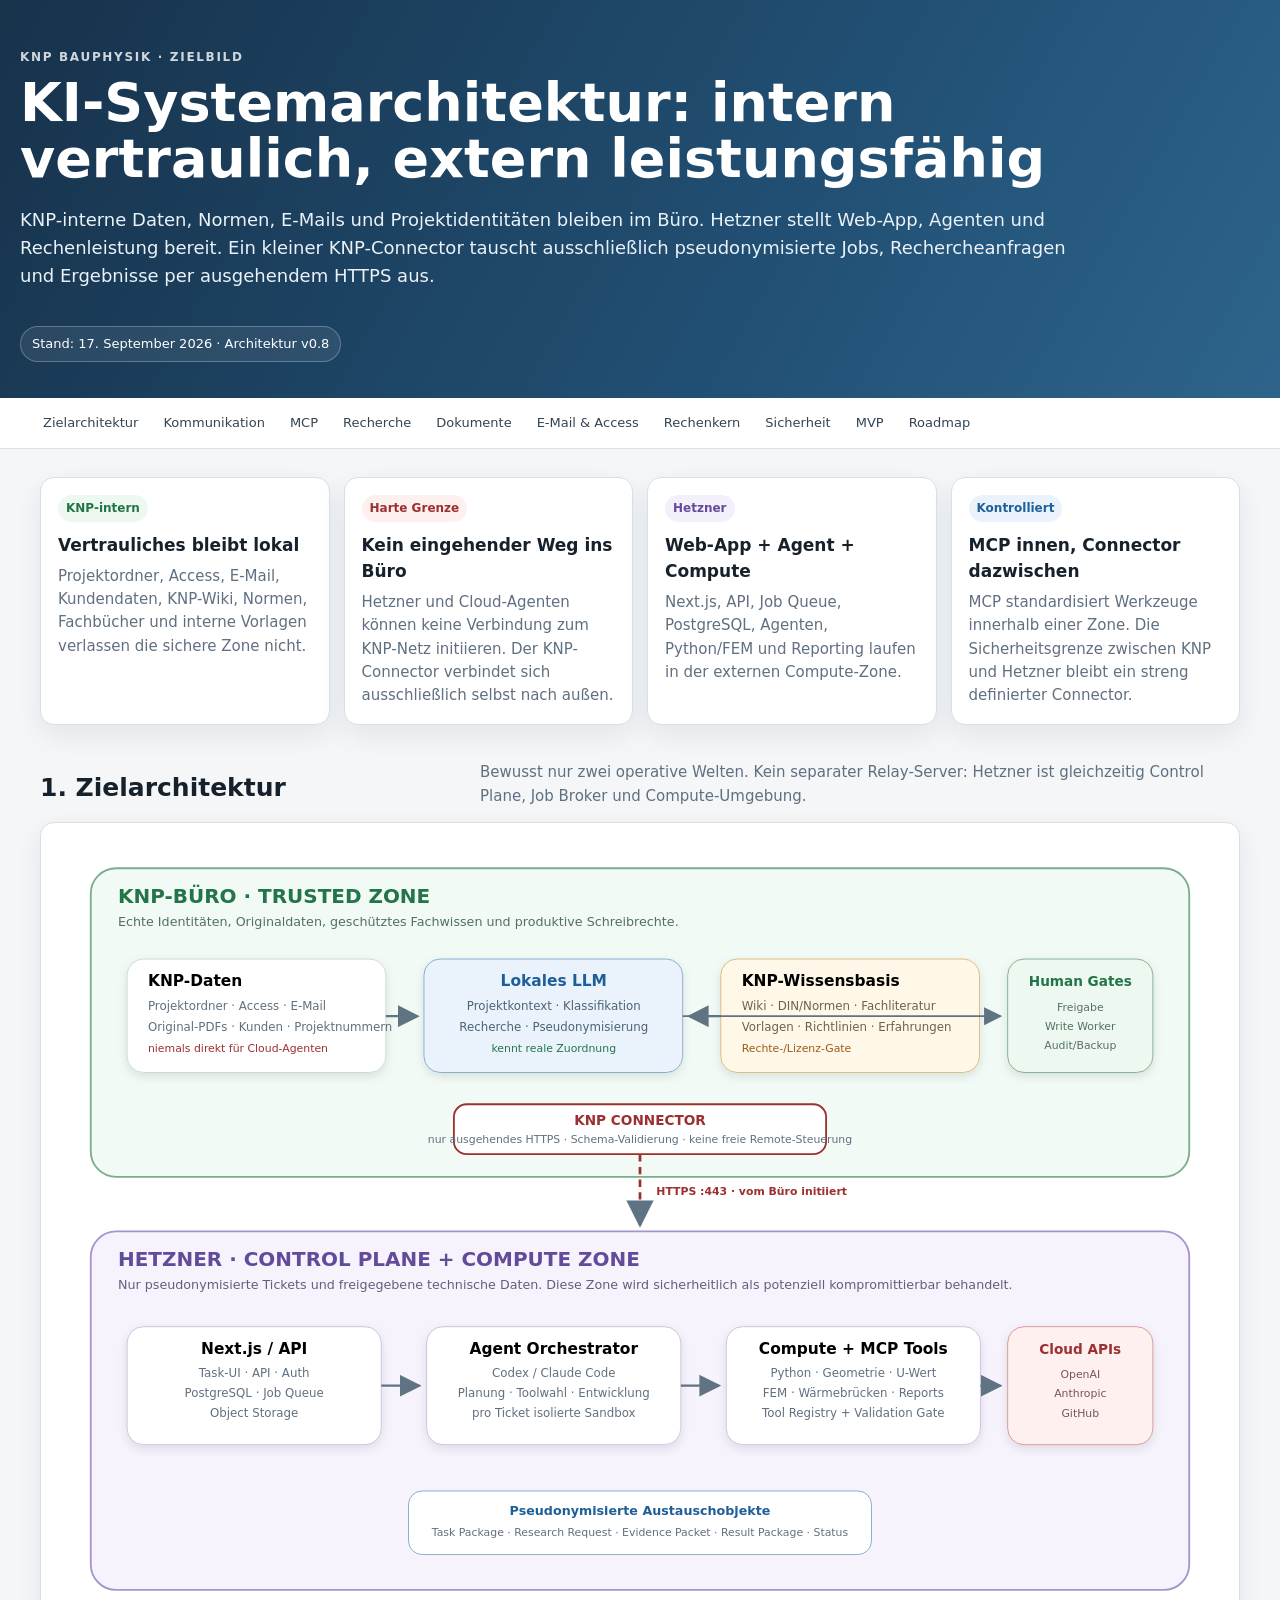
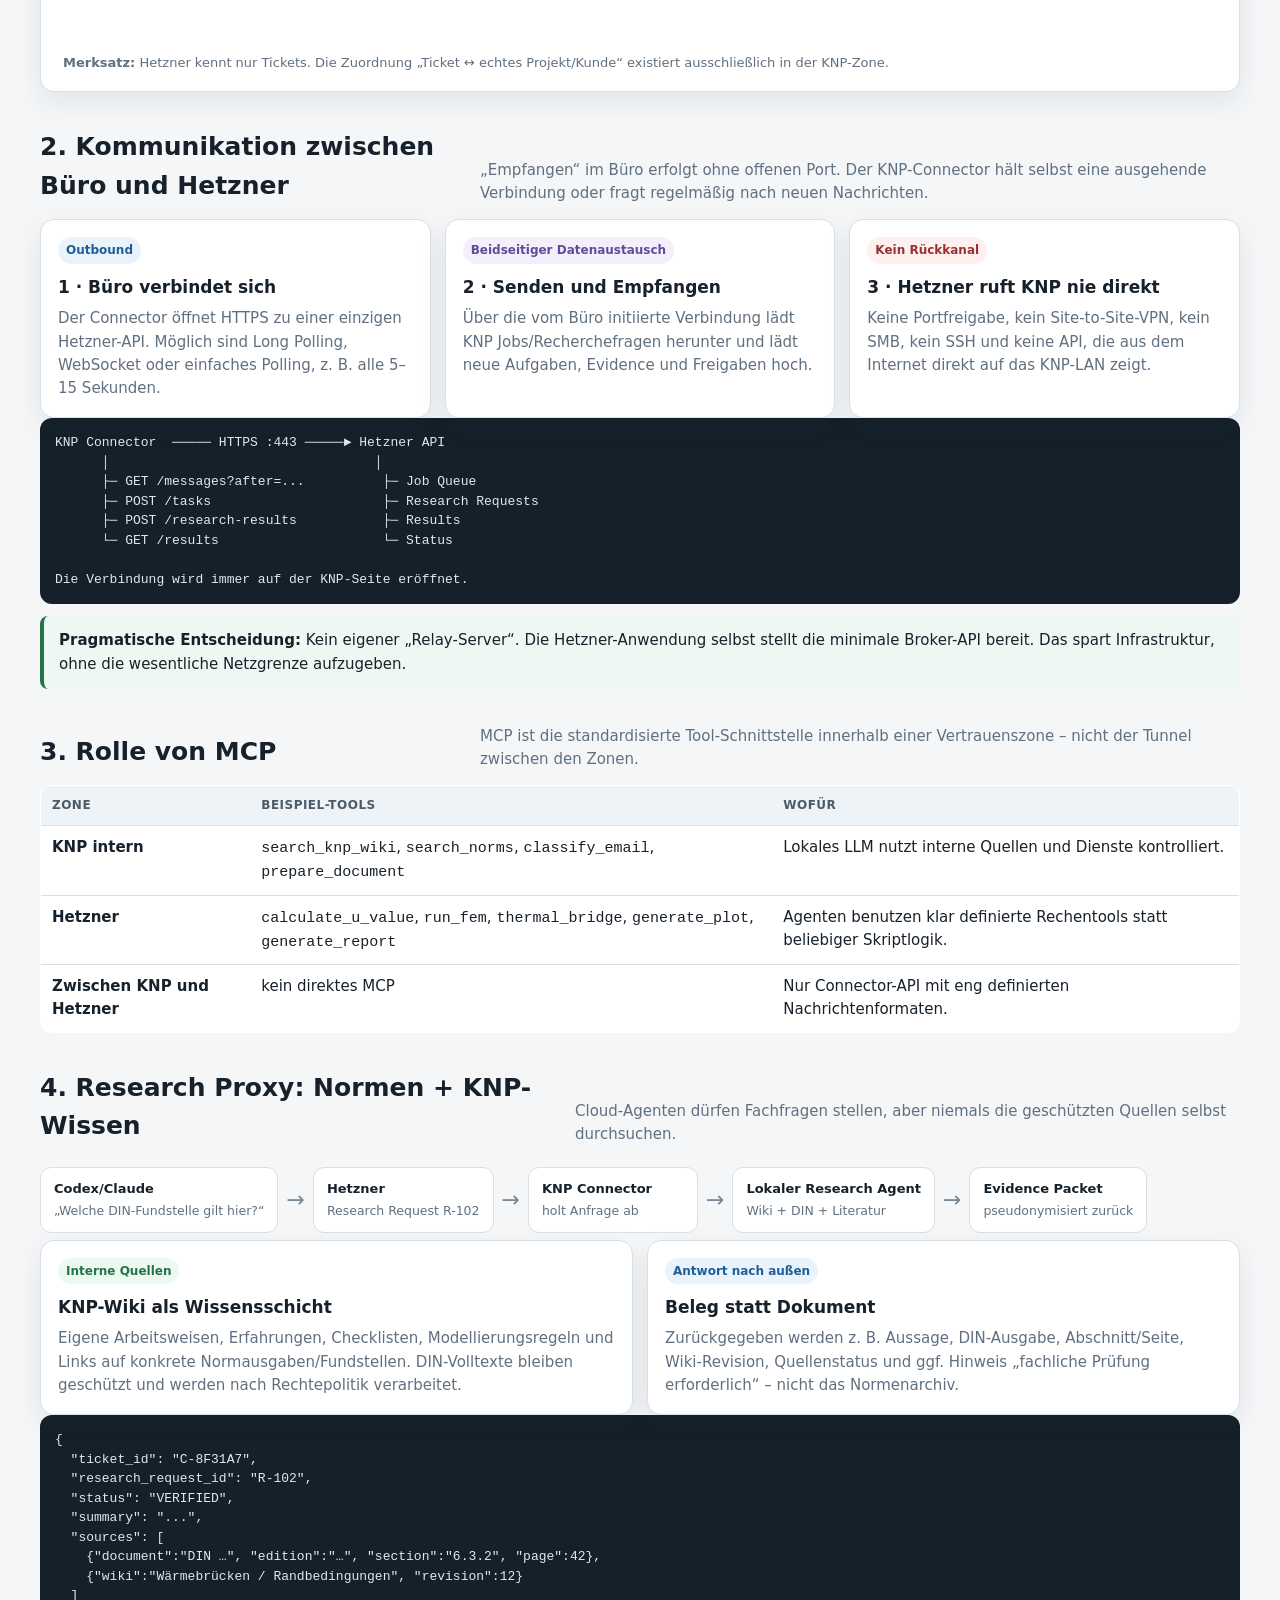
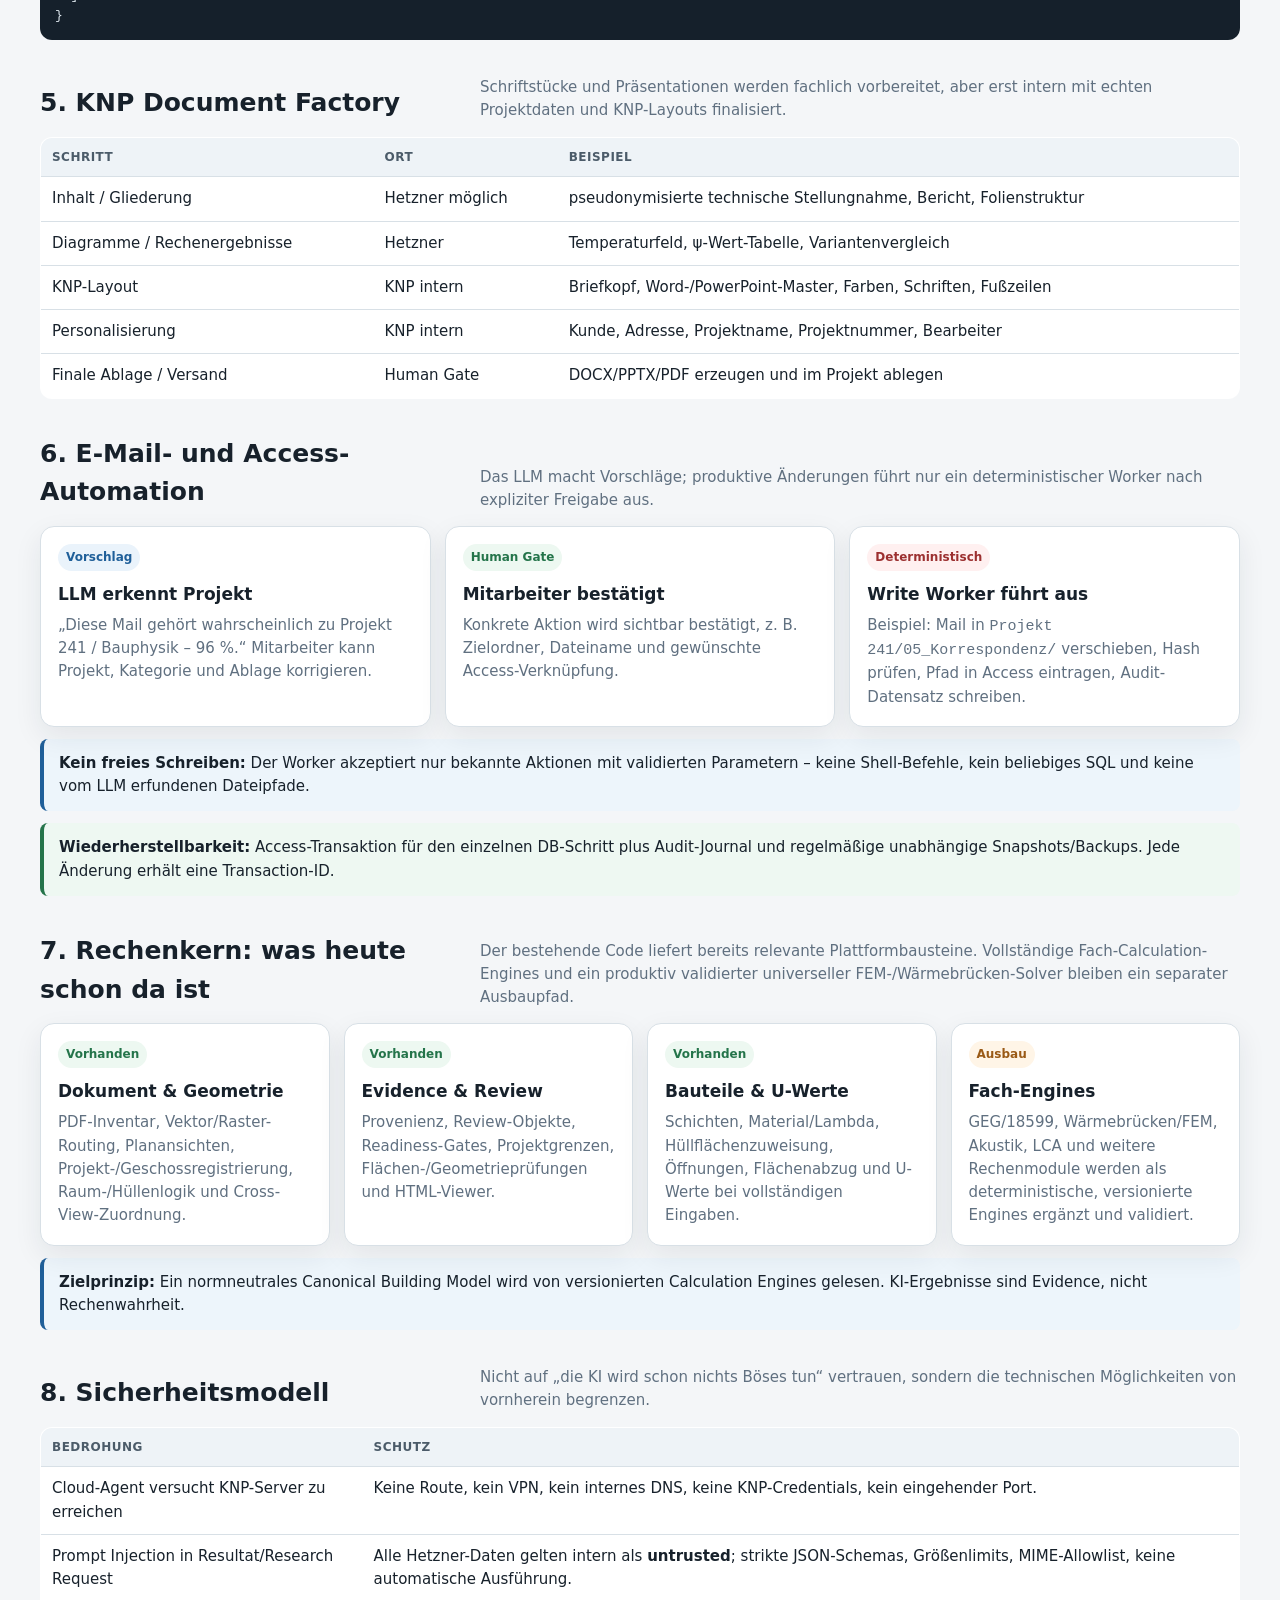
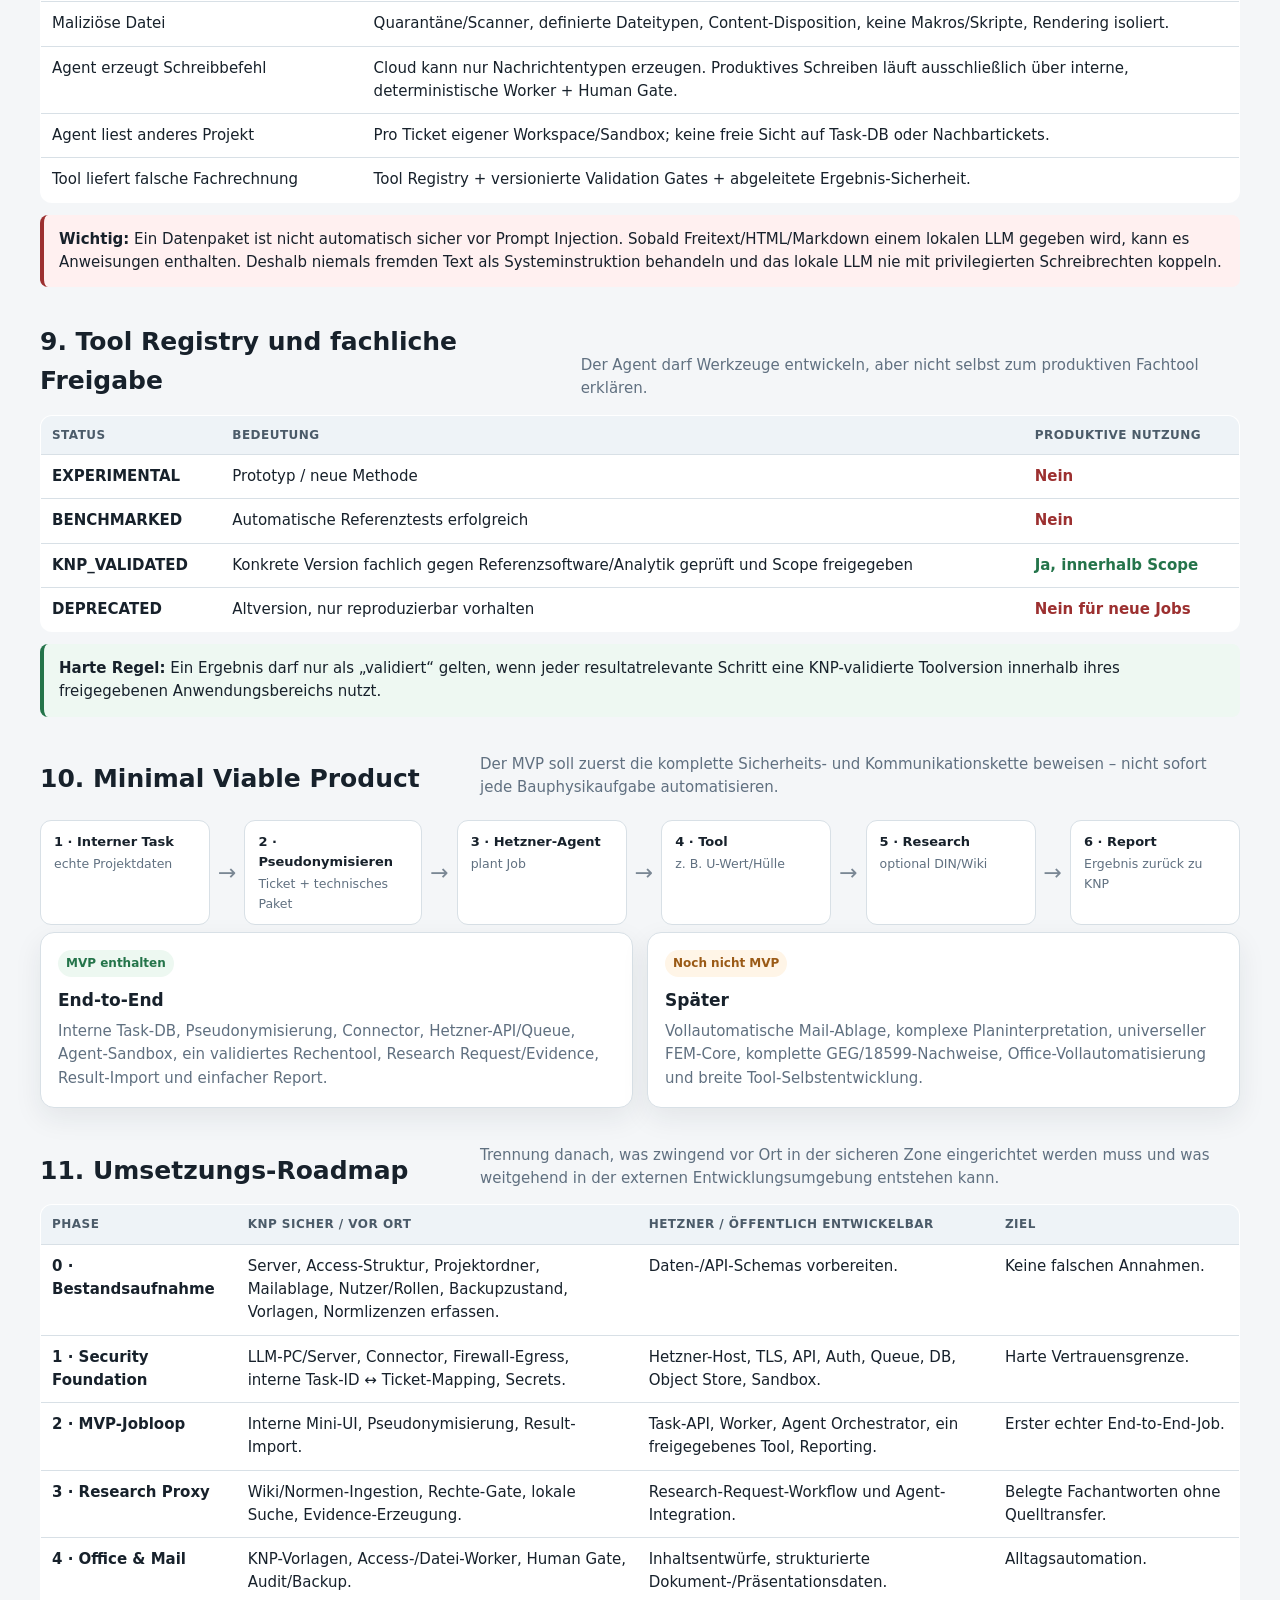
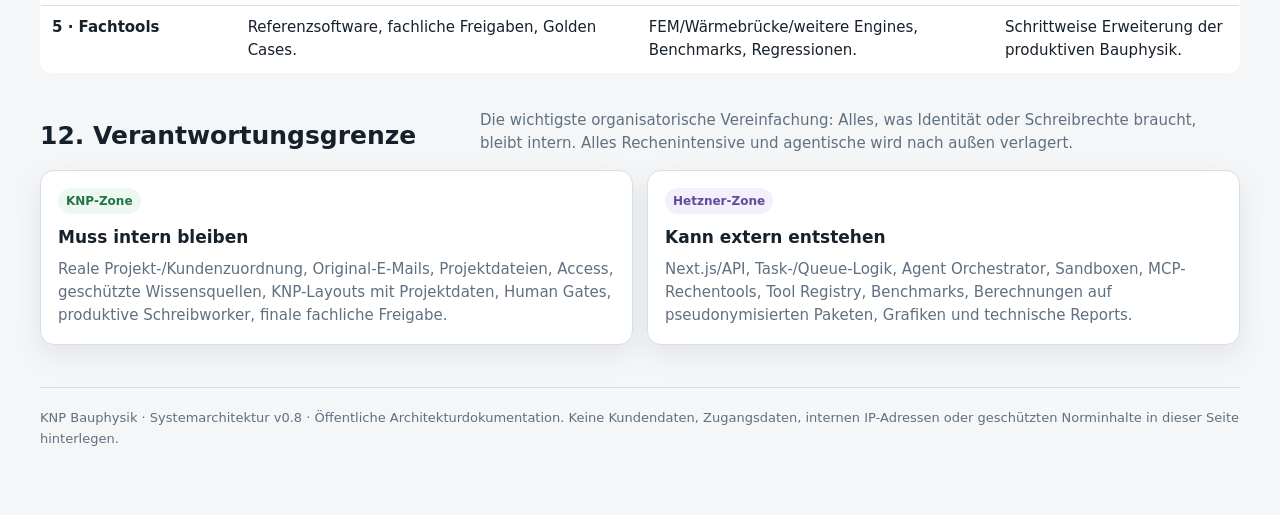
==== commit 78f1e647: "docs(knp): point architecture landing page to v0.8" ====
--- a/knp-bauphysik-architektur/index.html
+++ b/knp-bauphysik-architektur/index.html
@@ -3,11 +3,11 @@
 <head>
 <meta charset="utf-8">
 <meta name="viewport" content="width=device-width,initial-scale=1">
-<meta http-equiv="refresh" content="0; url=v07.html">
+<meta http-equiv="refresh" content="0; url=v08.html">
 <title>KNP Bauphysik – KI-Systemarchitektur</title>
-<link rel="canonical" href="v07.html">
+<link rel="canonical" href="v08.html">
 </head>
 <body>
-<p><a href="v07.html">Zur aktuellen KNP Bauphysik KI-Systemarchitektur v0.7</a></p>
+<p><a href="v08.html">Zur aktuellen KNP Bauphysik KI-Systemarchitektur v0.8</a></p>
 </body>
 </html>
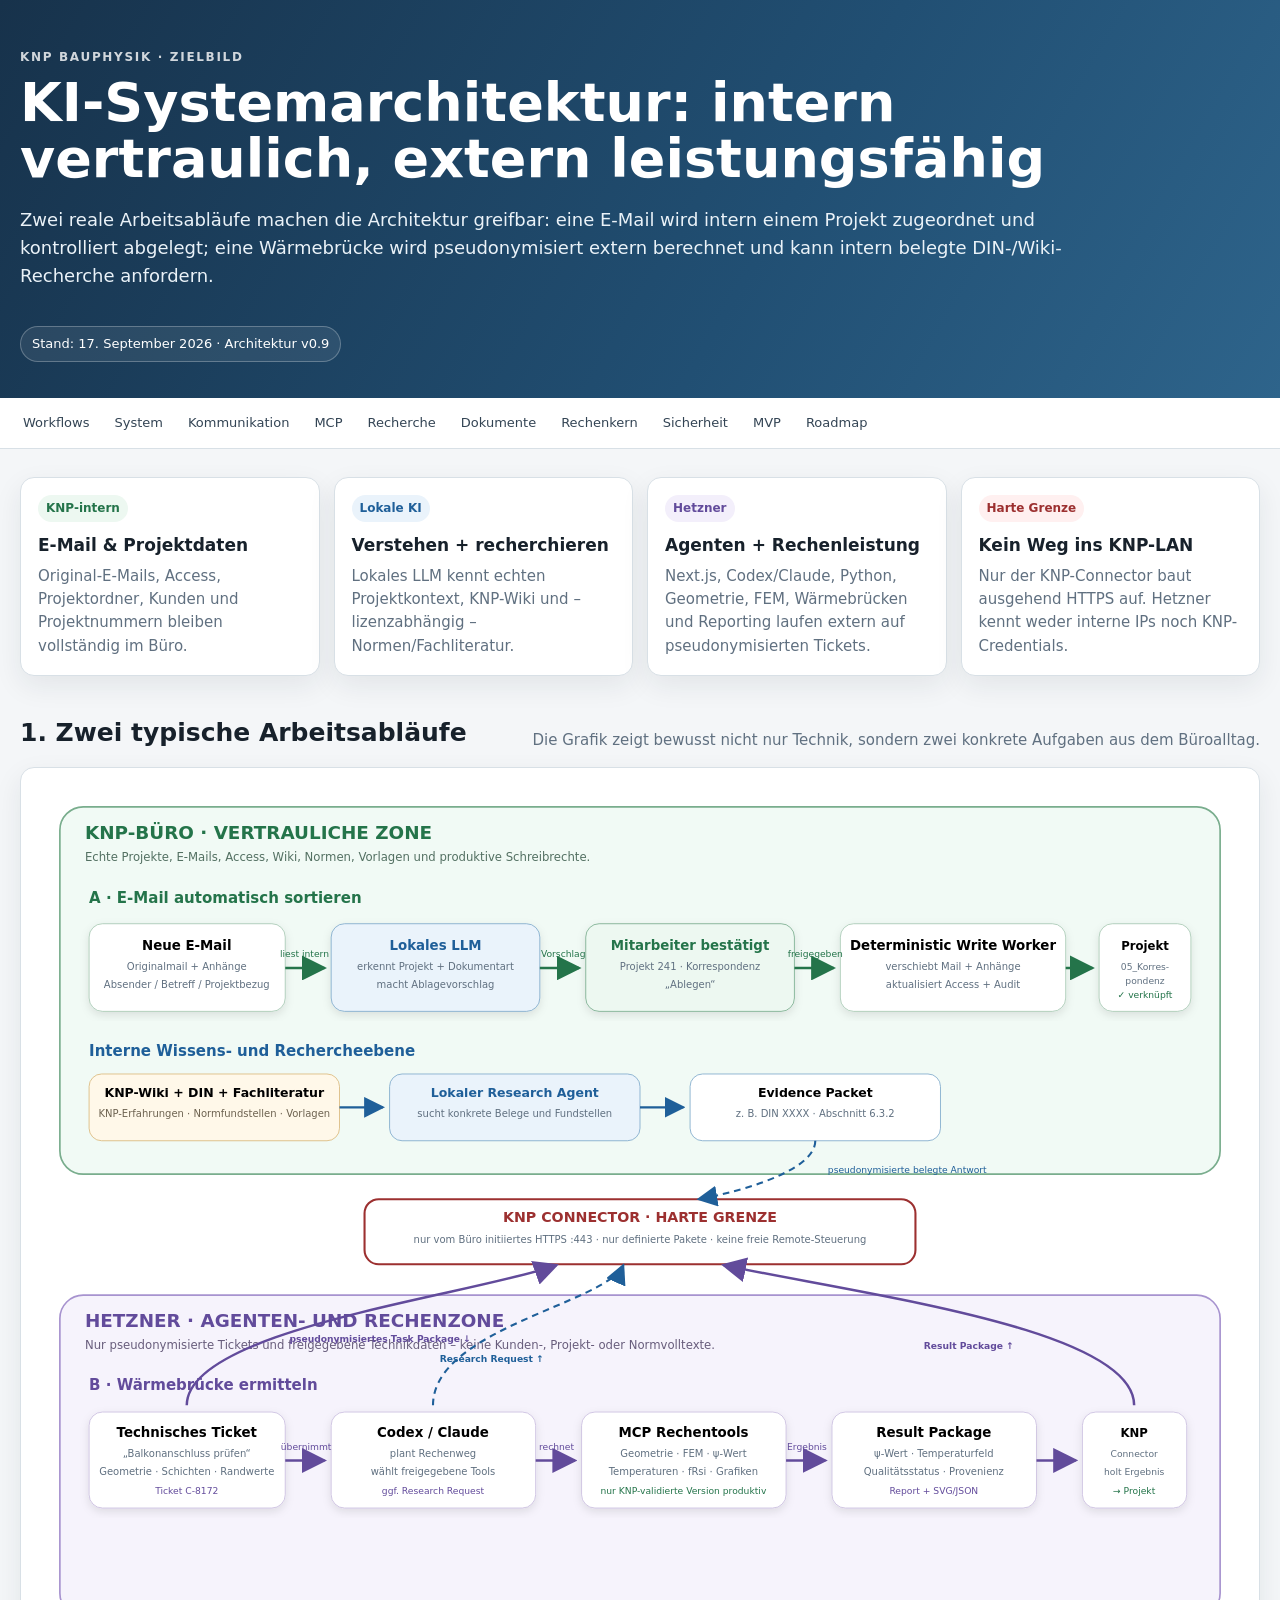
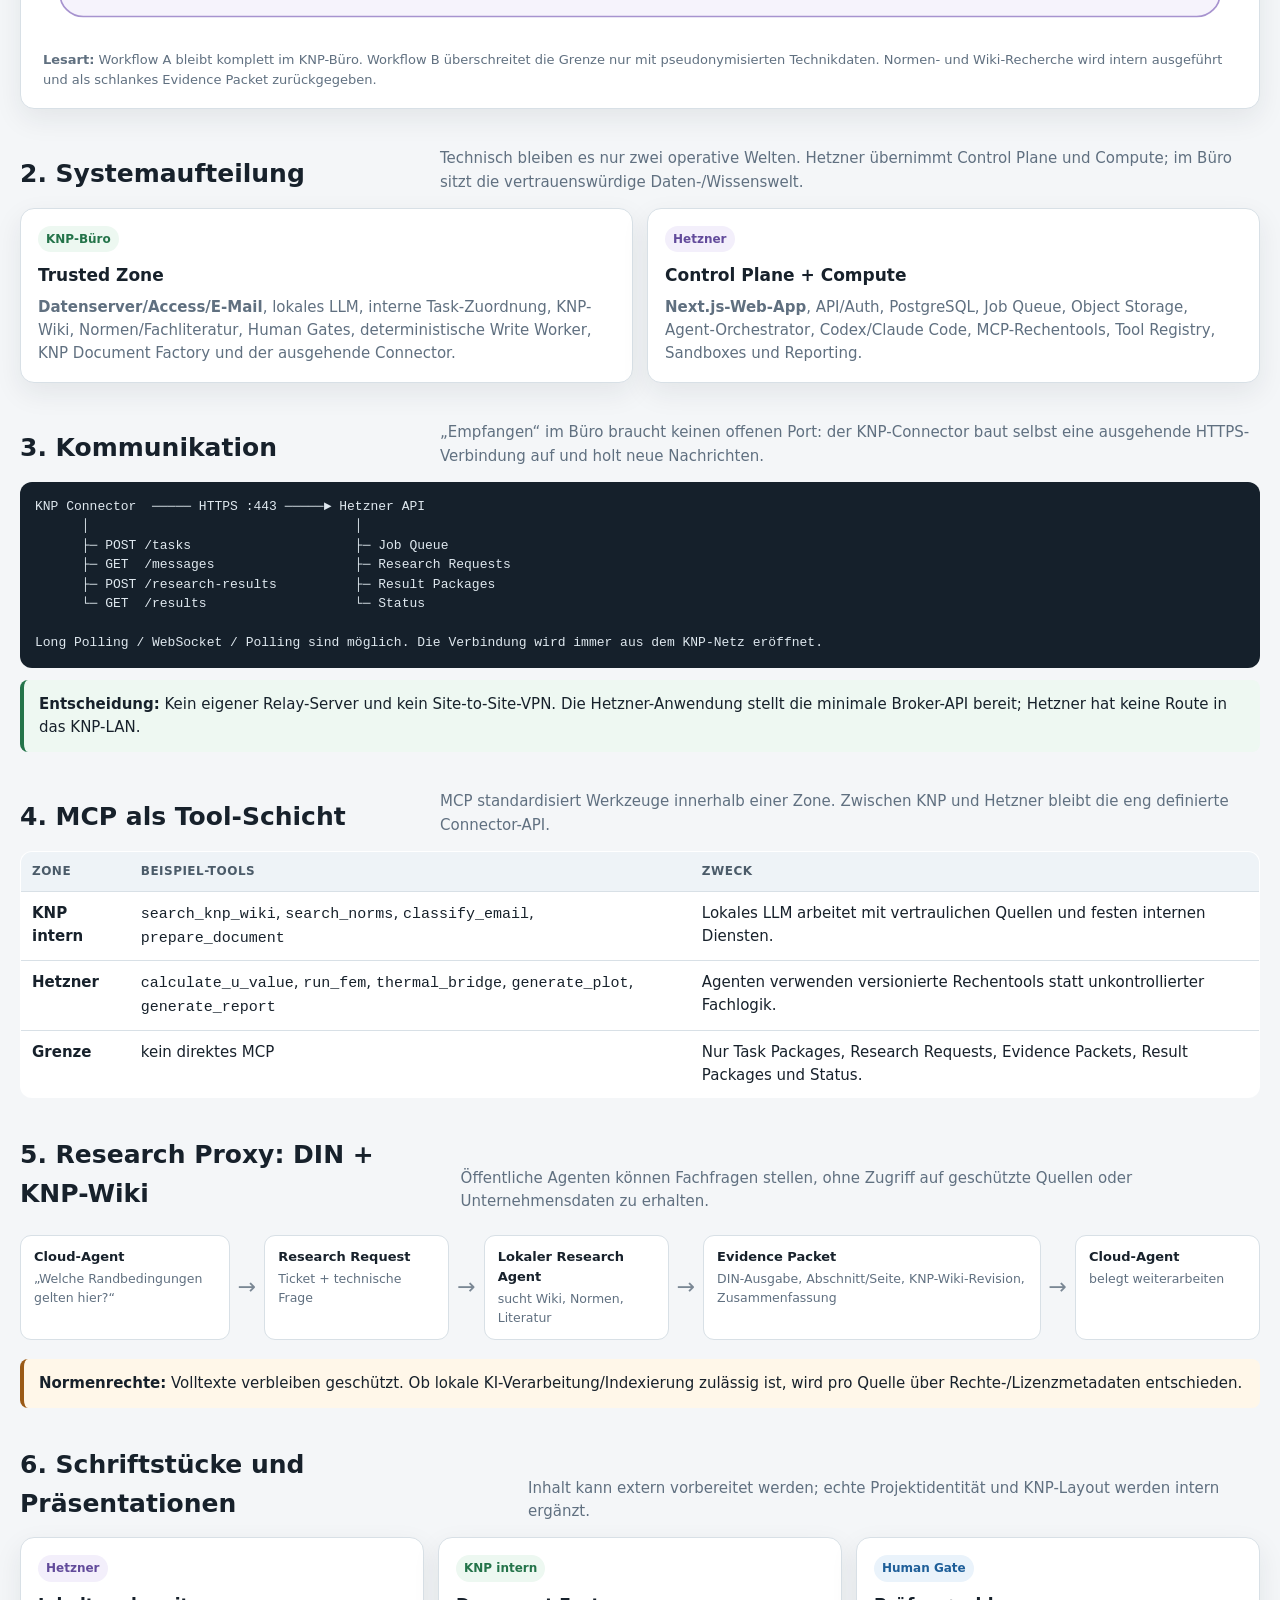
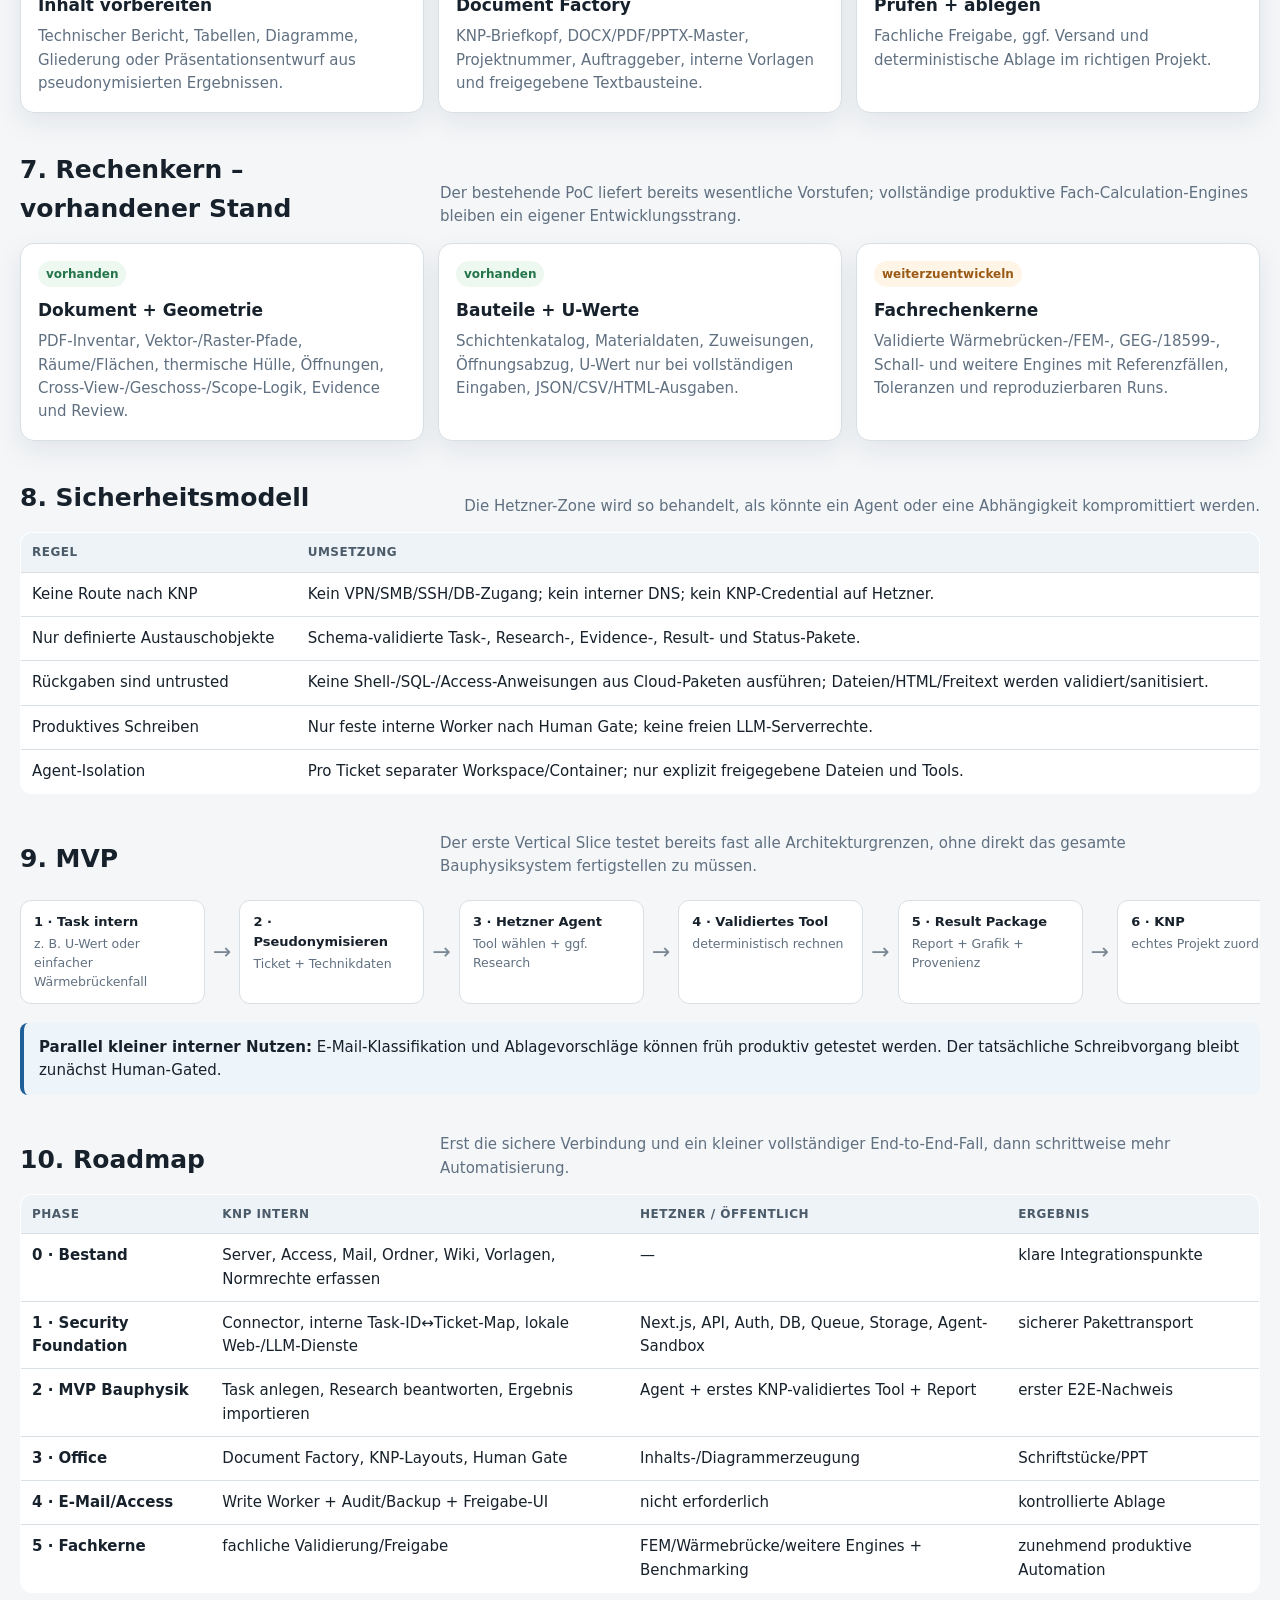
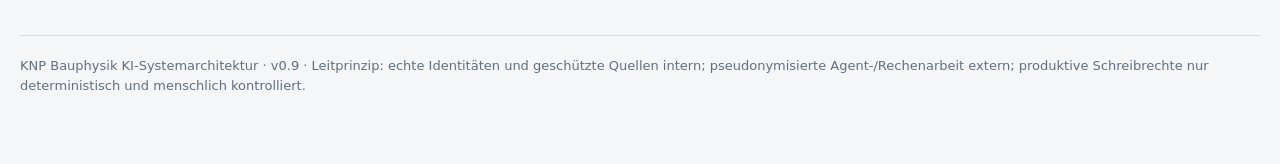
==== commit 4a5d9eba: "docs(knp): point architecture landing page to v0.9" ====
--- a/knp-bauphysik-architektur/index.html
+++ b/knp-bauphysik-architektur/index.html
@@ -3,11 +3,11 @@
 <head>
 <meta charset="utf-8">
 <meta name="viewport" content="width=device-width,initial-scale=1">
-<meta http-equiv="refresh" content="0; url=v08.html">
+<meta http-equiv="refresh" content="0; url=v09.html">
 <title>KNP Bauphysik – KI-Systemarchitektur</title>
-<link rel="canonical" href="v08.html">
+<link rel="canonical" href="v09.html">
 </head>
 <body>
-<p><a href="v08.html">Zur aktuellen KNP Bauphysik KI-Systemarchitektur v0.8</a></p>
+<p><a href="v09.html">Zur aktuellen KNP Bauphysik KI-Systemarchitektur v0.9</a></p>
 </body>
 </html>
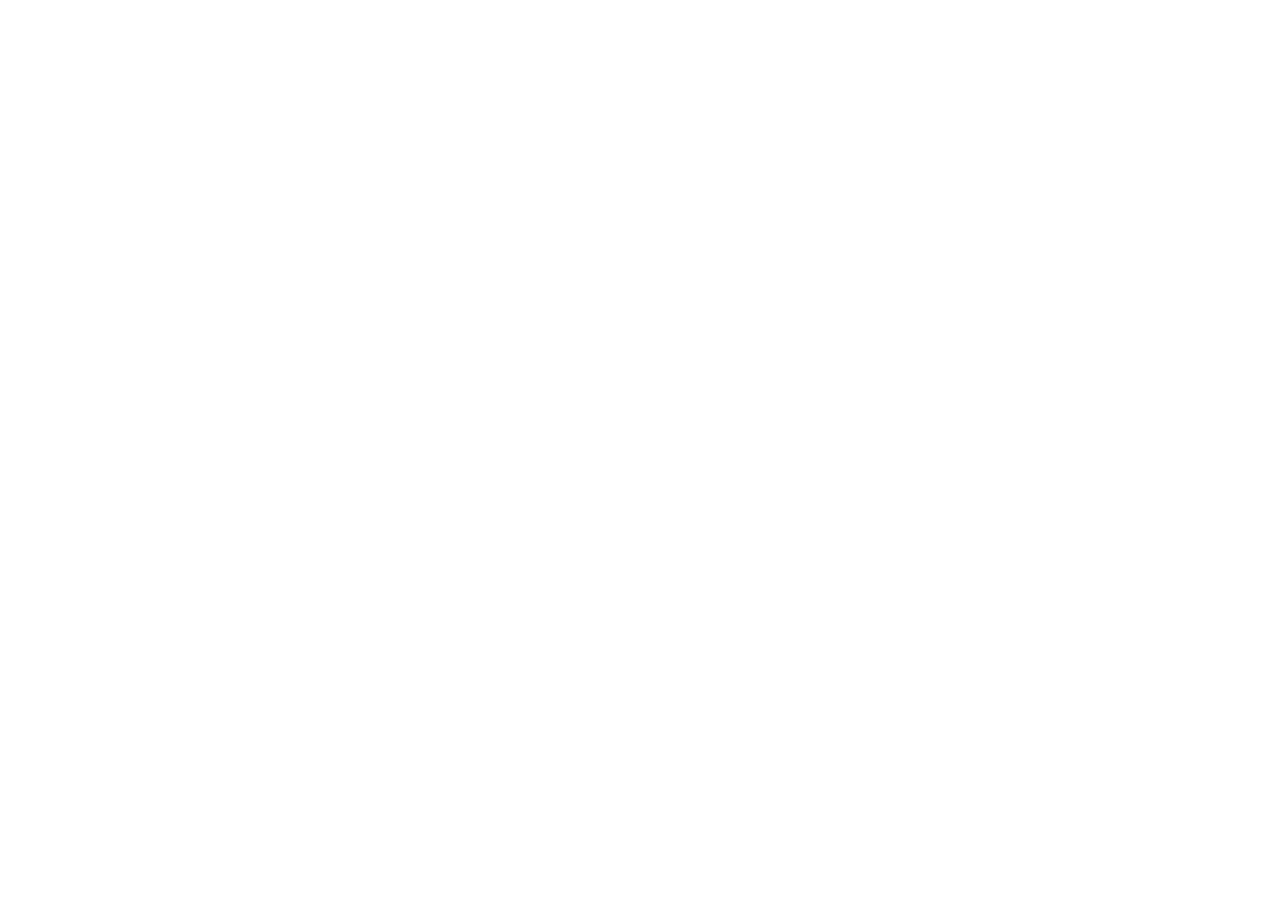
==== commit 262ccd02: "docs: redirect KNP architecture to bauphysik repo" ====
--- a/knp-bauphysik-architektur/index.html
+++ b/knp-bauphysik-architektur/index.html
@@ -3,11 +3,12 @@
 <head>
 <meta charset="utf-8">
 <meta name="viewport" content="width=device-width,initial-scale=1">
-<meta http-equiv="refresh" content="0; url=v09.html">
-<title>KNP Bauphysik – KI-Systemarchitektur</title>
-<link rel="canonical" href="v09.html">
+<meta http-equiv="refresh" content="0; url=https://gipstone.github.io/bauphysik/knp-architektur/">
+<title>KNP Architektur – verschoben</title>
+<link rel="canonical" href="https://gipstone.github.io/bauphysik/knp-architektur/">
 </head>
 <body>
-<p><a href="v09.html">Zur aktuellen KNP Bauphysik KI-Systemarchitektur v0.9</a></p>
+<p>Die KNP-Architekturdokumentation ist ins Bauphysik-Repository umgezogen:
+<a href="https://gipstone.github.io/bauphysik/knp-architektur/">Neue Seite öffnen</a>.</p>
 </body>
 </html>
